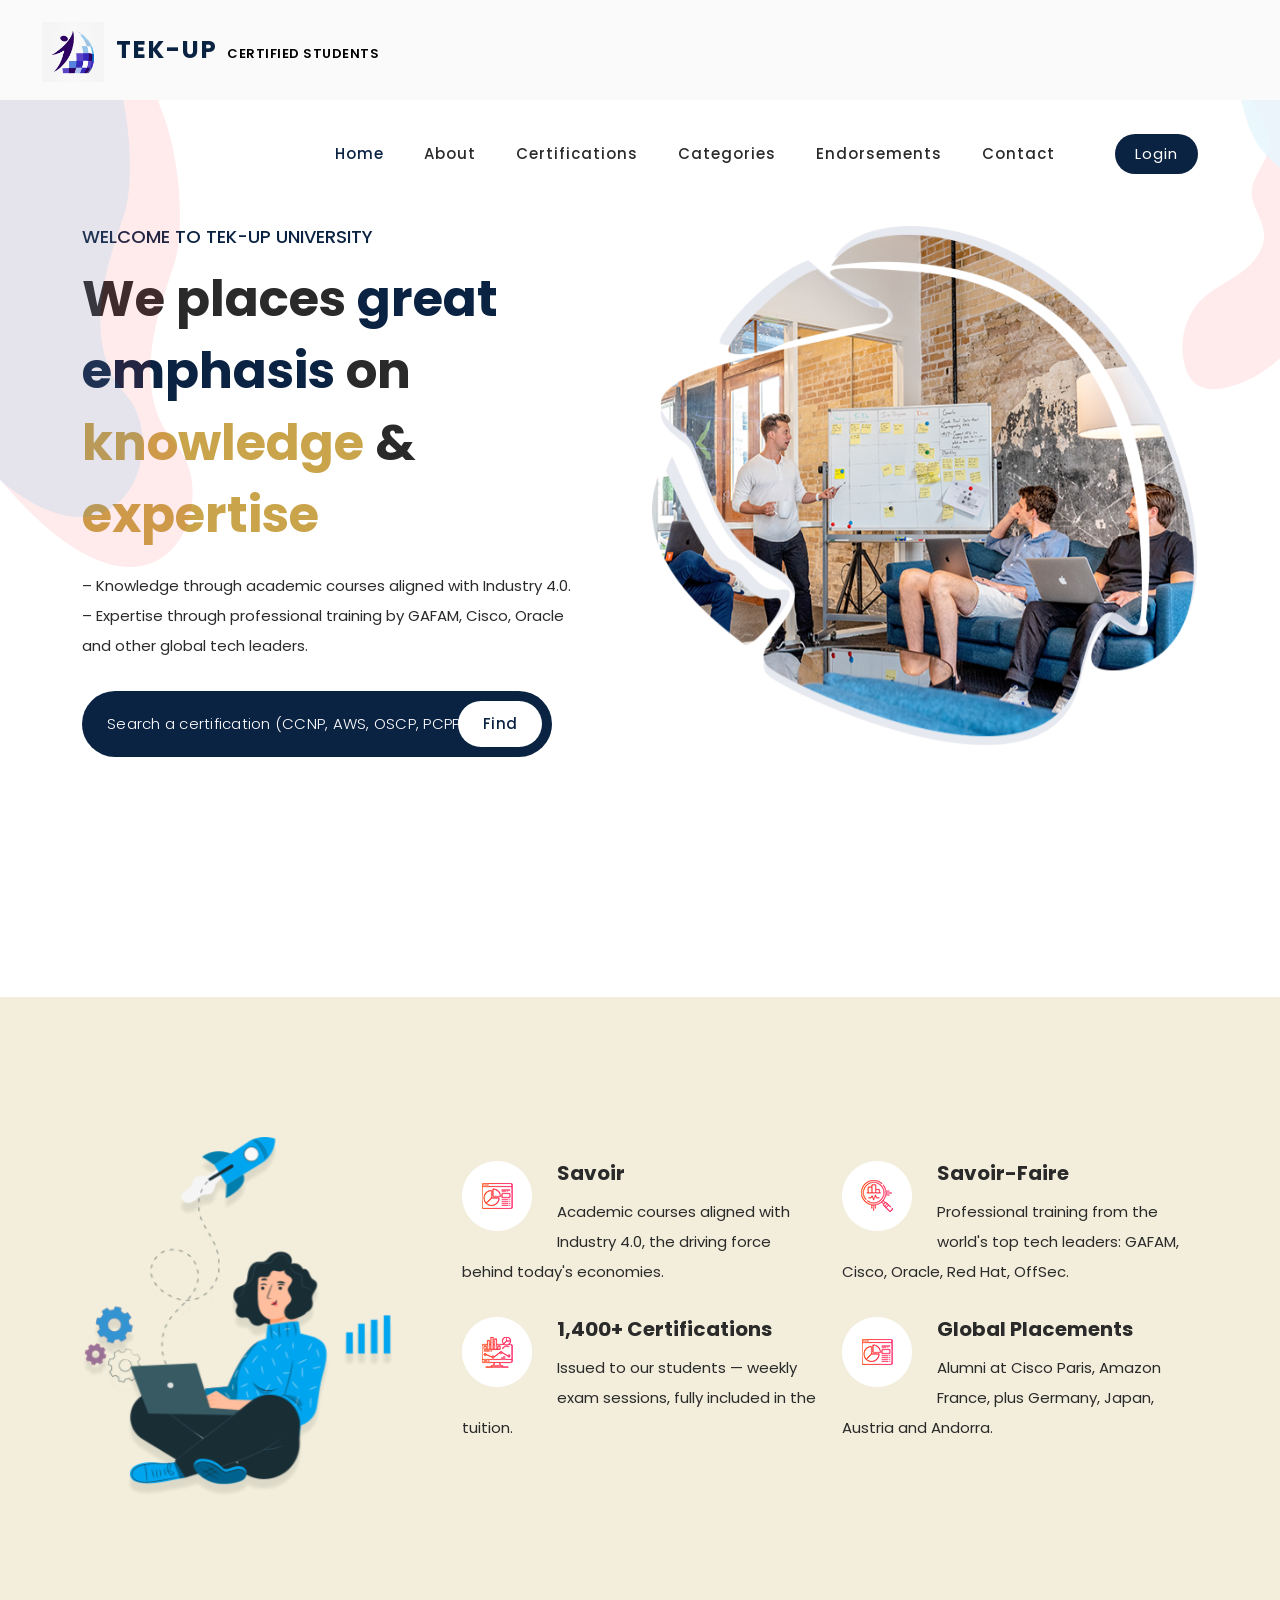
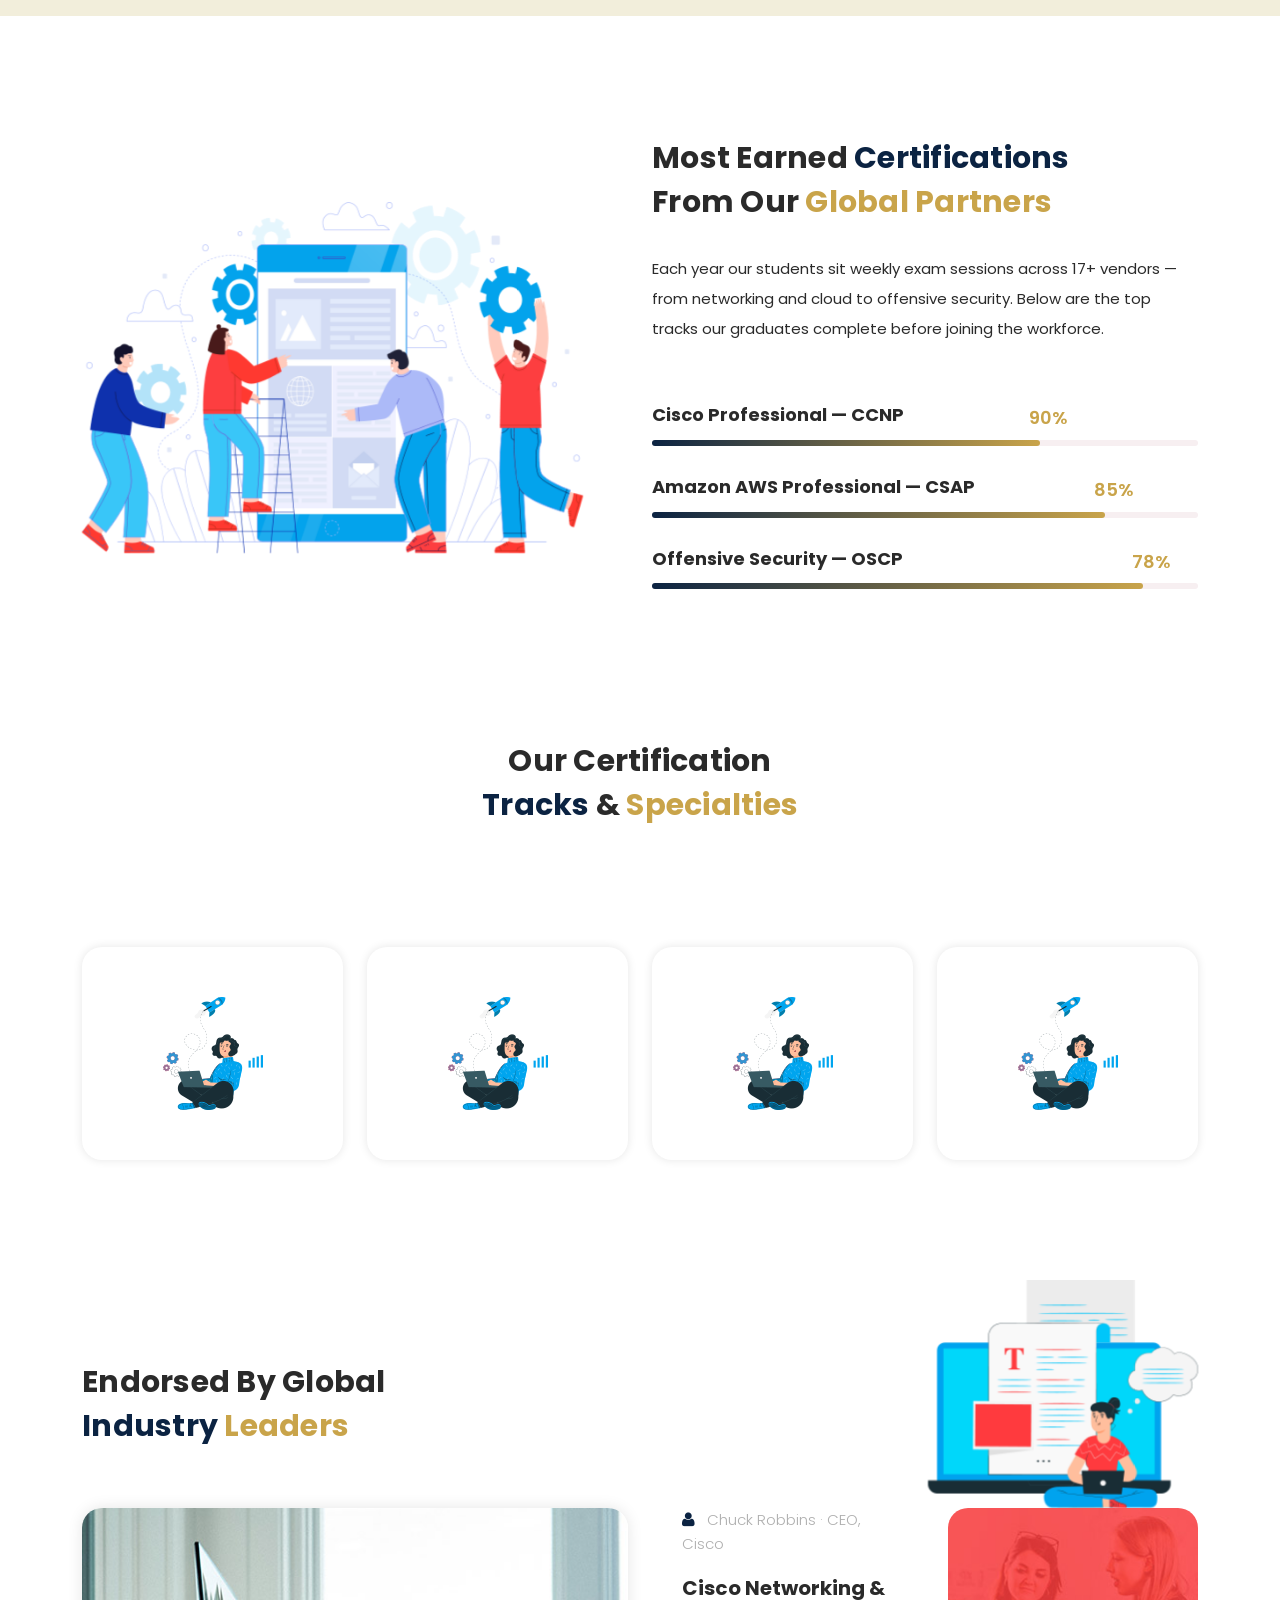
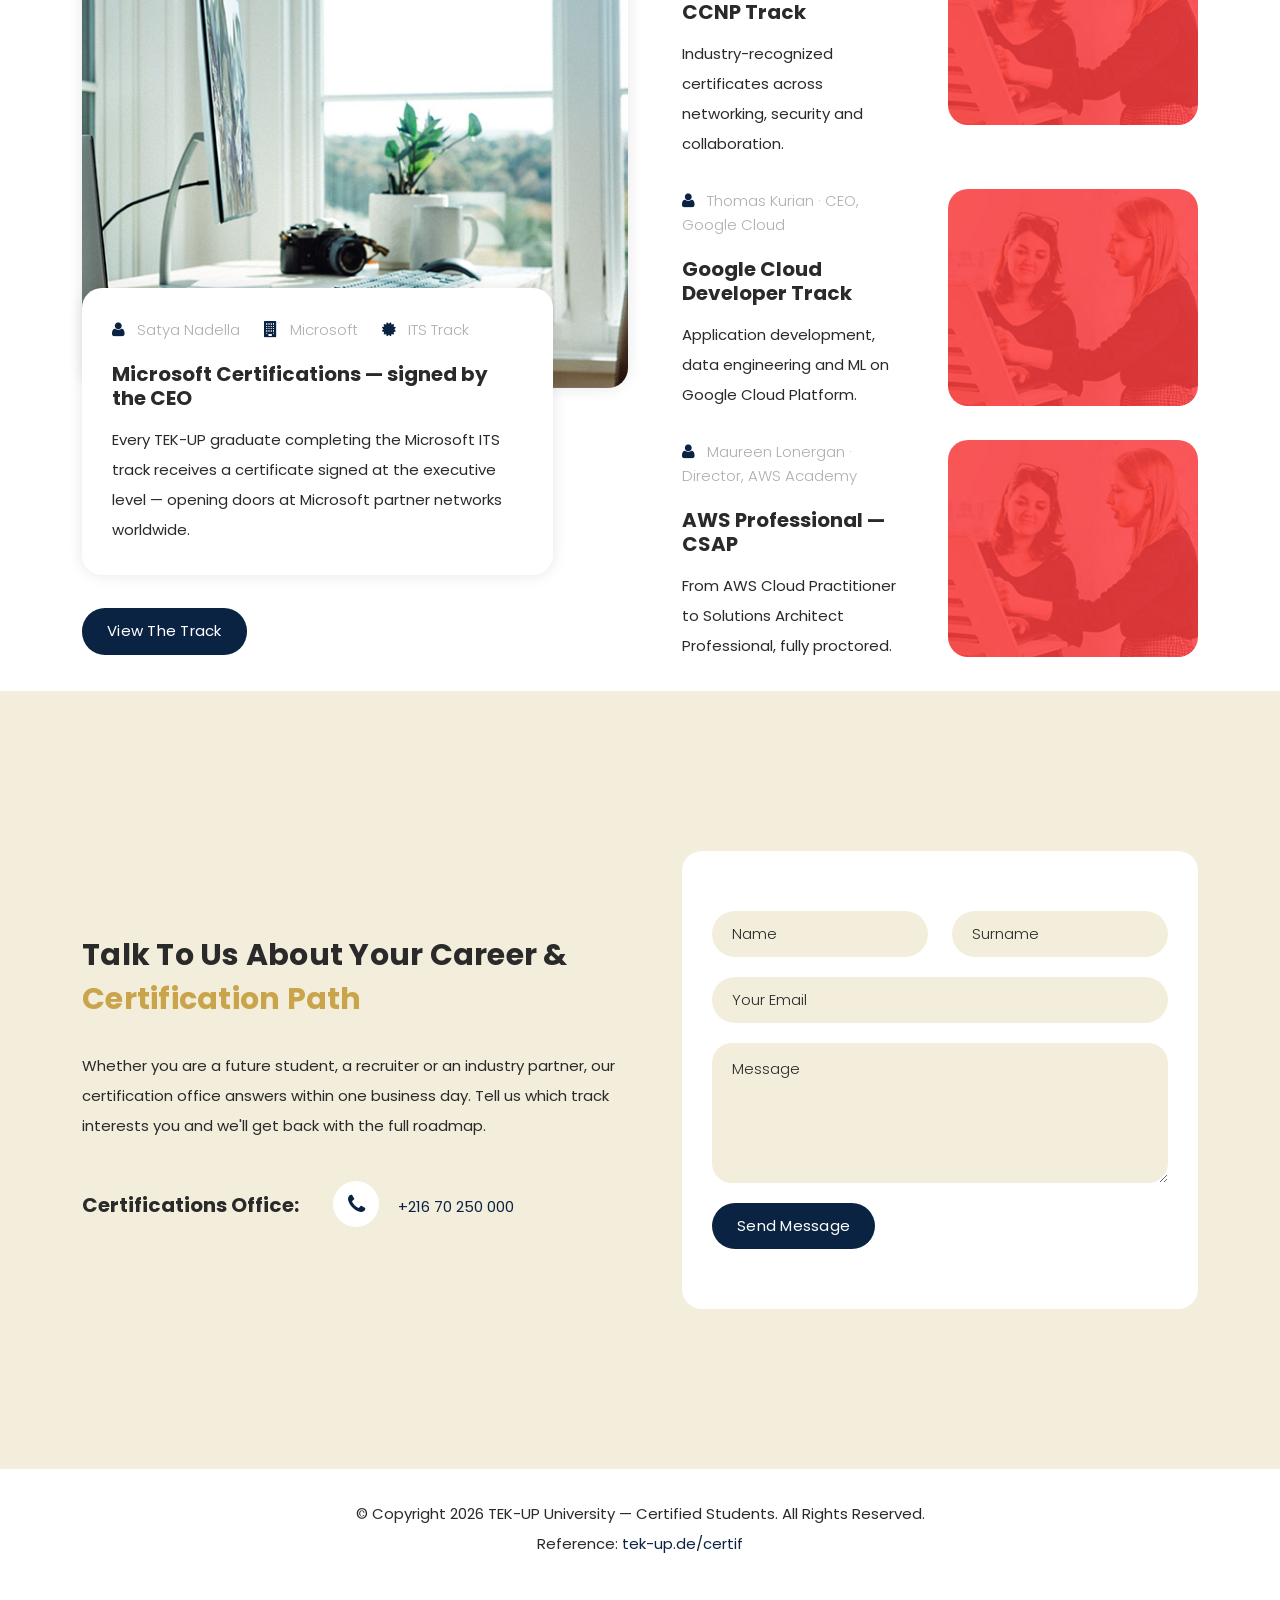
==== Project/index.html @ de091ebf "intro update" ====
<!DOCTYPE html>
<html lang="en">

  <head>

    <meta charset="UTF-8">
    <meta name="viewport" content="width=device-width, initial-scale=1, shrink-to-fit=no">
    <meta name="description" content="">
    <meta name="author" content="">
    <link rel="preconnect" href="https://fonts.gstatic.com">
    <link href="https://fonts.googleapis.com/css2?family=Poppins:wght@100;200;300;400;500;600;700;800;900&display=swap" rel="stylesheet">

    <title>Space Dynamic - SEO HTML5 Template</title>

    <!-- Bootstrap core CSS -->
    <link href="vendor/bootstrap/css/bootstrap.min.css" rel="stylesheet">

    <!-- Additional CSS Files -->
    <link rel="stylesheet" href="assets/css/fontawesome.css">
    <link rel="stylesheet" href="assets/css/templatemo-space-dynamic.css">
    <link rel="stylesheet" href="assets/css/animated.css">
    <link rel="stylesheet" href="assets/css/owl.css">
<!--
    
TemplateMo 562 Space Dynamic

https://templatemo.com/tm-562-space-dynamic

-->
  </head>

<body>

  <!-- ***** Preloader Start ***** -->
  <div id="js-preloader" class="js-preloader">
    <div class="preloader-inner">
      <span class="dot"></span>
      <div class="dots">
        <span></span>
        <span></span>
        <span></span>
      </div>
    </div>
  </div>
  <!-- ***** Preloader End ***** -->

  <!-- ***** Header Area Start ***** -->
  <header class="header-area header-sticky wow slideInDown" data-wow-duration="0.75s" data-wow-delay="0s">
    <div class="container">
      <div class="row">
        <div class="col-12">
          <nav class="main-nav">
            <!-- ***** Logo Start ***** -->
            <a href="index.html" class="logo">
              <img src="assets/images/logo1.png" alt="TEK-UP Certif">
              <h4>TEK-UP<span> Certified Students</span></h4>
            </a>
            <!-- ***** Logo End ***** -->
            <!-- ***** Menu Start ***** -->
            <ul class="nav">
              <li class="scroll-to-section"><a href="#top" class="active">Home</a></li>
              <li class="scroll-to-section"><a href="#about">About</a></li>
              <li class="scroll-to-section"><a href="#services">Certifications</a></li>
              <li class="scroll-to-section"><a href="#portfolio">Categories</a></li>
              <li class="scroll-to-section"><a href="#blog">Endorsements</a></li>
              <li class="scroll-to-section"><a href="#contact">Contact</a></li>
              <li class="scroll-to-section"><div class="main-red-button"><a href="#contact">Login</a></div></li>
            </ul>
            <a class='menu-trigger'>
                <span>Menu</span>
            </a>
            <!-- ***** Menu End ***** -->
          </nav>
        </div>
      </div>
    </div>
  </header>
  <!-- ***** Header Area End ***** -->

  <div class="main-banner wow fadeIn" id="top" data-wow-duration="1s" data-wow-delay="0.5s">
    <div class="container">
      <div class="row">
        <div class="col-lg-12">
          <div class="row">
            <div class="col-lg-6 align-self-center">
              <div class="left-content header-text wow fadeInLeft" data-wow-duration="1s" data-wow-delay="1s">
                <h6>Welcome to TEK-UP University</h6>
                <h2>We places  <em>great emphasis </em> on <span>knowledge</span> &amp; <span>expertise</span> </h2>
                <p>– Knowledge through academic courses aligned with Industry 4.0.<br>– Expertise through professional training by GAFAM, Cisco, Oracle and other global tech leaders.</p>
                <form id="search" action="#" method="GET">
                  <fieldset>
                    <input type="text" name="cert" class="email" placeholder="Search a certification (CCNP, AWS, OSCP, PCPP...)" autocomplete="on" required>
                  </fieldset>
                  <fieldset>
                    <button type="submit" class="main-button">Find</button>
                  </fieldset>
                </form>
              </div>
            </div>
            <div class="col-lg-6">
              <div class="right-image wow fadeInRight" data-wow-duration="1s" data-wow-delay="0.5s">
                <img src="assets/images/banner-right-image.png" alt="team meeting">
              </div>
            </div>
          </div>
        </div>
      </div>
    </div>
  </div>

  <div id="about" class="about-us section">
    <div class="container">
      <div class="row">
        <div class="col-lg-4">
          <div class="left-image wow fadeIn" data-wow-duration="1s" data-wow-delay="0.2s">
            <img src="assets/images/about-left-image.png" alt="person graphic">
          </div>
        </div>
        <div class="col-lg-8 align-self-center">
          <div class="services">
            <div class="row">
              <div class="col-lg-6">
                <div class="item wow fadeIn" data-wow-duration="1s" data-wow-delay="0.5s">
                  <div class="icon">
                    <img src="assets/images/service-icon-01.png" alt="academic knowledge">
                  </div>
                  <div class="right-text">
                    <h4>Savoir</h4>
                    <p>Academic courses aligned with Industry 4.0, the driving force behind today's economies.</p>
                  </div>
                </div>
              </div>
              <div class="col-lg-6">
                <div class="item wow fadeIn" data-wow-duration="1s" data-wow-delay="0.7s">
                  <div class="icon">
                    <img src="assets/images/service-icon-02.png" alt="professional certifications">
                  </div>
                  <div class="right-text">
                    <h4>Savoir-Faire</h4>
                    <p>Professional training from the world's top tech leaders: GAFAM, Cisco, Oracle, Red Hat, OffSec.</p>
                  </div>
                </div>
              </div>
              <div class="col-lg-6">
                <div class="item wow fadeIn" data-wow-duration="1s" data-wow-delay="0.9s">
                  <div class="icon">
                    <img src="assets/images/service-icon-03.png" alt="certifications issued">
                  </div>
                  <div class="right-text">
                    <h4>1,400+ Certifications</h4>
                    <p>Issued to our students &mdash; weekly exam sessions, fully included in the tuition.</p>
                  </div>
                </div>
              </div>
              <div class="col-lg-6">
                <div class="item wow fadeIn" data-wow-duration="1s" data-wow-delay="1.1s">
                  <div class="icon">
                    <img src="assets/images/service-icon-04.png" alt="international placements">
                  </div>
                  <div class="right-text">
                    <h4>Global Placements</h4>
                    <p>Alumni at Cisco Paris, Amazon France, plus Germany, Japan, Austria and Andorra.</p>
                  </div>
                </div>
              </div>
            </div>
          </div>
        </div>
      </div>
    </div>
  </div>

  <div id="services" class="our-services section">
    <div class="container">
      <div class="row">
        <div class="col-lg-6 align-self-center  wow fadeInLeft" data-wow-duration="1s" data-wow-delay="0.2s">
          <div class="left-image">
            <img src="assets/images/services-left-image.png" alt="">
          </div>
        </div>
        <div class="col-lg-6 wow fadeInRight" data-wow-duration="1s" data-wow-delay="0.2s">
          <div class="section-heading">
            <h2>Most Earned <em>Certifications</em> from our <span>Global Partners</span></h2>
            <p>Each year our students sit weekly exam sessions across 17+ vendors &mdash; from networking and cloud to offensive security. Below are the top tracks our graduates complete before joining the workforce.</p>
          </div>
          <div class="row">
            <div class="col-lg-12">
              <div class="first-bar progress-skill-bar">
                <h4>Cisco Professional &mdash; CCNP</h4>
                <span>90%</span>
                <div class="filled-bar"></div>
                <div class="full-bar"></div>
              </div>
            </div>
            <div class="col-lg-12">
              <div class="second-bar progress-skill-bar">
                <h4>Amazon AWS Professional &mdash; CSAP</h4>
                <span>85%</span>
                <div class="filled-bar"></div>
                <div class="full-bar"></div>
              </div>
            </div>
            <div class="col-lg-12">
              <div class="third-bar progress-skill-bar">
                <h4>Offensive Security &mdash; OSCP</h4>
                <span>78%</span>
                <div class="filled-bar"></div>
                <div class="full-bar"></div>
              </div>
            </div>
          </div>
        </div>
      </div>
    </div>
  </div>

  <div id="portfolio" class="our-portfolio section">
    <div class="container">
      <div class="row">
        <div class="col-lg-6 offset-lg-3">
          <div class="section-heading  wow bounceIn" data-wow-duration="1s" data-wow-delay="0.2s">
            <h2>Our Certification <em>Tracks</em> &amp; <span>Specialties</span></h2>
          </div>
        </div>
      </div>
      <div class="row">
        <div class="col-lg-3 col-sm-6">
          <a href="#">
            <div class="item wow bounceInUp" data-wow-duration="1s" data-wow-delay="0.3s">
              <div class="hidden-content">
                <h4>Cloud Technologies</h4>
                <p>AWS, Google Cloud, AI/ML, containers, DevOps, SysOps and data engineering.</p>
              </div>
              <div class="showed-content">
                <img src="assets/images/portfolio-image.png" alt="cloud track">
              </div>
            </div>
          </a>
        </div>
        <div class="col-lg-3 col-sm-6">
          <a href="#">
            <div class="item wow bounceInUp" data-wow-duration="1s" data-wow-delay="0.4s">
              <div class="hidden-content">
                <h4>Cybersecurity</h4>
                <p>Offensive (OSCP, Red Team), defensive (Blue Team), network and IT governance.</p>
              </div>
              <div class="showed-content">
                <img src="assets/images/portfolio-image.png" alt="cybersecurity track">
              </div>
            </div>
          </a>
        </div>
        <div class="col-lg-3 col-sm-6">
          <a href="#">
            <div class="item wow bounceInUp" data-wow-duration="1s" data-wow-delay="0.5s">
              <div class="hidden-content">
                <h4>DevOps &amp; Automation</h4>
                <p>Jenkins, Terraform, Kubernetes, CI/CD pipelines and infrastructure as code.</p>
              </div>
              <div class="showed-content">
                <img src="assets/images/portfolio-image.png" alt="devops track">
              </div>
            </div>
          </a>
        </div>
        <div class="col-lg-3 col-sm-6">
          <a href="#">
            <div class="item wow bounceInUp" data-wow-duration="1s" data-wow-delay="0.6s">
              <div class="hidden-content">
                <h4>Networking &amp; Telecom</h4>
                <p>Cisco, Juniper, Huawei, Fortinet, Palo Alto &mdash; from CCNA to expert level.</p>
              </div>
              <div class="showed-content">
                <img src="assets/images/portfolio-image.png" alt="networking track">
              </div>
            </div>
          </a>
        </div>
      </div>
    </div>
  </div>

  <div id="blog" class="our-blog section">
    <div class="container">
      <div class="row">
        <div class="col-lg-6 wow fadeInDown" data-wow-duration="1s" data-wow-delay="0.25s">
          <div class="section-heading">
            <h2>Endorsed by Global <em>Industry</em> <span>Leaders</span></h2>
          </div>
        </div>
        <div class="col-lg-6 wow fadeInDown" data-wow-duration="1s" data-wow-delay="0.25s">
          <div class="top-dec">
            <img src="assets/images/blog-dec.png" alt="">
          </div>
        </div>
      </div>
      <div class="row">
        <div class="col-lg-6 wow fadeInUp" data-wow-duration="1s" data-wow-delay="0.25s">
          <div class="left-image">
            <a href="#"><img src="assets/images/big-blog-thumb.jpg" alt="Microsoft track"></a>
            <div class="info">
              <div class="inner-content">
                <ul>
                  <li><i class="fa fa-user"></i> Satya Nadella</li>
                  <li><i class="fa fa-building"></i> Microsoft</li>
                  <li><i class="fa fa-certificate"></i> ITS Track</li>
                </ul>
                <a href="#"><h4>Microsoft Certifications &mdash; signed by the CEO</h4></a>
                <p>Every TEK-UP graduate completing the Microsoft ITS track receives a certificate signed at the executive level &mdash; opening doors at Microsoft partner networks worldwide.</p>
                <div class="main-blue-button">
                  <a href="#">View the track</a>
                </div>
              </div>
            </div>
          </div>
        </div>
        <div class="col-lg-6 wow fadeInUp" data-wow-duration="1s" data-wow-delay="0.25s">
          <div class="right-list">
            <ul>
              <li>
                <div class="left-content align-self-center">
                  <span><i class="fa fa-user"></i> Chuck Robbins &middot; CEO, Cisco</span>
                  <a href="#"><h4>Cisco Networking &amp; CCNP Track</h4></a>
                  <p>Industry-recognized certificates across networking, security and collaboration.</p>
                </div>
                <div class="right-image">
                  <a href="#"><img src="assets/images/blog-thumb-01.jpg" alt="Cisco"></a>
                </div>
              </li>
              <li>
                <div class="left-content align-self-center">
                  <span><i class="fa fa-user"></i> Thomas Kurian &middot; CEO, Google Cloud</span>
                  <a href="#"><h4>Google Cloud Developer Track</h4></a>
                  <p>Application development, data engineering and ML on Google Cloud Platform.</p>
                </div>
                <div class="right-image">
                  <a href="#"><img src="assets/images/blog-thumb-01.jpg" alt="Google Cloud"></a>
                </div>
              </li>
              <li>
                <div class="left-content align-self-center">
                  <span><i class="fa fa-user"></i> Maureen Lonergan &middot; Director, AWS Academy</span>
                  <a href="#"><h4>AWS Professional &mdash; CSAP</h4></a>
                  <p>From AWS Cloud Practitioner to Solutions Architect Professional, fully proctored.</p>
                </div>
                <div class="right-image">
                  <a href="#"><img src="assets/images/blog-thumb-01.jpg" alt="AWS"></a>
                </div>
              </li>
            </ul>
          </div>
        </div>
      </div>
    </div>
  </div>

  <div id="contact" class="contact-us section">
    <div class="container">
      <div class="row">
        <div class="col-lg-6 align-self-center wow fadeInLeft" data-wow-duration="0.5s" data-wow-delay="0.25s">
          <div class="section-heading">
            <h2>Talk to us about your <em>Career</em> &amp; <span>Certification Path</span></h2>
            <p>Whether you are a future student, a recruiter or an industry partner, our certification office answers within one business day. Tell us which track interests you and we'll get back with the full roadmap.</p>
            <div class="phone-info">
              <h4>Certifications Office: <span><i class="fa fa-phone"></i> <a href="#">+216 70 250 000</a></span></h4>
            </div>
          </div>
        </div>
        <div class="col-lg-6 wow fadeInRight" data-wow-duration="0.5s" data-wow-delay="0.25s">
          <form id="contact" action="" method="post">
            <div class="row">
              <div class="col-lg-6">
                <fieldset>
                  <input type="name" name="name" id="name" placeholder="Name" autocomplete="on" required>
                </fieldset>
              </div>
              <div class="col-lg-6">
                <fieldset>
                  <input type="surname" name="surname" id="surname" placeholder="Surname" autocomplete="on" required>
                </fieldset>
              </div>
              <div class="col-lg-12">
                <fieldset>
                  <input type="text" name="email" id="email" pattern="[^ @]*@[^ @]*" placeholder="Your Email" required="">
                </fieldset>
              </div>
              <div class="col-lg-12">
                <fieldset>
                  <textarea name="message" type="text" class="form-control" id="message" placeholder="Message" required=""></textarea>  
                </fieldset>
              </div>
              <div class="col-lg-12">
                <fieldset>
                  <button type="submit" id="form-submit" class="main-button ">Send Message</button>
                </fieldset>
              </div>
            </div>
            <div class="contact-dec">
              <img src="assets/images/contact-decoration.png" alt="">
            </div>
          </form>
        </div>
      </div>
    </div>
  </div>

  <footer>
    <div class="container">
      <div class="row">
        <div class="col-lg-12 wow fadeIn" data-wow-duration="1s" data-wow-delay="0.25s">
          <p>© Copyright 2026 TEK-UP University &mdash; Certified Students. All Rights Reserved.
          <br>Reference: <a rel="nofollow" href="https://tek-up.de/certif/">tek-up.de/certif</a></p>
        </div>
      </div>
    </div>
  </footer>
  <!-- Scripts -->
  <script src="vendor/jquery/jquery.min.js"></script>
  <script src="vendor/bootstrap/js/bootstrap.bundle.min.js"></script>
  <script src="assets/js/owl-carousel.js"></script>
  <script src="assets/js/animation.js"></script>
  <script src="assets/js/imagesloaded.js"></script>
  <script src="assets/js/templatemo-custom.js"></script>

</body>
</html>
---- Project/assets/css/templatemo-space-dynamic.css ----
/* 

TemplateMo 562 Space Dynamic

https://templatemo.com/tm-562-space-dynamic

*/

/* ---------------------------------------------
Table of contents
------------------------------------------------
01. font & reset css
02. reset
03. global styles
04. header
05. banner
06. features
07. testimonials
08. contact
09. footer
10. preloader
11. search
12. portfolio

--------------------------------------------- */
/* 
---------------------------------------------
font & reset css
--------------------------------------------- 
*/
@import url('https://fonts.googleapis.com/css2?family=Poppins:wght@100;200;300;400;500;600;700;800;900&display=swap');
/* 
---------------------------------------------
reset
--------------------------------------------- 
*/
html, body, div, span, applet, object, iframe, h1, h2, h3, h4, h5, h6, p, blockquote, div
pre, a, abbr, acronym, address, big, cite, code, del, dfn, em, font, img, ins, kbd, q,
s, samp, small, strike, strong, sub, sup, tt, var, b, u, i, center, dl, dt, dd, ol, ul, li,
figure, header, nav, section, article, aside, footer, figcaption {
  margin: 0;
  padding: 0;
  border: 0;
  outline: 0;
}

/* clear fix */
.grid:after {
  content: '';
  display: block;
  clear: both;
}

/* ---- .grid-item ---- */

.grid-sizer,
.grid-item {
  width: 50%;
}

.grid-item {
  float: left;
}

.grid-item img {
  display: block;
  max-width: 100%;
}

.clearfix:after {
  content: ".";
  display: block;
  clear: both;
  visibility: hidden;
  line-height: 0;
  height: 0;
}

.clearfix {
  display: inline-block;
}

html[xmlns] .clearfix {
  display: block;
}

* html .clearfix {
  height: 1%;
}

ul, li {
  padding: 0;
  margin: 0;
  list-style: none;
}

header, nav, section, article, aside, footer, hgroup {
  display: block;
}

* {
  box-sizing: border-box;
}

html, body {
  font-family: 'Poppins', sans-serif;
  font-weight: 400;
  background-color: #fff;
  -ms-text-size-adjust: 100%;
  -webkit-font-smoothing: antialiased;
  -moz-osx-font-smoothing: grayscale;
}

a {
  text-decoration: none !important;
}

h1, h2, h3, h4, h5, h6 {
  margin-top: 0px;
  margin-bottom: 0px;
}

ul {
  margin-bottom: 0px;
}

p {
  font-size: 15px;
  line-height: 30px;
  color: #2a2a2a;
}

img {
  width: 100%;
  overflow: hidden;
}

/* 
---------------------------------------------
global styles
--------------------------------------------- 
*/
html,
body {
  background: #fff;
  font-family: 'Poppins', sans-serif;
}

::selection {
  background: #0b2342;
  color: #fff;
}

::-moz-selection {
  background: #0b2342;
  color: #fff;
}

@media (max-width: 991px) {
  html, body {
    overflow-x: hidden;
  }
  .mobile-top-fix {
    margin-top: 30px;
    margin-bottom: 0px;
  }
  .mobile-bottom-fix {
    margin-bottom: 30px;
  }
  .mobile-bottom-fix-big {
    margin-bottom: 60px;
  }
}

.page-section {
  margin-top: 120px;
}

.section-heading h2 {
  font-size: 30px;
  text-transform: capitalize;
  color: #2a2a2a;
  font-weight: 700;
  letter-spacing: 0.25px;
  position: relative;
  z-index: 2;
  line-height: 44px;
}

.section-heading h2 em {
  font-style: normal;
  color: #0b2342;
}

.section-heading h2 span {
  color: #c9a44a;
}

.main-blue-button a {
  display: inline-block;
  background-color: #0b2342;
  font-size: 15px;
  font-weight: 400;
  color: #fff;
  text-transform: capitalize;
  padding: 12px 25px;
  border-radius: 23px;
  letter-spacing: 0.25px;
}

.main-red-button a {
  display: inline-block;
  background-color: #0b2342;
  font-size: 15px;
  font-weight: 400;
  color: #fff;
  text-transform: capitalize;
  padding: 12px 25px;
  border-radius: 23px;
  letter-spacing: 0.25px;
}

.main-white-button a {
  display: inline-block;
  background-color: #fff;
  font-size: 15px;
  font-weight: 400;
  color: #0b2342;
  text-transform: capitalize;
  padding: 12px 25px;
  border-radius: 23px;
  letter-spacing: 0.25px;
}

/* 
---------------------------------------------
header
--------------------------------------------- 
*/

.background-header {
  background-color: #fff!important;
  height: 80px!important;
  position: fixed!important;
  top: 0px;
  left: 0px;
  right: 0px;
  box-shadow: 0px 0px 10px rgba(0,0,0,0.15)!important;
}

.background-header .logo,
.background-header .main-nav .nav li a {
  color: #1e1e1e!important;
}

.background-header .main-nav .nav li:hover a {
  color: #0b2342!important;
}

.background-header .nav li a.active {
  color: #0b2342!important;
}

.header-area {
  background-color: #fafafa;
  position: absolute;
  top: 0px;
  left: 0px;
  right: 0px;
  z-index: 100;
  height: 100px;
  -webkit-transition: all .5s ease 0s;
  -moz-transition: all .5s ease 0s;
  -o-transition: all .5s ease 0s;
  transition: all .5s ease 0s;
}

.header-area .main-nav {
  min-height: 80px;
  background: transparent;
}

.header-area .main-nav .logo {
  line-height: 100px;
  color: #fff;
  font-size: 24px;
  font-weight: 700;
  text-transform: uppercase;
  letter-spacing: 2px;
  float: left;
  display: flex;
  align-items: center;
  gap: 12px;
  margin-left: -40px;
  -webkit-transition: all 0.3s ease 0s;
  -moz-transition: all 0.3s ease 0s;
  -o-transition: all 0.3s ease 0s;
  transition: all 0.3s ease 0s;
}

.header-area .main-nav .logo h4 {
    font-size: 24px;
    font-weight: 700;
    text-transform: uppercase;
    color: #0b2342;
    line-height: 100px;
    float: left;
    -webkit-transition: all 0.3s ease 0s;
    -moz-transition: all 0.3s ease 0s;
    -o-transition: all 0.3s ease 0s;
    transition: all 0.3s ease 0s;
}

.header-area .main-nav .logo img {
    display: block;
    max-height: 60px;
    width: auto;
    margin: 0;
    transition: all 0.3s ease 0s;
}

.background-header .main-nav .logo img {
    max-height: 50px;
}

.logo h4 span {
  color: #000;
  font-size: 13px;
  font-weight: 600;
  letter-spacing: 0.5px;
  margin-left: 6px;
}

.background-header .main-nav .logo h4 {
  line-height: 80px;
}

.background-header .main-nav .nav {
  margin-top: 20px !important;
}

.header-area .main-nav .nav {
  float: right;
  margin-top: 30px;
  margin-right: 0px;
  background-color: transparent;
  -webkit-transition: all 0.3s ease 0s;
  -moz-transition: all 0.3s ease 0s;
  -o-transition: all 0.3s ease 0s;
  transition: all 0.3s ease 0s;
  position: relative;
  z-index: 999;
}

.header-area .main-nav .nav li {
  padding-left: 20px;
  padding-right: 20px;
}

.header-area .main-nav .nav li:last-child {
  padding-right: 0px;
  padding-left: 40px;
}

.header-area .main-nav .nav li:last-child a ,
.background-header .main-nav .nav li:last-child a {
  color: #fff !important;
  padding: 0px 20px;
  font-weight: 400;
}

.header-area .main-nav .nav li:last-child a:hover,
.header-area .main-nav .nav li:last-child a.active {
  color: #fff !important;
}

.header-area .main-nav .nav li a {
  display: block;
  font-weight: 500;
  font-size: 15px;
  color: #2a2a2a;
  text-transform: capitalize;
  -webkit-transition: all 0.3s ease 0s;
  -moz-transition: all 0.3s ease 0s;
  -o-transition: all 0.3s ease 0s;
  transition: all 0.3s ease 0s;
  height: 40px;
  line-height: 40px;
  border: transparent;
  letter-spacing: 1px;
}

.header-area .main-nav .nav li a {
  color: #2a2a2a;
}

.header-area .main-nav .nav li:hover a,
.header-area .main-nav .nav li a.active {
  color: #0b2342!important;
}

.background-header .main-nav .nav li:hover a,
.background-header .main-nav .nav li a.active {
  color: #0b2342!important;
  opacity: 1;
}

.header-area .main-nav .nav li:last-child a:hover ,
.background-header .main-nav .nav li:last-child a:hover {
  background-color: #c9a44a;
}

.header-area .main-nav .nav li.submenu {
  position: relative;
  padding-right: 30px;
}

.header-area .main-nav .nav li.submenu:after {
  font-family: FontAwesome;
  content: "\f107";
  font-size: 12px;
  color: #2a2a2a;
  position: absolute;
  right: 18px;
  top: 12px;
}

.background-header .main-nav .nav li.submenu:after {
  color: #2a2a2a;
}

.header-area .main-nav .nav li.submenu ul {
  position: absolute;
  width: 200px;
  box-shadow: 0 2px 28px 0 rgba(0, 0, 0, 0.06);
  overflow: hidden;
  top: 50px;
  opacity: 0;
  transform: translateY(+2em);
  visibility: hidden;
  z-index: -1;
  transition: all 0.3s ease-in-out 0s, visibility 0s linear 0.3s, z-index 0s linear 0.01s;
}

.header-area .main-nav .nav li.submenu ul li {
  margin-left: 0px;
  padding-left: 0px;
  padding-right: 0px;
}

.header-area .main-nav .nav li.submenu ul li a {
  opacity: 1;
  display: block;
  background: #f7f7f7;
  color: #2a2a2a!important;
  padding-left: 20px;
  height: 40px;
  line-height: 40px;
  -webkit-transition: all 0.3s ease 0s;
  -moz-transition: all 0.3s ease 0s;
  -o-transition: all 0.3s ease 0s;
  transition: all 0.3s ease 0s;
  position: relative;
  font-size: 13px;
  font-weight: 400;
  border-bottom: 1px solid #eee;
}

.header-area .main-nav .nav li.submenu ul li a:hover {
  background: #fff;
  color: #0b2342!important;
  padding-left: 25px;
}

.header-area .main-nav .nav li.submenu ul li a:hover:before {
  width: 3px;
}

.header-area .main-nav .nav li.submenu:hover ul {
  visibility: visible;
  opacity: 1;
  z-index: 1;
  transform: translateY(0%);
  transition-delay: 0s, 0s, 0.3s;
}

.header-area .main-nav .menu-trigger {
  cursor: pointer;
  display: block;
  position: absolute;
  top: 33px;
  width: 32px;
  height: 40px;
  text-indent: -9999em;
  z-index: 99;
  right: 40px;
  display: none;
}

.background-header .main-nav .menu-trigger {
  top: 23px;
}

.header-area .main-nav .menu-trigger span,
.header-area .main-nav .menu-trigger span:before,
.header-area .main-nav .menu-trigger span:after {
  -moz-transition: all 0.4s;
  -o-transition: all 0.4s;
  -webkit-transition: all 0.4s;
  transition: all 0.4s;
  background-color: #1e1e1e;
  display: block;
  position: absolute;
  width: 30px;
  height: 2px;
  left: 0;
}

.background-header .main-nav .menu-trigger span,
.background-header .main-nav .menu-trigger span:before,
.background-header .main-nav .menu-trigger span:after {
  background-color: #1e1e1e;
}

.header-area .main-nav .menu-trigger span:before,
.header-area .main-nav .menu-trigger span:after {
  -moz-transition: all 0.4s;
  -o-transition: all 0.4s;
  -webkit-transition: all 0.4s;
  transition: all 0.4s;
  background-color: #1e1e1e;
  display: block;
  position: absolute;
  width: 30px;
  height: 2px;
  left: 0;
  width: 75%;
}

.background-header .main-nav .menu-trigger span:before,
.background-header .main-nav .menu-trigger span:after {
  background-color: #1e1e1e;
}

.header-area .main-nav .menu-trigger span:before,
.header-area .main-nav .menu-trigger span:after {
  content: "";
}

.header-area .main-nav .menu-trigger span {
  top: 16px;
}

.header-area .main-nav .menu-trigger span:before {
  -moz-transform-origin: 33% 100%;
  -ms-transform-origin: 33% 100%;
  -webkit-transform-origin: 33% 100%;
  transform-origin: 33% 100%;
  top: -10px;
  z-index: 10;
}

.header-area .main-nav .menu-trigger span:after {
  -moz-transform-origin: 33% 0;
  -ms-transform-origin: 33% 0;
  -webkit-transform-origin: 33% 0;
  transform-origin: 33% 0;
  top: 10px;
}

.header-area .main-nav .menu-trigger.active span,
.header-area .main-nav .menu-trigger.active span:before,
.header-area .main-nav .menu-trigger.active span:after {
  background-color: transparent;
  width: 100%;
}

.header-area .main-nav .menu-trigger.active span:before {
  -moz-transform: translateY(6px) translateX(1px) rotate(45deg);
  -ms-transform: translateY(6px) translateX(1px) rotate(45deg);
  -webkit-transform: translateY(6px) translateX(1px) rotate(45deg);
  transform: translateY(6px) translateX(1px) rotate(45deg);
  background-color: #1e1e1e;
}

.background-header .main-nav .menu-trigger.active span:before {
  background-color: #1e1e1e;
}

.header-area .main-nav .menu-trigger.active span:after {
  -moz-transform: translateY(-6px) translateX(1px) rotate(-45deg);
  -ms-transform: translateY(-6px) translateX(1px) rotate(-45deg);
  -webkit-transform: translateY(-6px) translateX(1px) rotate(-45deg);
  transform: translateY(-6px) translateX(1px) rotate(-45deg);
  background-color: #1e1e1e;
}

.background-header .main-nav .menu-trigger.active span:after {
  background-color: #1e1e1e;
}

.header-area.header-sticky {
  min-height: 80px;
}

.header-area .nav {
  margin-top: 30px;
}

.header-area.header-sticky .nav li a.active {
  color: #0b2342;
}

@media (max-width: 1200px) {
  .header-area .main-nav .nav li {
    padding-left: 12px;
    padding-right: 12px;
  }
  .header-area .main-nav:before {
    display: none;
  }
}

@media (max-width: 992px) {
  .header-area .main-nav .nav li:last-child  ,
  .background-header .main-nav .nav li:last-child {
    display: none;
  }
  .header-area .main-nav .nav li:nth-child(6),
  .background-header .main-nav .nav li:nth-child(6) {
    padding-right: 0px;
  }
}

@media (max-width: 767px) {
  .background-header .main-nav .nav {
    margin-top: 80px !important;
  }
  .header-area .main-nav .logo {
    color: #1e1e1e;
  }
  .header-area.header-sticky .nav li a:hover,
  .header-area.header-sticky .nav li a.active {
    color: #0b2342!important;
    opacity: 1;
  }
  .header-area.header-sticky .nav li.search-icon a {
    width: 100%;
  }
  .header-area {
    background-color: #f7f7f7;
    padding: 0px 15px;
    height: 100px;
    box-shadow: none;
    text-align: center;
  }
  .header-area .container {
    padding: 0px;
  }
  .header-area .logo {
    margin-left: 30px;
  }
  .header-area .menu-trigger {
    display: block !important;
  }
  .header-area .main-nav {
    overflow: hidden;
  }
  .header-area .main-nav .nav {
    float: none;
    width: 100%;
    display: none;
    -webkit-transition: all 0s ease 0s;
    -moz-transition: all 0s ease 0s;
    -o-transition: all 0s ease 0s;
    transition: all 0s ease 0s;
    margin-left: 0px;
  }
  .background-header .nav {
    margin-top: 80px;
  }
  .header-area .main-nav .nav li:first-child {
    border-top: 1px solid #eee;
  }
  .header-area.header-sticky .nav {
    margin-top: 100px;
  }
  .header-area .main-nav .nav li {
    width: 100%;
    background: #fff;
    border-bottom: 1px solid #e7e7e7;
    padding-left: 0px !important;
    padding-right: 0px !important;
  }
  .header-area .main-nav .nav li a {
    height: 50px !important;
    line-height: 50px !important;
    padding: 0px !important;
    border: none !important;
    background: #f7f7f7 !important;
    color: #191a20 !important;
  }
  .header-area .main-nav .nav li a:hover {
    background: #eee !important;
    color: #0b2342!important;
  }
  .header-area .main-nav .nav li.submenu ul {
    position: relative;
    visibility: inherit;
    opacity: 1;
    z-index: 1;
    transform: translateY(0%);
    transition-delay: 0s, 0s, 0.3s;
    top: 0px;
    width: 100%;
    box-shadow: none;
    height: 0px;
  }
  .header-area .main-nav .nav li.submenu ul li a {
    font-size: 12px;
    font-weight: 400;
  }
  .header-area .main-nav .nav li.submenu ul li a:hover:before {
    width: 0px;
  }
  .header-area .main-nav .nav li.submenu ul.active {
    height: auto !important;
  }
  .header-area .main-nav .nav li.submenu:after {
    color: #3B566E;
    right: 25px;
    font-size: 14px;
    top: 15px;
  }
  .header-area .main-nav .nav li.submenu:hover ul, .header-area .main-nav .nav li.submenu:focus ul {
    height: 0px;
  }
}

@media (min-width: 767px) {
  .header-area .main-nav .nav {
    display: flex !important;
  }
}

/* 
---------------------------------------------
preloader
--------------------------------------------- 
*/

.js-preloader {
    position: fixed;
    top: 0;
    left: 0;
    right: 0;
    bottom: 0;
    background-color: #fff;
    display: -webkit-box;
    display: flex;
    -webkit-box-align: center;
    align-items: center;
    -webkit-box-pack: center;
    justify-content: center;
    opacity: 1;
    visibility: visible;
    z-index: 9999;
    -webkit-transition: opacity 0.25s ease;
    transition: opacity 0.25s ease;
}

.js-preloader.loaded {
    opacity: 0;
    visibility: hidden;
    pointer-events: none;
}

@-webkit-keyframes dot {
    50% {
        -webkit-transform: translateX(96px);
        transform: translateX(96px);
    }
}

@keyframes dot {
    50% {
        -webkit-transform: translateX(96px);
        transform: translateX(96px);
    }
}

@-webkit-keyframes dots {
    50% {
        -webkit-transform: translateX(-31px);
        transform: translateX(-31px);
    }
}

@keyframes dots {
    50% {
        -webkit-transform: translateX(-31px);
        transform: translateX(-31px);
    }
}

.preloader-inner {
    position: relative;
    width: 142px;
    height: 40px;
    background: #fff;
}

.preloader-inner .dot {
    position: absolute;
    width: 16px;
    height: 16px;
    top: 12px;
    left: 15px;
    background: #0b2342;
    border-radius: 50%;
    -webkit-transform: translateX(0);
    transform: translateX(0);
    -webkit-animation: dot 2.8s infinite;
    animation: dot 2.8s infinite;
}

.preloader-inner .dots {
    -webkit-transform: translateX(0);
    transform: translateX(0);
    margin-top: 12px;
    margin-left: 31px;
    -webkit-animation: dots 2.8s infinite;
    animation: dots 2.8s infinite;
}

.preloader-inner .dots span {
    display: block;
    float: left;
    width: 16px;
    height: 16px;
    margin-left: 16px;
    background: #0b2342;
    border-radius: 50%;
}



/* 
---------------------------------------------
Banner Style
--------------------------------------------- 
*/

.main-banner {
  background-repeat: no-repeat;
  background-position: center center;
  background-size: cover;
  padding: 226px 0px 120px 0px;
  position: relative;
  overflow: hidden;
}

.main-banner:after {
  content: '';
  background-image: url(../images/baner-dec-left.png);
  background-repeat: no-repeat;
  position: absolute;
  left: 0;
  top: 100px;
  width: 193px;
  height: 467px;
}

.main-banner:before {
  content: '';
  background-image: url(../images/baner-dec-right.png);
  background-repeat: no-repeat;
  position: absolute;
  right: 0;
  top: 100px;
  width: 98px;
  height: 290px;
}

.main-banner .left-content {
  margin-right: 45px;
}

.main-banner .left-content h6 {
  text-transform: uppercase;
  font-size: 18px;
  color: #0b2342;
  margin-bottom: 15px;
}

.main-banner .left-content h2 {
  font-size: 50px;
  font-weight: 700;
  color: #2a2a2a;
  line-height: 72px;
}

.main-banner .left-content h2 em {
  color: #0b2342;
  font-style: normal;
}

.main-banner .left-content h2 span {
  color: #c9a44a;
}

.main-banner .left-content p {
  margin: 20px 0px;
}

.main-banner .left-content form {
  margin-top: 30px;
  width: 470px;
  height: 66px;
  position: relative;
}

.main-banner .left-content form button {
  position: absolute;
  right: 10px;
  top: 10px;
  display: inline-block;
  background-color: #fff;
  font-size: 15px;
  font-weight: 500;
  color: #0b2342;
  text-transform: capitalize;
  padding: 12px 25px;
  border-radius: 23px;
  letter-spacing: 0.25px;
  outline: none;
  border: none;
}

.main-banner .left-content form input {
  width: 470px;
  height: 66px;
  background-color: #0b2342;
  border-radius: 33px;
  border: none;
  outline: none;
  padding: 0px 25px;
  color: #fff;
  letter-spacing: 0.25px;
  font-size: 15px;
  font-weight: 300;
}

.main-banner .left-content form input::placeholder {
  color: #fff;
}



/* 
---------------------------------------------
About Us Style
--------------------------------------------- 
*/

#about {
  margin-top: 120px;
}

.about-us {
  background-color: #f2eedb;
  background-image: none;
  padding: 140px 0px 120px 0px;
}

.about-us .left-image {
  margin-right: 45px;
}

.about-us .services .item {
  margin-bottom: 30px;
}

.about-us .services .item .icon {
  float: left;
  margin-right: 25px;
}

.about-us .services .item .icon img {
  max-width: 70px;
}

.about-us .services .item h4 {
  color: #2a2a2a;
  font-size: 20px;
  font-weight: 700;
  margin-bottom: 12px;
}

.about-us .services .item p {
  color: #2a2a2a;
}


/* 
---------------------------------------------
Services Style
--------------------------------------------- 
*/

.our-services {
  margin-top: 0px;
  padding-top: 120px;
}

.our-services .left-image {
  margin-right: 45px;
}

.our-services .section-heading h2 {
  margin-right: 100px;
}

.our-services .section-heading p {
  margin-top: 30px;
  margin-bottom: 60px;
}

.our-services .progress-skill-bar {
  margin-bottom: 30px;
  position: relative;
  width: 100%;
}

.our-services .progress-skill-bar span {
  position: absolute;
  top: 0;
  font-size: 18px;
  font-weight: 600;
  color: #c9a44a;
}

.our-services .first-bar span {
  left: 69%;
}

.our-services .second-bar span {
  left: 81%;
}

.our-services .third-bar span {
  left: 88%;
}

.our-services .progress-skill-bar h4 {
  font-size: 18px;
  font-weight: 700;
  color: #2a2a2a;
  margin-bottom: 14px;
}

.our-services .progress-skill-bar .full-bar {
  width: 100%;
  height: 6px;
  border-radius: 3px;
  background-color: #f7eff1;
  position: relative;
  z-index: 1;
}

.our-services .progress-skill-bar .filled-bar {
  background: rgb(11,35,66);
  background: linear-gradient(105deg, rgba(11,35,66,1) 0%, rgba(201,164,74,1) 100%);
  height: 6px;
  border-radius: 3px;
  margin-bottom: -6px;
  position: relative;
  z-index: 2;
}

.our-services .first-bar .filled-bar {
  width: 71%;
}

.our-services .second-bar .filled-bar {
  width: 83%;
}

.our-services .third-bar .filled-bar {
  width: 90%;
}


/* 
---------------------------------------------
Portfolio
--------------------------------------------- 
*/

.our-portfolio {
  padding-top: 120px;
  margin-top: 0px;
}

.our-portfolio .section-heading h2 {
  text-align: center;
  margin: 0px 90px 0px 90px;
  margin-bottom: 120px;
  position: relative;
  z-index: 1;
}

.our-portfolio .item {
  position: relative;
}

.our-portfolio .item:hover .hidden-content {
  top: -100px;
  opacity: 1;
  visibility: visible;
}

.our-portfolio .item:hover .showed-content {
  top: 90px;
}

.our-portfolio .hidden-content {
  background: rgb(11,35,66);
  background: linear-gradient(105deg, rgba(11,35,66,1) 0%, rgba(201,164,74,1) 100%);
  padding: 30px;
  border-radius: 20px;
  text-align: center;
  opacity: 0;
  top: 0;
  visibility: hidden;
  position: absolute;
  z-index: 2;
  transition: all 0.5s;
}

.our-portfolio .hidden-content:after {
  width: 20px;
  height: 20px;
  position: absolute;
  background: rgb(11,35,66);
  content: '';
  left: 50%;
  bottom: -8px;
  margin-left: -5px;
  transform: rotate(45deg);
  background: linear-gradient(105deg, rgba(11,35,66,1) 0%, rgba(201,164,74,1) 100%);
  z-index: -1;
}

.our-portfolio .hidden-content h4 {
  font-size: 20px;
  font-weight: 700;
  color: #fff;
  margin-bottom: 20px;
}

.our-portfolio .hidden-content p {
  color: #fff;
}

.our-portfolio .showed-content {
  top: 0px;
  position: relative;
  z-index: 3;
  background-color: #fff;
  text-align: center;
  padding: 50px;
  border-radius: 20px;
  box-shadow: 0px 0px 10px rgba(0,0,0,0.1);
  transition: all 0.5s;
}

.our-portfolio .showed-content img {
  max-width: 100px;
}


/* 
---------------------------------------------
Blog
--------------------------------------------- 
*/

.our-blog {
  position: relative;
  margin-top: 80px;
  padding-top: 120px;
}

.our-blog .section-heading h2 {
  margin-right: 180px;
}

.our-blog .top-dec {
  text-align: right;
  margin-top: -80px;
}

.our-blog .top-dec img {
  max-width: 270px;
}

.our-blog .left-image {
  position: relative;
}

.our-blog .left-image img {
  border-radius: 20px;
  box-shadow: 0px 0px 15px rgba(0,0,0,0.1);
}

.our-blog .left-image .info {
  position: relative;
}

.our-blog .left-image .info .inner-content {
  background-color: #fff;
  box-shadow: 0px 0px 15px rgba(0,0,0,0.1);
  border-radius: 20px;
  margin-right: 75px;
  position: absolute;
  margin-top: -100px;
  padding: 30px;
}

.our-blog .left-image ul li {
  display: inline-block;
  font-size: 15px;
  color: #afafaf;
  font-weight: 300;
  margin-right: 20px;
}

.our-blog .left-image ul li:last-child {
  margin-right: 0px;
}

.our-blog .left-image ul li i {
  color: #0b2342;
  font-size: 16px;
  margin-right: 8px;
}

.our-blog .left-image h4 {
  font-size: 20px;
  font-weight: 700;
  color: #2a2a2a;
  margin: 20px 0px 15px 0px;
}

.our-blog .left-image .info .main-blue-button {
  position: absolute;
  bottom: -80px;
  left: 0;
}

.our-blog .right-list {
  margin-left: 30px;
}

.our-blog .right-list ul li {
  display: inline-flex;
  width: 100%;
  margin-bottom: 30px;
}

.our-blog .right-list .left-content {
  margin-right: 45px;
}

.our-blog .right-list .left-content span {
  font-size: 15px;
  color: #afafaf;
  font-weight: 300;
}

.our-blog .right-list .left-content span i {
  color: #0b2342;
  font-size: 16px;
  margin-right: 8px;
}

.our-blog .right-list .left-content h4 {
  font-size: 20px;
  font-weight: 700;
  color: #2a2a2a;
  margin: 20px 0px 15px 0px;
}


.our-blog .right-list .right-image img {
  width: 250px;
  border-radius: 20px;
}


/* 
---------------------------------------------
contact
--------------------------------------------- 
*/

.contact-us {
  padding: 160px 0px;
  background-color: #f2eedb;
  background-image: none;
}

.contact-us .section-heading h2,
.contact-us .section-heading h2 em {
  color: #2a2a2a;
}

.contact-us .section-heading h2 span {
  color: #c9a44a;
}

.contact-us .section-heading p {
  color: #2a2a2a;
  margin-top: 30px;
}

.phone-info {
  margin-top: 40px;
}

.phone-info h4 {
  font-size: 20px;
  font-weight: 700;
  color: #2a2a2a;
}

.phone-info h4 span i {
  width: 46px;
  height: 46px;
  display: inline-block;
  text-align: center;
  line-height: 46px;
  background-color: #fff;
  border-radius: 50%;
  color: #0b2342;
  font-size: 22px;
  margin-left: 30px;
  margin-right: 15px;
}

.phone-info h4 span a {
  color: #0b2342;
  font-size: 15px;
  font-weight: 400;
}

form#contact .contact-dec {
  position: absolute;
  right: -166px;
  bottom: 0;
}

form#contact .contact-dec img {
  max-width: 178px;
}

form#contact {
  margin-left: 30px;
  position: relative;
  background-color: #fff;
  padding: 60px 30px;
  border-radius: 20px;
}

form#contact input {
  width: 100%;
  height: 46px;
  border-radius: 33px;
  background-color: #f2eedb;
  border: none;
  outline: none;
  font-size: 15px;
  font-weight: 300;
  color: #2a2a2a;
  padding: 0px 20px;
  margin-bottom: 20px;
}

form#contact input::placeholder {
  color: #2a2a2a;
}

form#contact textarea {
  width: 100%;
  min-width: 100%;
  max-width: 100%;
  max-height: 180px;
  min-height: 140px;
  height: 140px;
  border-radius: 20px;
  background-color: #f2eedb;
  border: none;
  outline: none;
  font-size: 15px;
  font-weight: 300;
  color: #2a2a2a;
  padding: 15px 20px;
  margin-bottom: 20px;
}

form#contact textarea::placeholder {
  color: #2a2a2a;
}

form#contact button {
  display: inline-block;
  background-color: #0b2342;
  font-size: 15px;
  font-weight: 400;
  color: #fff;
  text-transform: capitalize;
  padding: 12px 25px;
  border-radius: 23px;
  letter-spacing: 0.25px;
  border: none;
  outline: none;
  transition: all .3s;
}

form#contact button:hover {
  background-color: #c9a44a;
}


/* 
---------------------------------------------
Footer Style
--------------------------------------------- 
*/

footer p {
  text-align: center;
  margin: 30px 0px 45px 0px;
}

footer p a {
  color: #0b2342;
}

/* 
---------------------------------------------
responsive
--------------------------------------------- 
*/

@media (max-width: 1645px) {
  form#contact .contact-dec {
    display: none;
  }
}

@media (max-width: 992px) {
  .main-banner {
    padding-top: 196px;
  }
  .main-banner .left-content {
    margin-right: 0px;
    text-align: center;
    margin-bottom: 45px;
  }
  .main-banner:after {
    top: 76px;
    z-index: -1;
  }
  .main-banner .left-content form,
  .main-banner .left-content form input {
    width: 100%!important;
  }
  #about {
    margin-top: 0px;
  }
  .about-us {
    position: relative;
    background-image: none;
    padding: 0px;
  }
  .about-us .left-image {
    margin-right: 0px;
    position: absolute;
    bottom: -220px;
    right: 0;
  }
  .about-us .services {
    text-align: center;
  }
  .about-us .services .item  {
    background: rgb(11,35,66);
    background: linear-gradient(105deg, rgba(11,35,66,1) 0%, rgba(201,164,74,1) 100%);
    padding: 30px;
    border-radius: 20px;
    display: inline-block;
  }
  .about-us .services .item .right-text {
    text-align: left;
  }
  .our-services {
    margin-top: 200px;
  }
  .our-services .left-image {
    margin-right: 0px;
    margin-bottom: 45px;
  }
  .our-services .section-heading h2,
  .our-services .section-heading p {
    margin-right: 0px;
    text-align: center;
  }
  .our-portfolio .section-heading h2 {
    margin: 0px 0px 80px 0px;
  }
  .our-portfolio .item {
    margin-bottom: 15px;
  }
  .our-blog {
    margin-top: 0px;
  }
  .our-blog .top-dec {
    display: none;
  }
  .our-blog .section-heading h2 {
    margin-right: 0px;
    text-align: center;
    margin-bottom: 45px;
  }
  .our-blog .left-image .info .inner-content {
    position: relative;
    margin-right: 0px;
  }
  .our-blog .left-image .info .main-blue-button {
    position: relative;
    bottom: 0px;
    margin-top: 30px;
  }
  .our-blog .left-image {
    margin-bottom: 45px;
  }
  .contact-us {
    margin-top: 60px;
    padding: 120px 0px;
  }
  .contact-us .section-heading {
    text-align: center;
  }
  form#contact {
    margin-left: 0px;
    margin-top: 30px;
  }
  form#contact .contact-dec {
    display: none;
  }
  footer p {
    margin: 15px 0px 30px 0px;
  }
}

@media (max-width: 767px) {
  .about-us .left-image {
    bottom: -280px;
  }
  .our-blog .right-list {
    margin-left: 0px;
  }
  .our-blog .right-list ul li {
    display: inline-block;
    margin-top: 0px;
    padding-top: 30px;
    border-top: 1px solid #eee;
  }
  .our-blog .right-list .left-content {
    margin-right: 0px;
    width: 100%;
    margin-bottom: 15px;
  }
  .our-blog .right-list .right-image,
  .our-blog .right-list .right-image img {
    width: 100%;
  }
  .phone-info h4 span {
    display: block;
    margin-top: 15px;
  }
  .phone-info h4 span i {
    margin-left: 0px;
  }
}
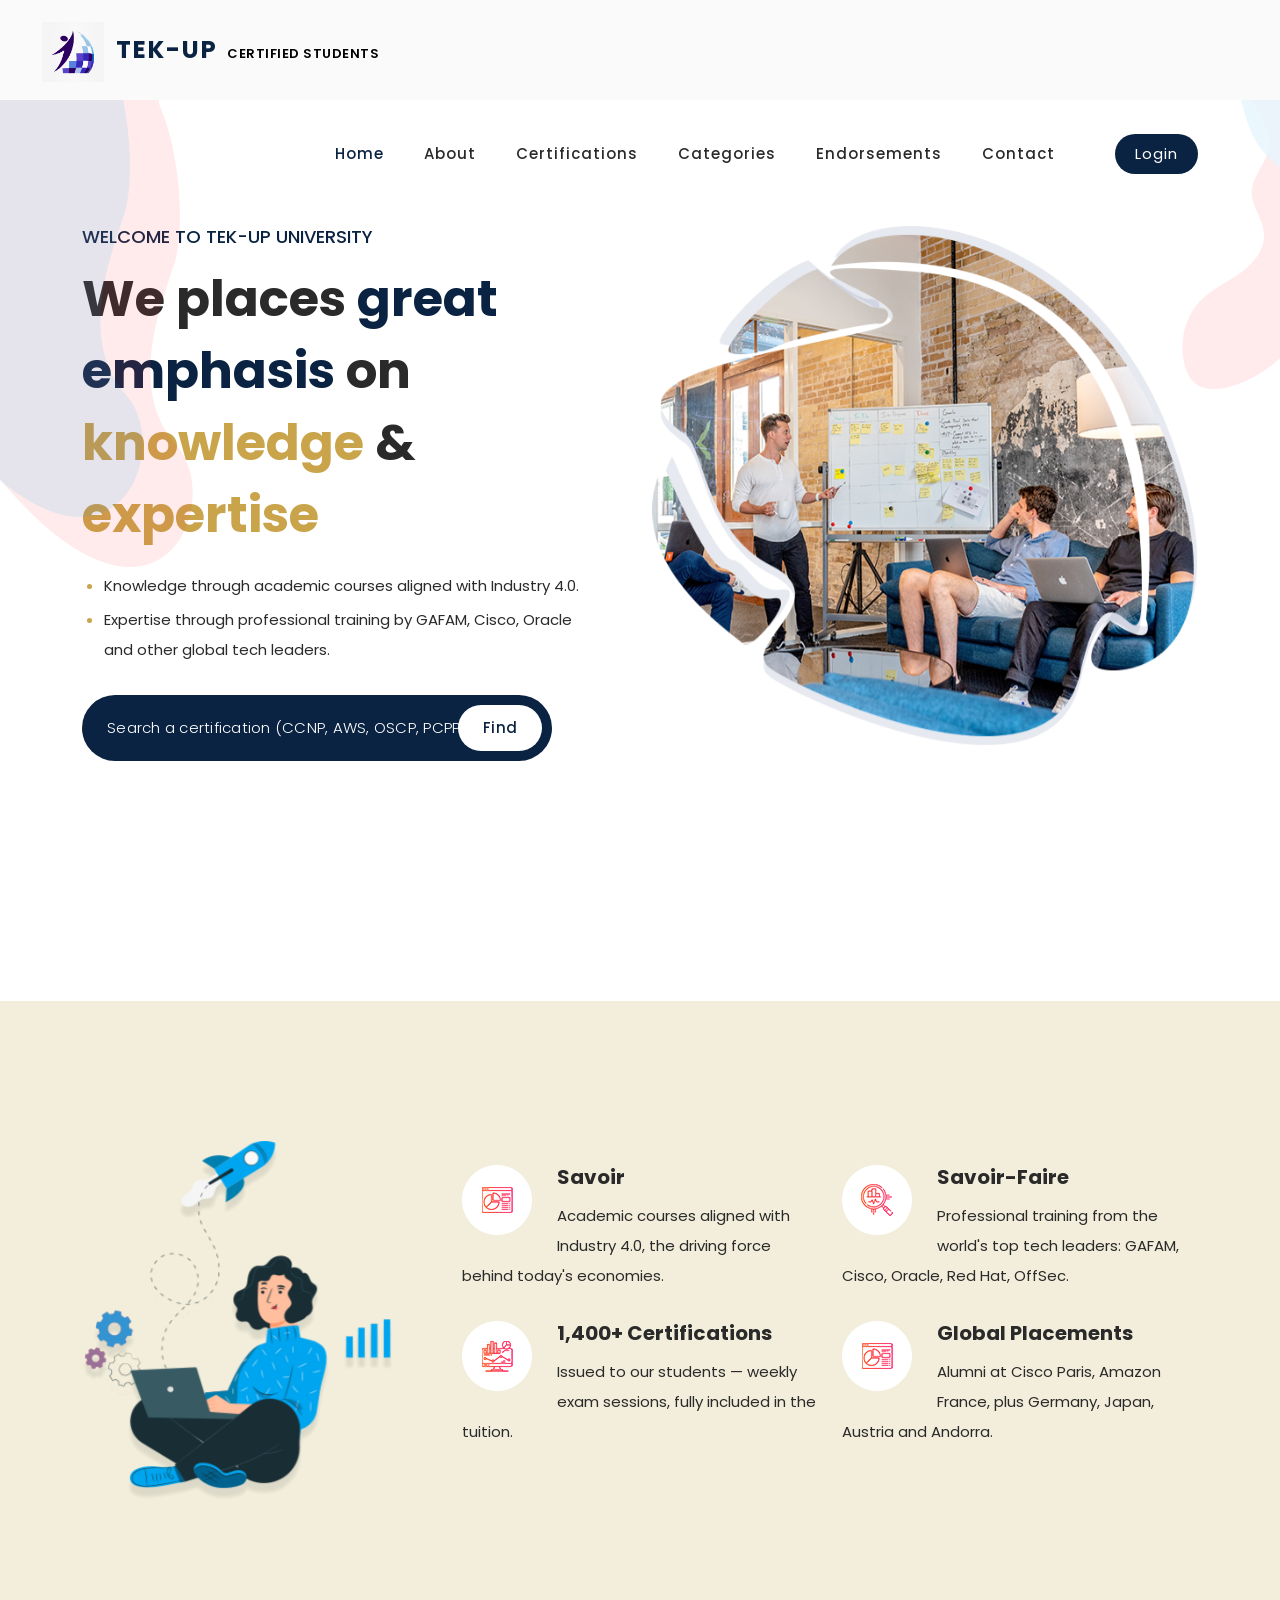
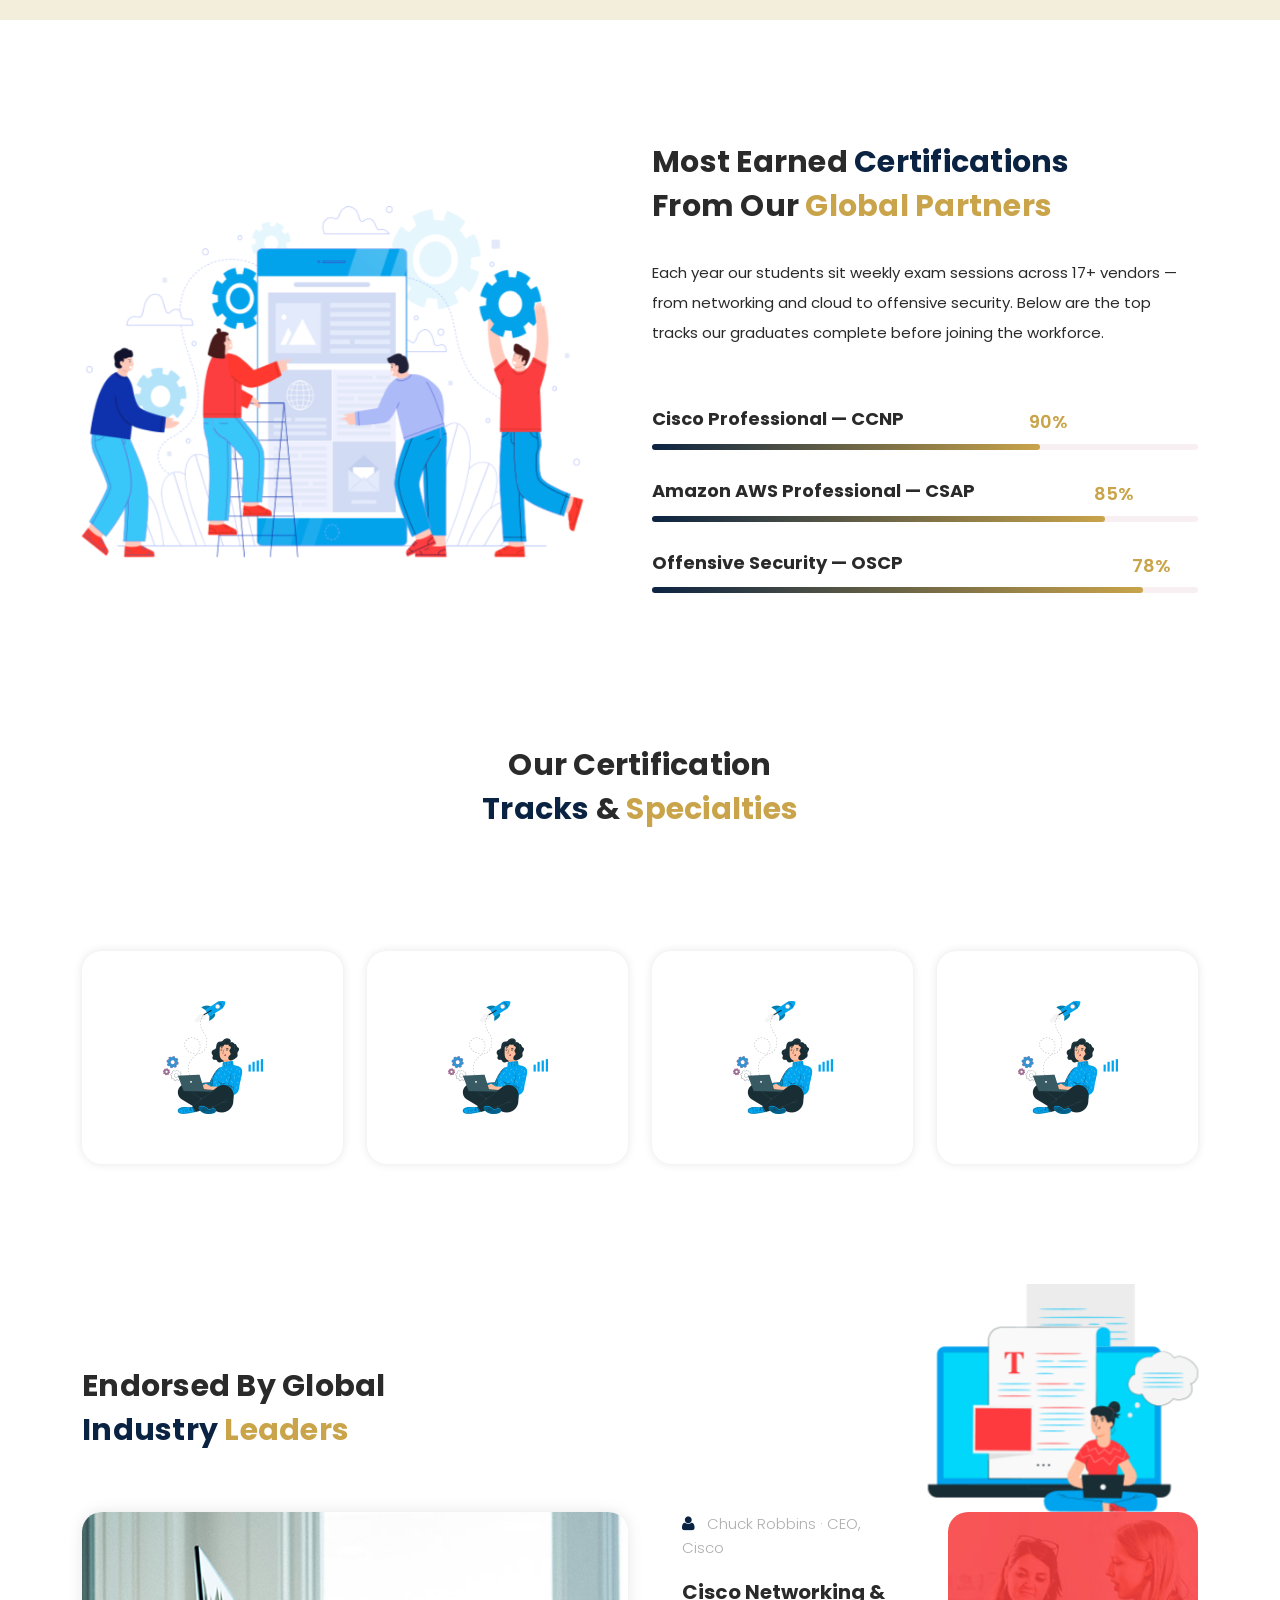
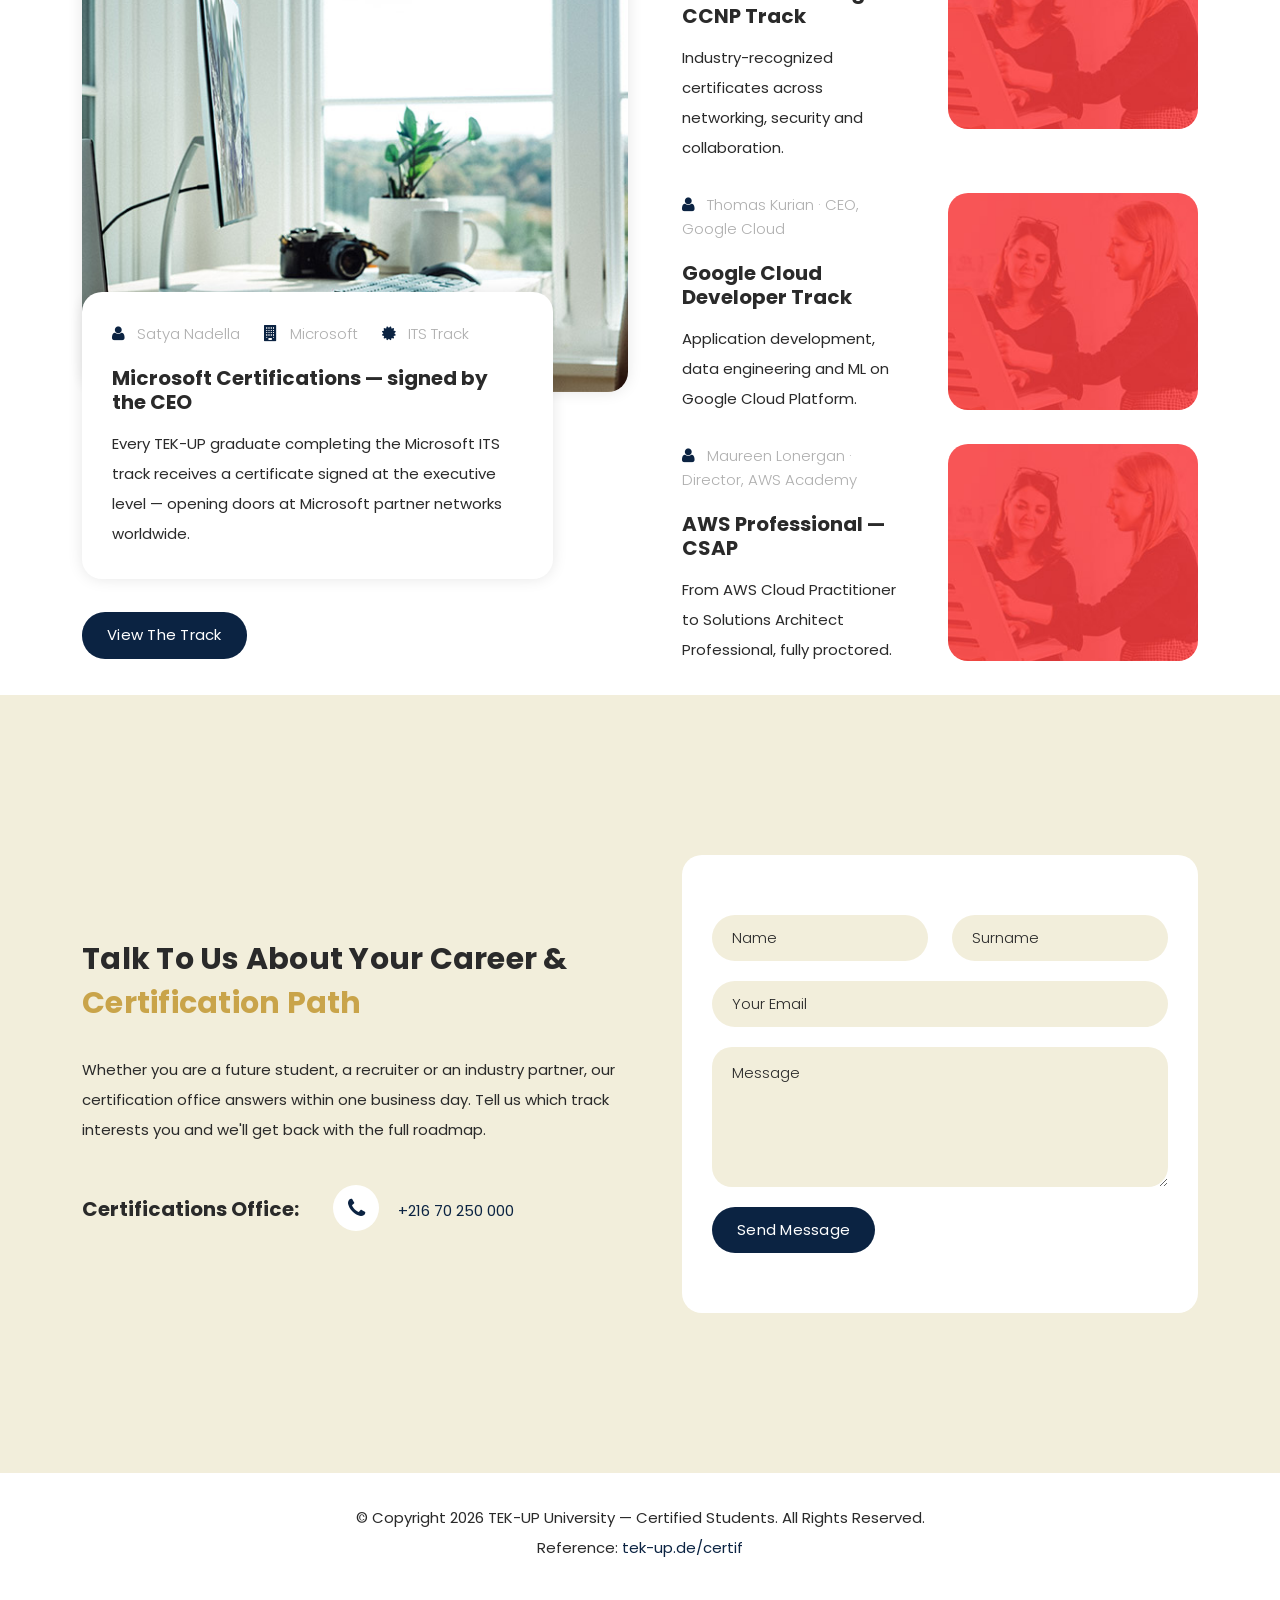
==== commit c98d1fcb: "intro+li" ====
--- a/Project/index.html
+++ b/Project/index.html
@@ -86,7 +86,10 @@
               <div class="left-content header-text wow fadeInLeft" data-wow-duration="1s" data-wow-delay="1s">
                 <h6>Welcome to TEK-UP University</h6>
                 <h2>We places  <em>great emphasis </em> on <span>knowledge</span> &amp; <span>expertise</span> </h2>
-                <p>– Knowledge through academic courses aligned with Industry 4.0.<br>– Expertise through professional training by GAFAM, Cisco, Oracle and other global tech leaders.</p>
+                <ul class="pillars">
+                  <li>Knowledge through academic courses aligned with Industry 4.0.</li>
+                  <li>Expertise through professional training by GAFAM, Cisco, Oracle and other global tech leaders.</li>
+                </ul>
                 <form id="search" action="#" method="GET">
                   <fieldset>
                     <input type="text" name="cert" class="email" placeholder="Search a certification (CCNP, AWS, OSCP, PCPP...)" autocomplete="on" required>
--- a/Project/assets/css/templatemo-space-dynamic.css
+++ b/Project/assets/css/templatemo-space-dynamic.css
@@ -913,6 +913,24 @@
   margin: 20px 0px;
 }
 
+.main-banner .left-content .pillars {
+  margin: 20px 0px;
+  padding-left: 22px;
+  list-style: disc;
+}
+
+.main-banner .left-content .pillars li {
+  list-style: disc;
+  font-size: 15px;
+  line-height: 30px;
+  color: #2a2a2a;
+  margin-bottom: 4px;
+}
+
+.main-banner .left-content .pillars li::marker {
+  color: #c9a44a;
+}
+
 .main-banner .left-content form {
   margin-top: 30px;
   width: 470px;
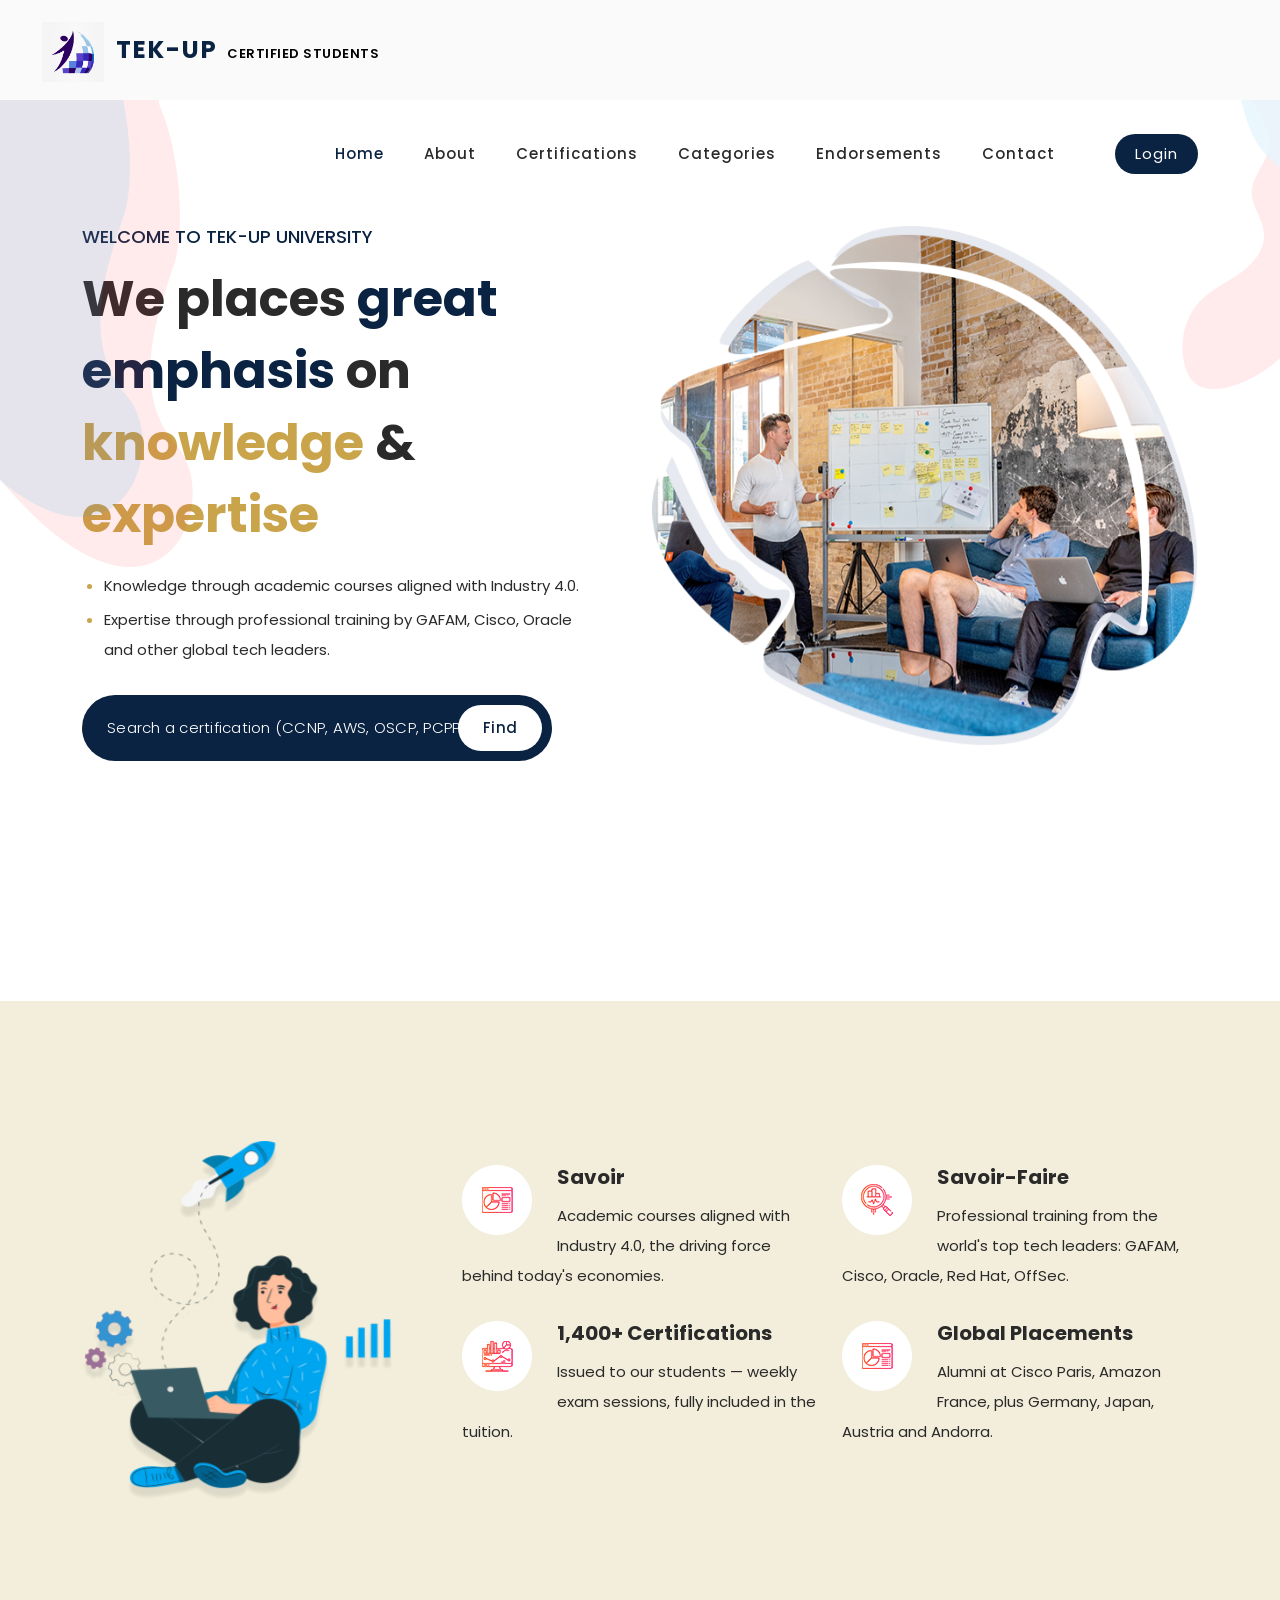
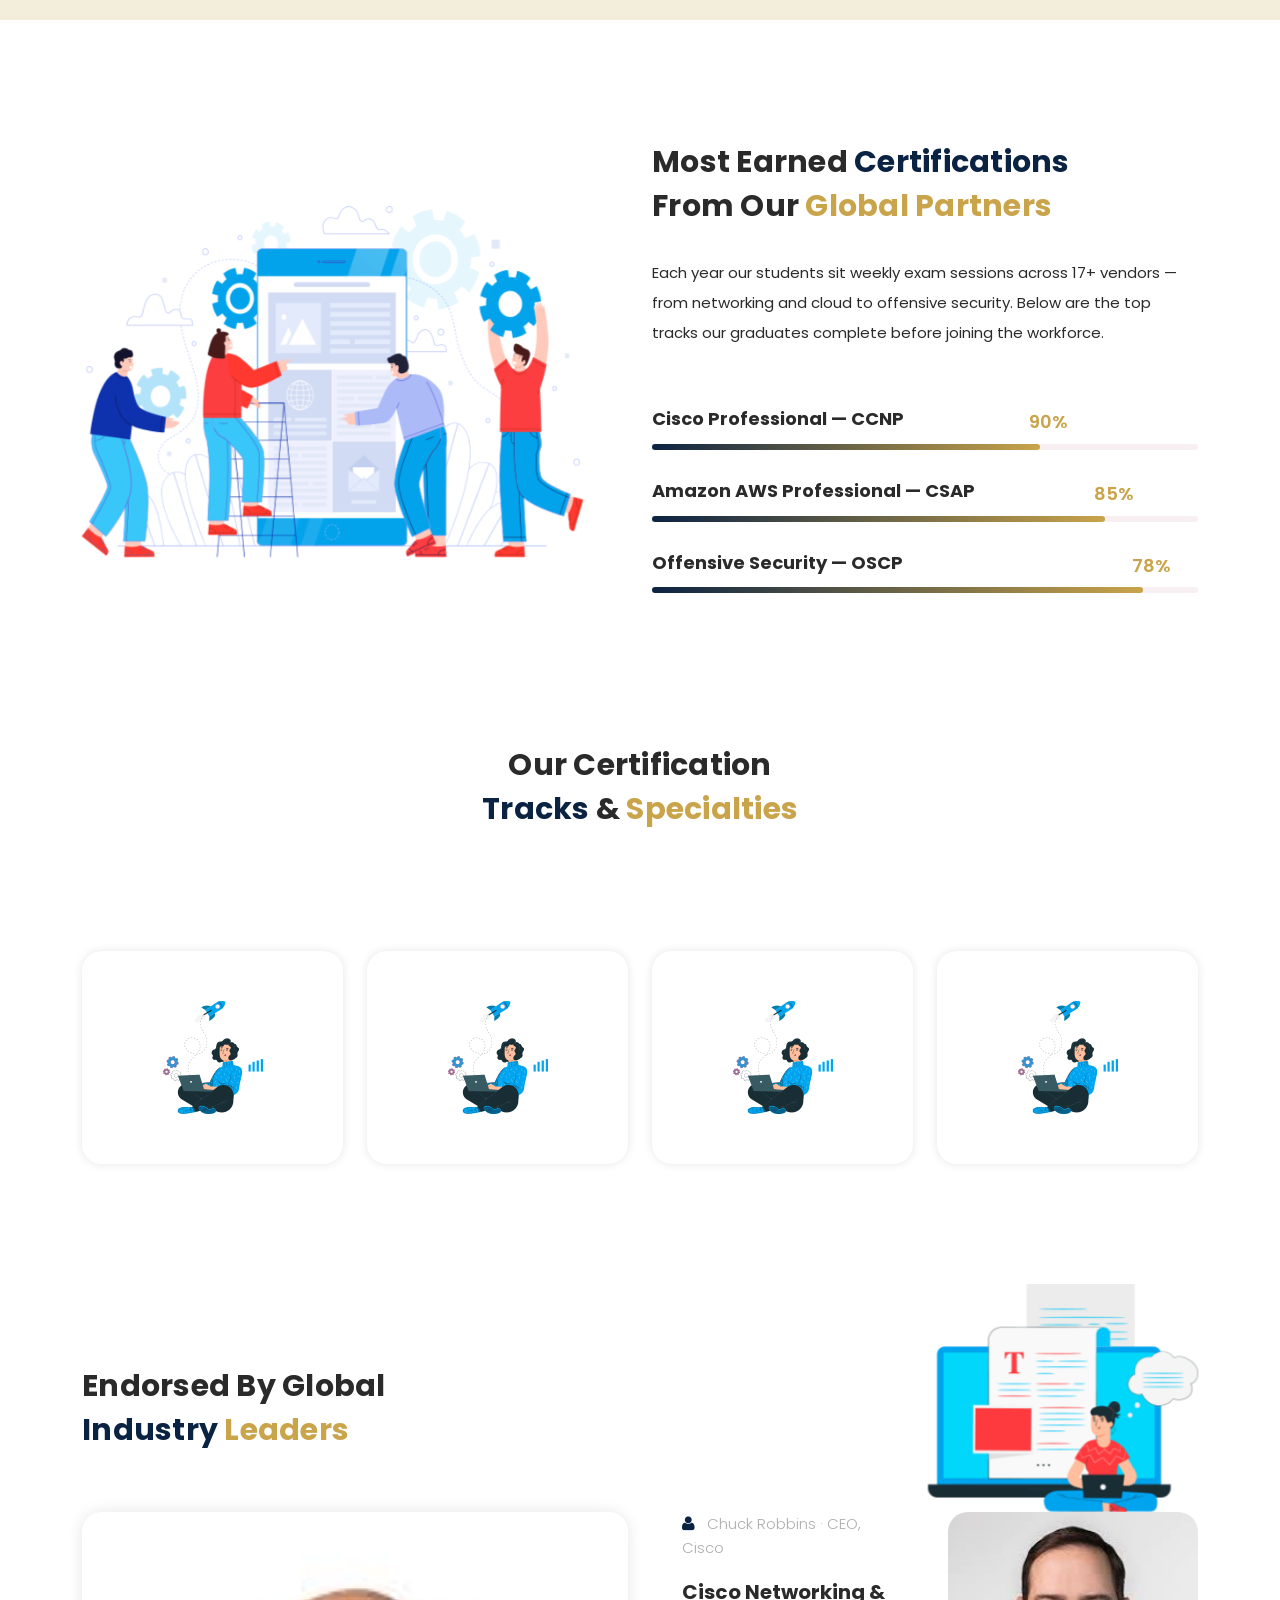
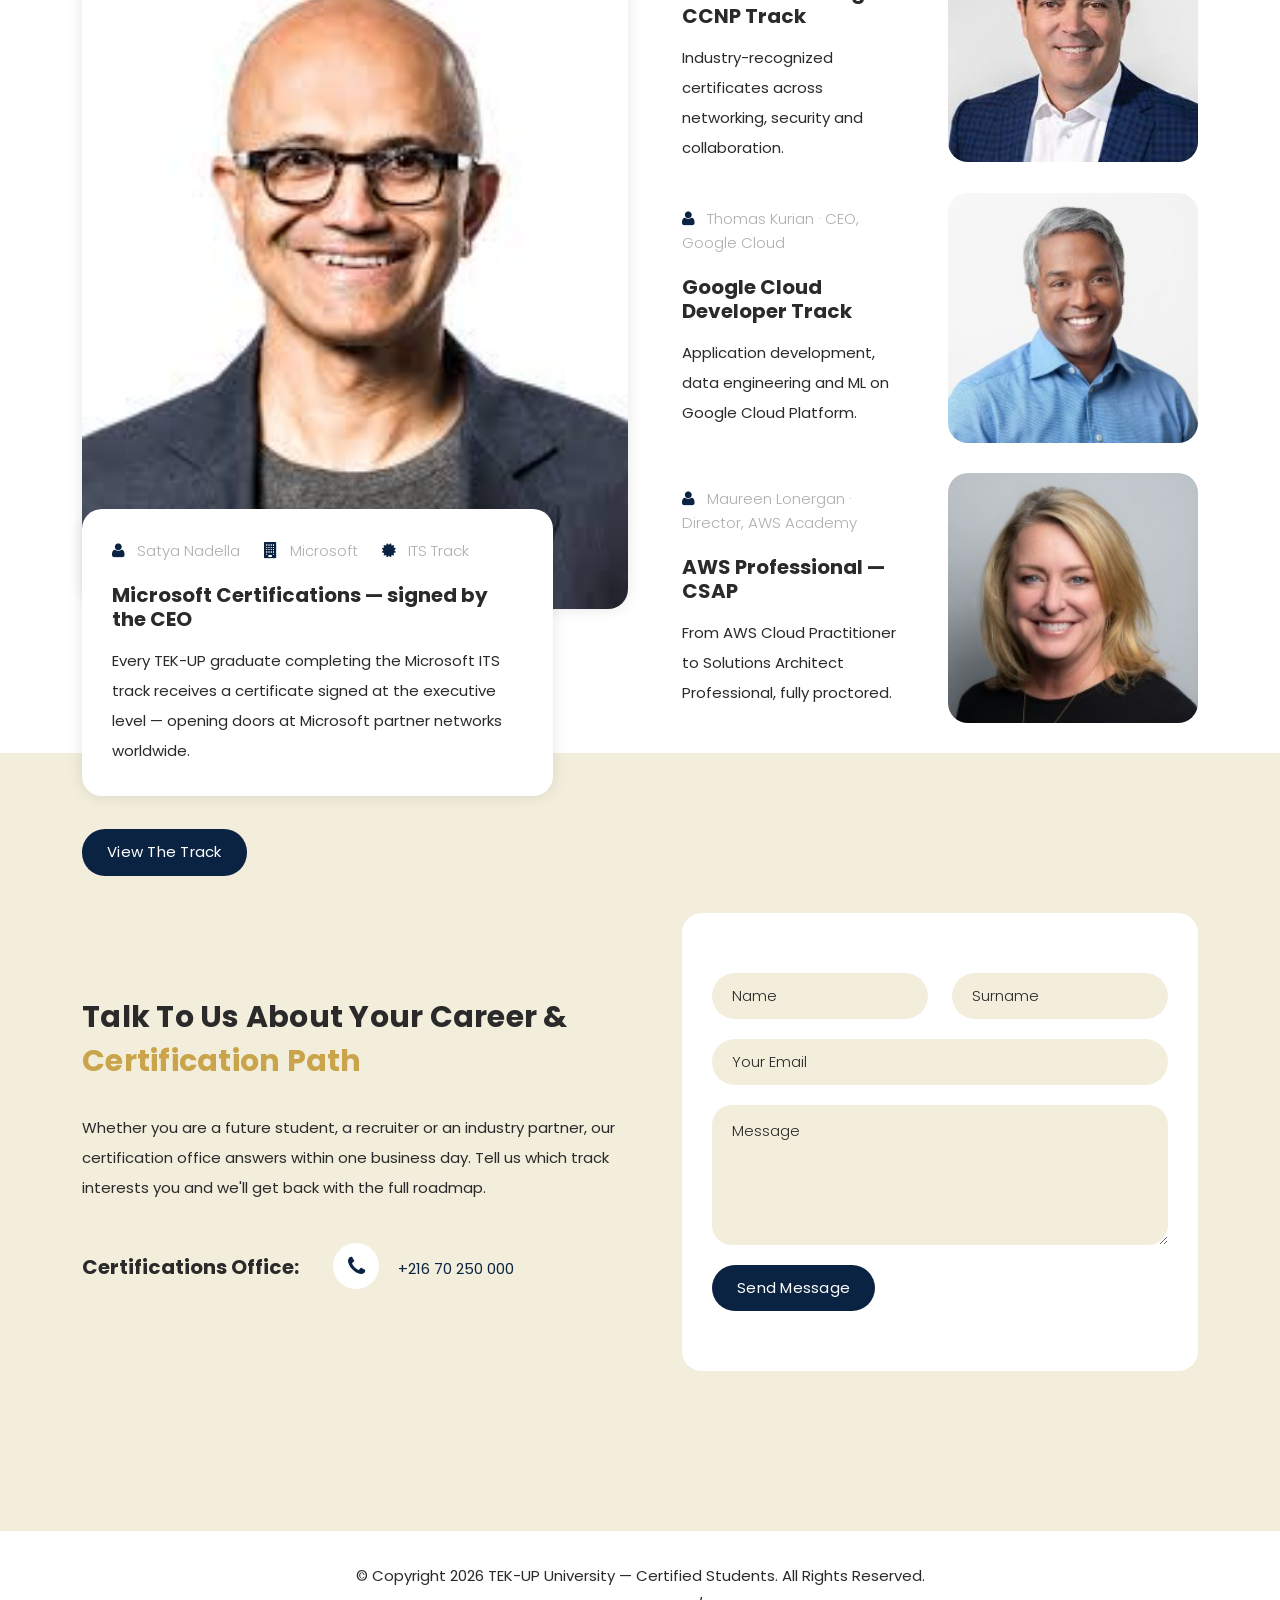
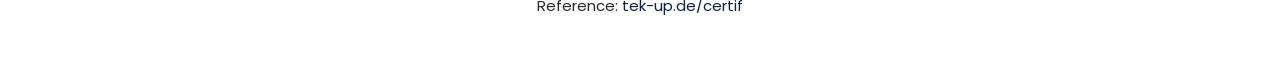
==== commit 8b2d6c2f: "partners imgs added" ====
--- a/Project/index.html
+++ b/Project/index.html
@@ -300,7 +300,7 @@
       <div class="row">
         <div class="col-lg-6 wow fadeInUp" data-wow-duration="1s" data-wow-delay="0.25s">
           <div class="left-image">
-            <a href="#"><img src="assets/images/big-blog-thumb.jpg" alt="Microsoft track"></a>
+            <a href="#"><img src="assets/images/partners/Satya%20NADELLA.jpg" alt="Satya Nadella, CEO Microsoft"></a>
             <div class="info">
               <div class="inner-content">
                 <ul>
@@ -327,7 +327,7 @@
                   <p>Industry-recognized certificates across networking, security and collaboration.</p>
                 </div>
                 <div class="right-image">
-                  <a href="#"><img src="assets/images/blog-thumb-01.jpg" alt="Cisco"></a>
+                  <a href="#"><img src="assets/images/partners/Chuck%20Robbins.jpg" alt="Chuck Robbins, CEO Cisco"></a>
                 </div>
               </li>
               <li>
@@ -337,7 +337,7 @@
                   <p>Application development, data engineering and ML on Google Cloud Platform.</p>
                 </div>
                 <div class="right-image">
-                  <a href="#"><img src="assets/images/blog-thumb-01.jpg" alt="Google Cloud"></a>
+                  <a href="#"><img src="assets/images/partners/Thomas%20Kurian.jpg" alt="Thomas Kurian, CEO Google Cloud"></a>
                 </div>
               </li>
               <li>
@@ -347,7 +347,7 @@
                   <p>From AWS Cloud Practitioner to Solutions Architect Professional, fully proctored.</p>
                 </div>
                 <div class="right-image">
-                  <a href="#"><img src="assets/images/blog-thumb-01.jpg" alt="AWS"></a>
+                  <a href="#"><img src="assets/images/partners/Maureen%20Lonergan.jpg" alt="Maureen Lonergan, Director AWS Academy"></a>
                 </div>
               </li>
             </ul>
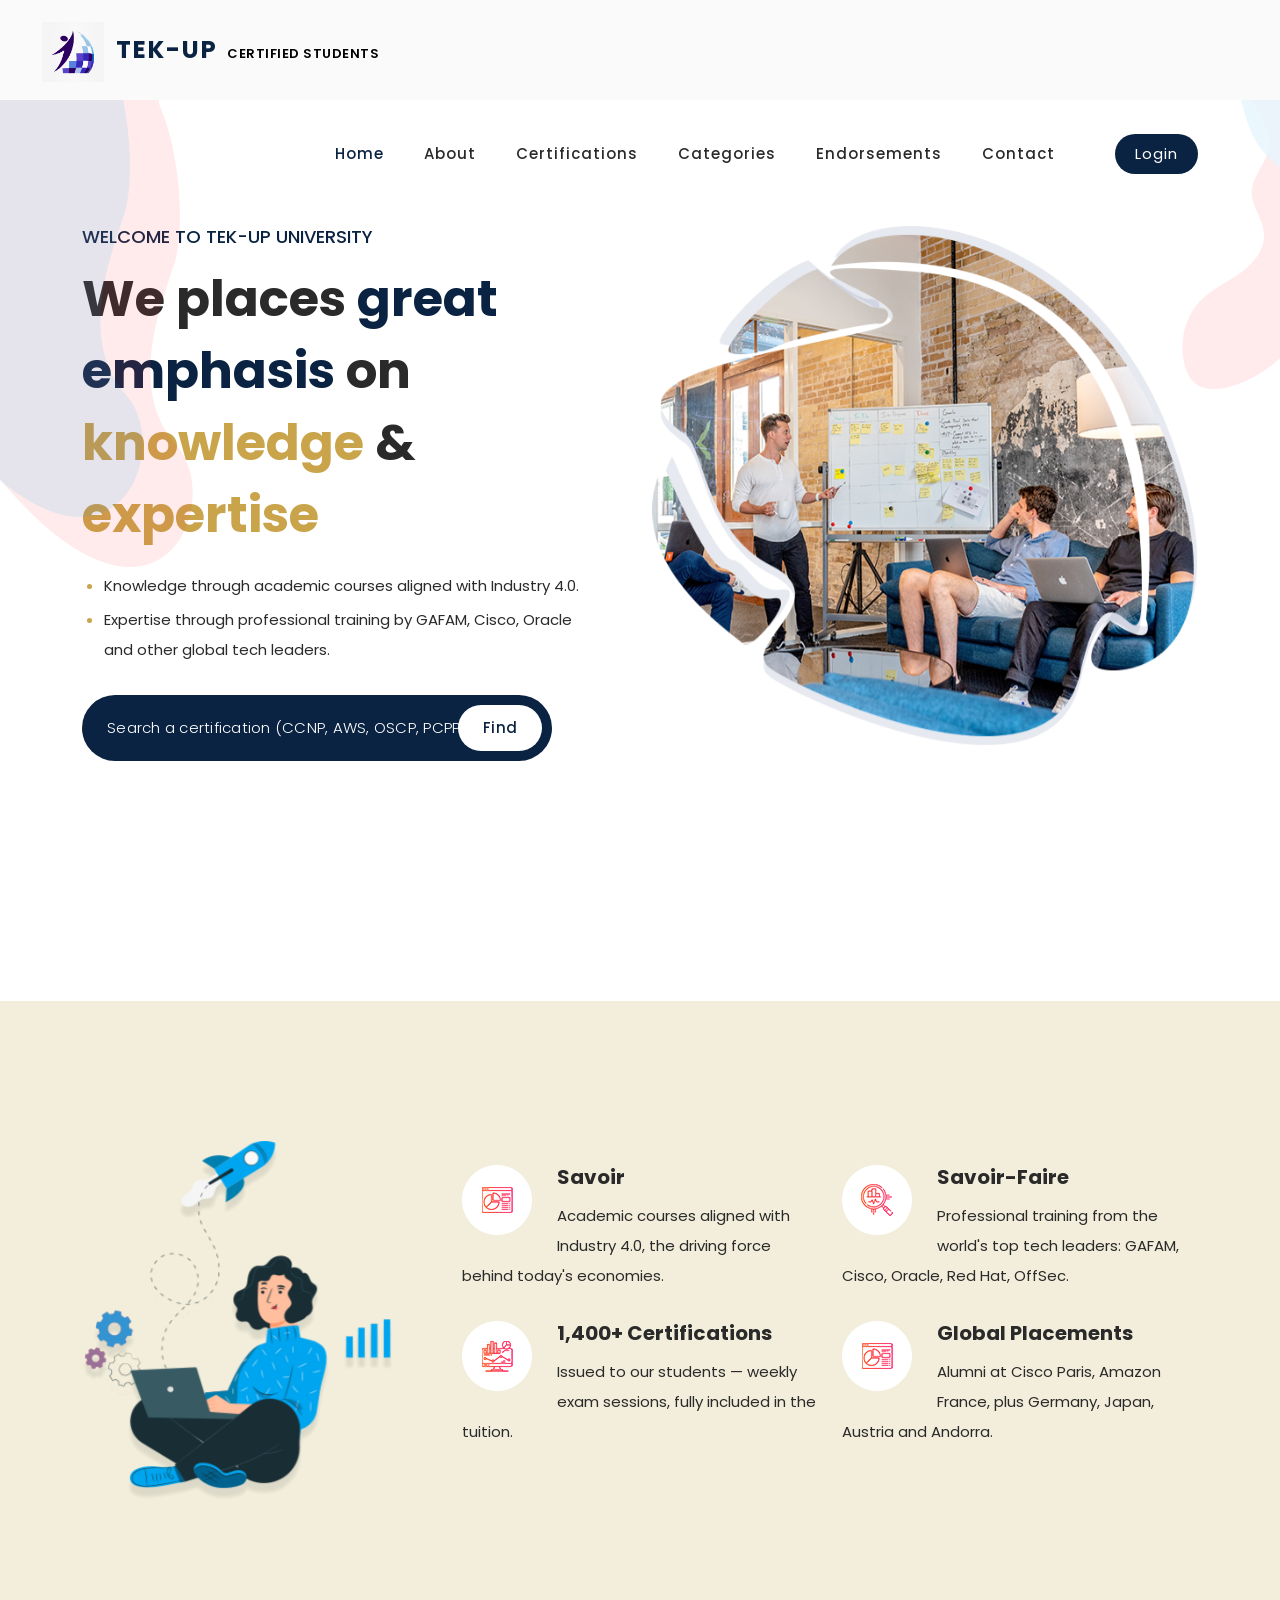
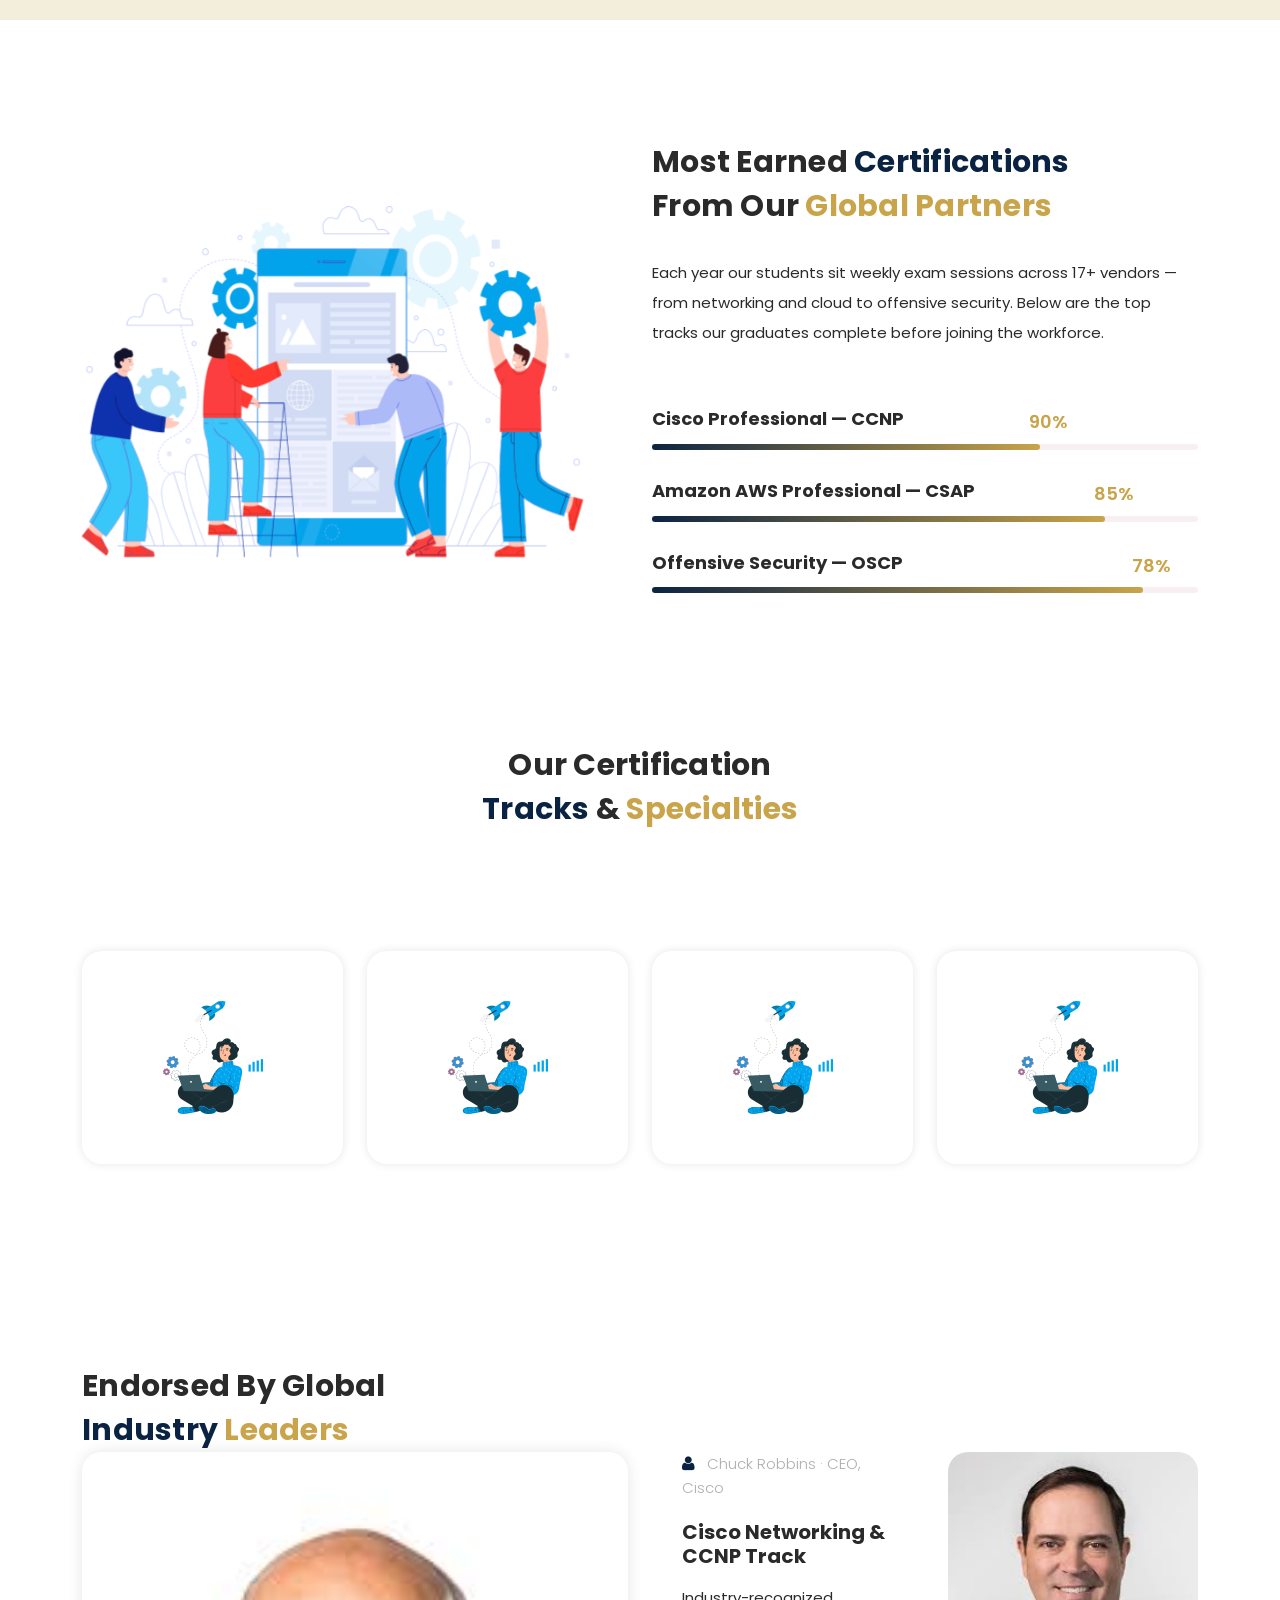
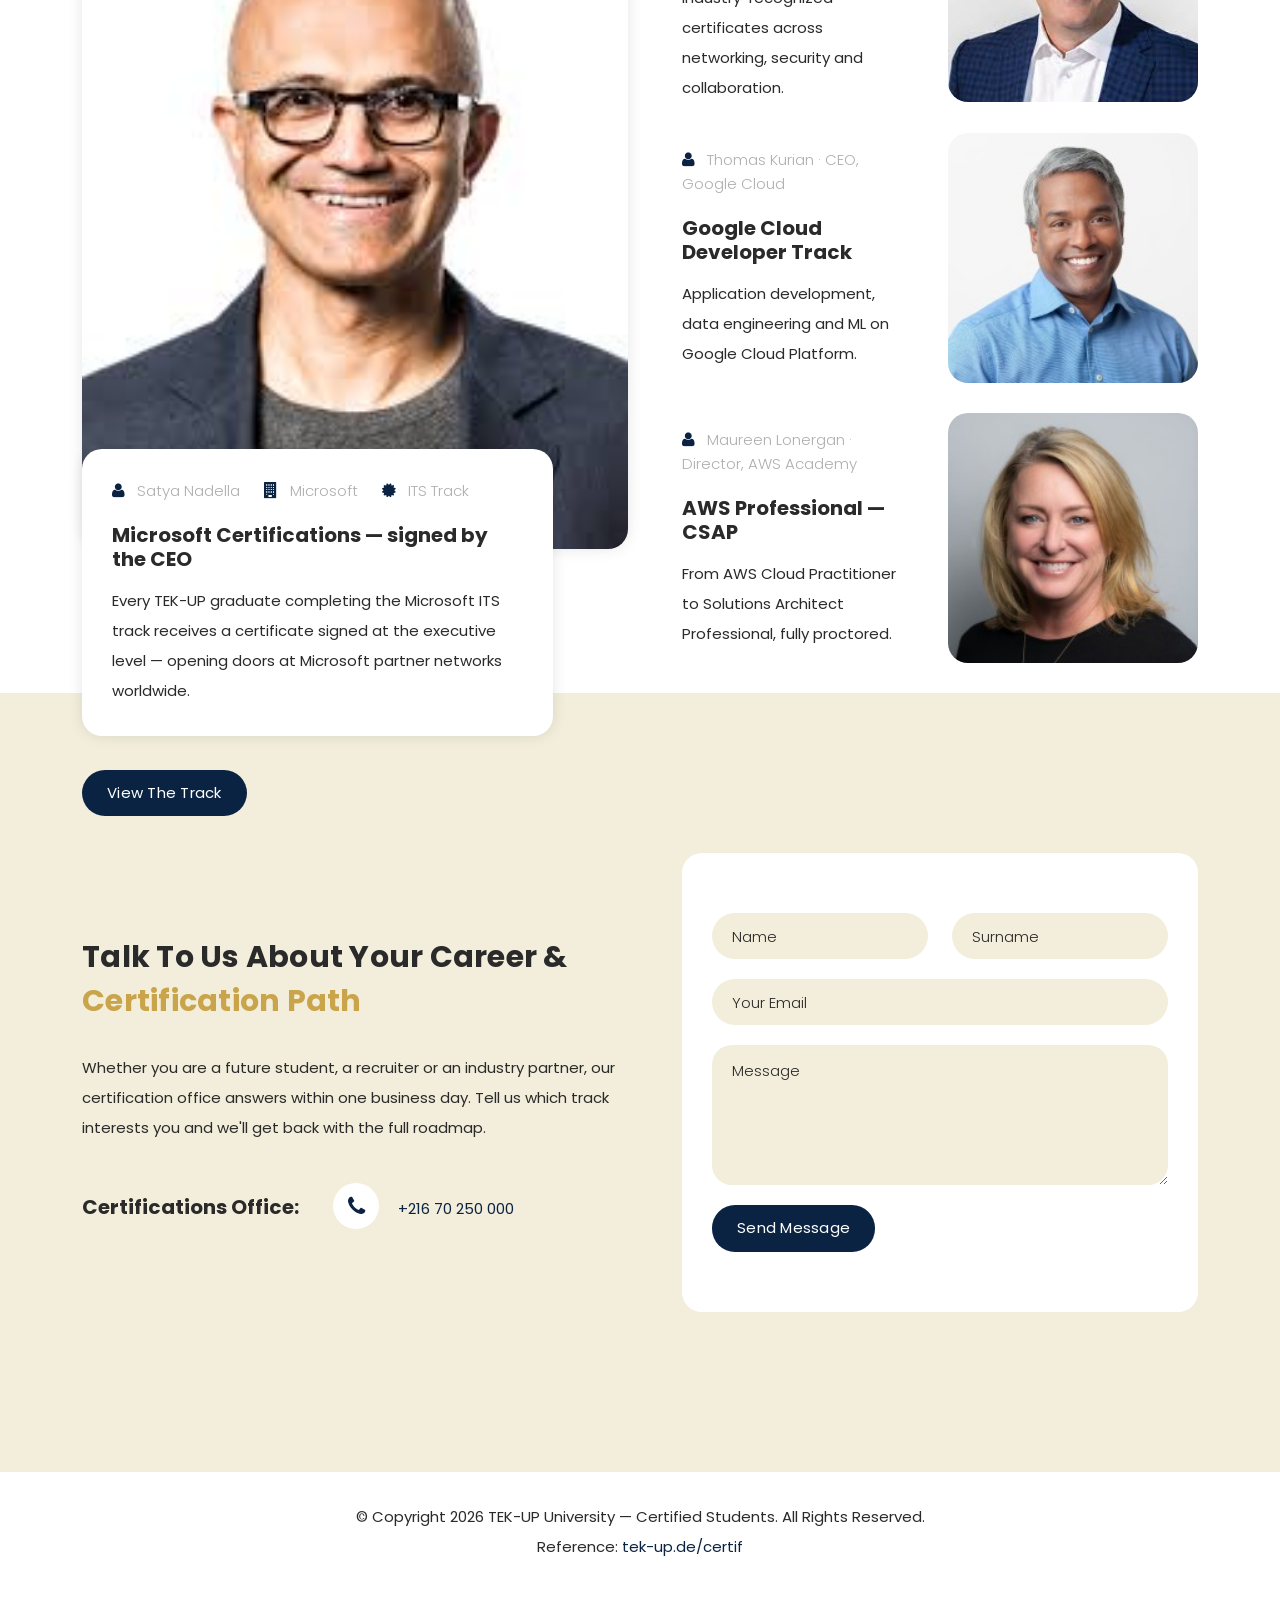
==== commit 8b8c1049: "remove blog logo" ====
--- a/Project/index.html
+++ b/Project/index.html
@@ -292,9 +292,7 @@
           </div>
         </div>
         <div class="col-lg-6 wow fadeInDown" data-wow-duration="1s" data-wow-delay="0.25s">
-          <div class="top-dec">
-            <img src="assets/images/blog-dec.png" alt="">
-          </div>
+          <div class="top-dec"></div>
         </div>
       </div>
       <div class="row">
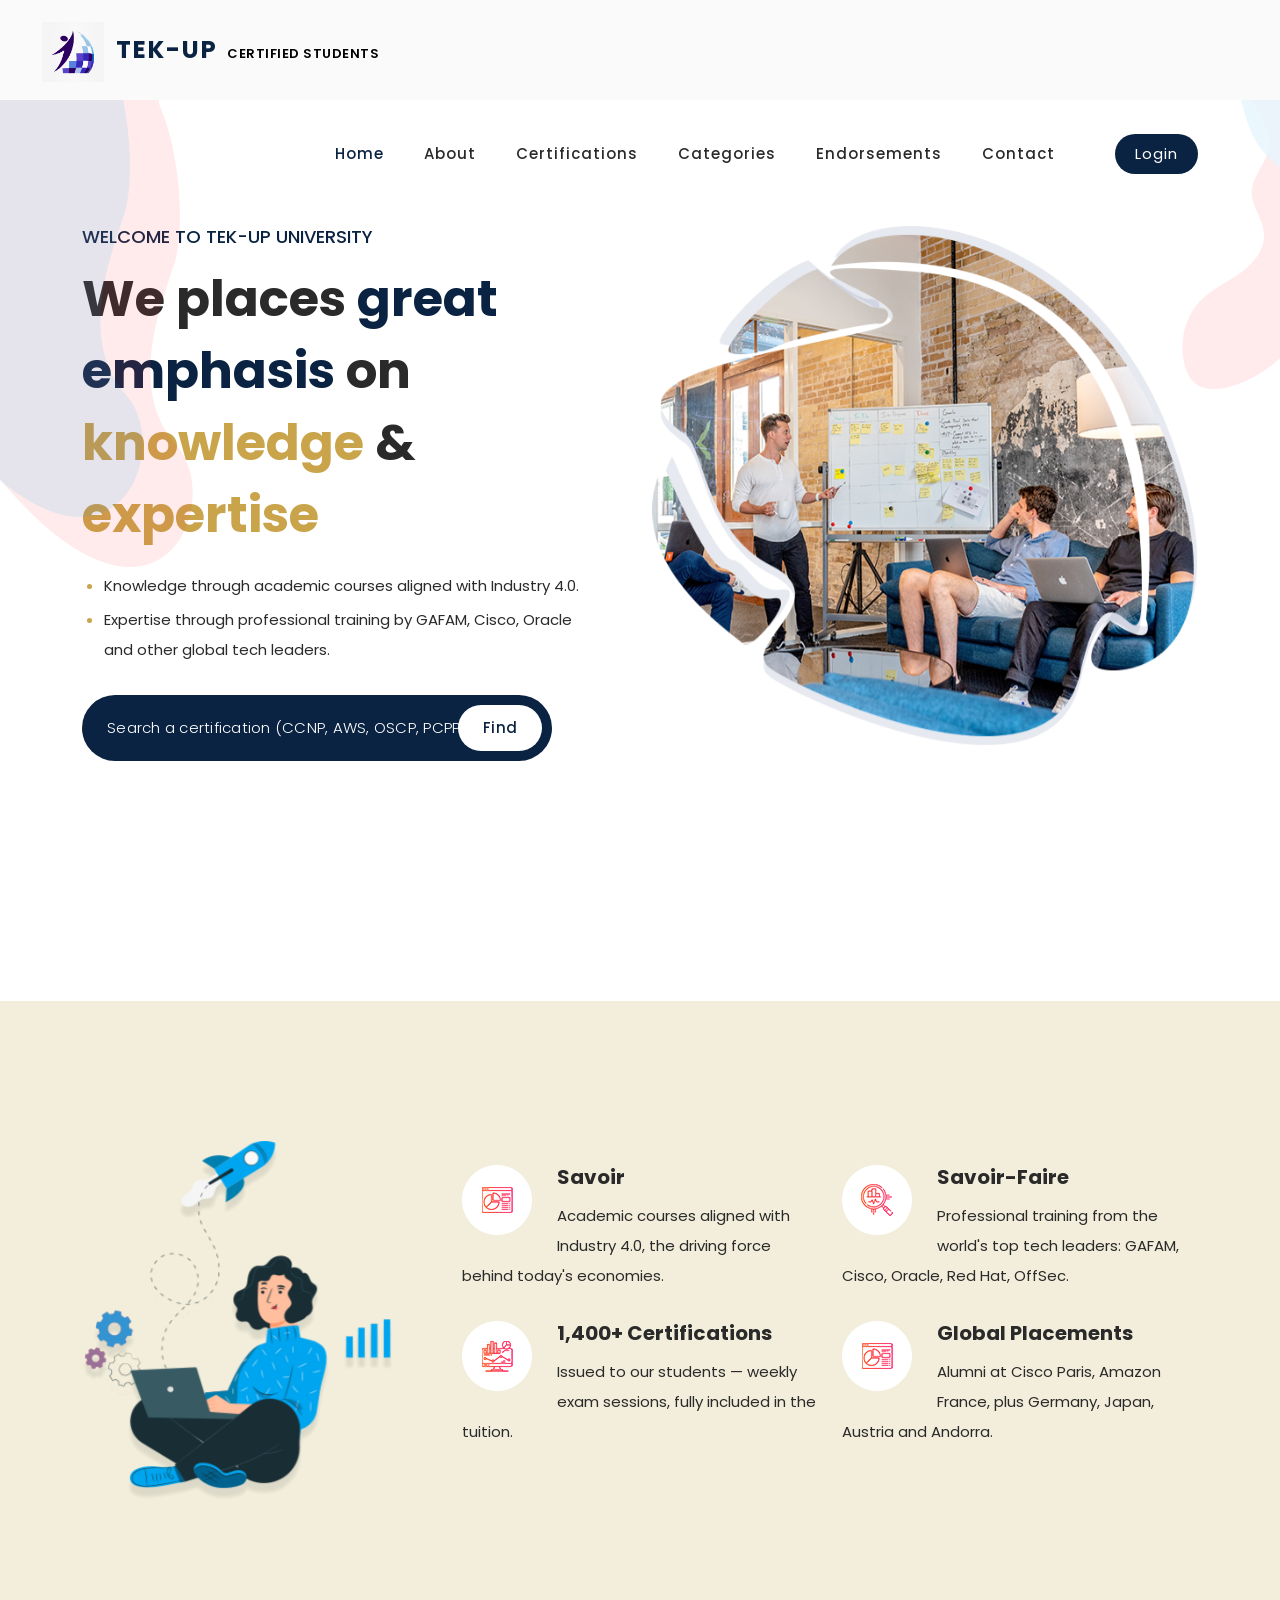
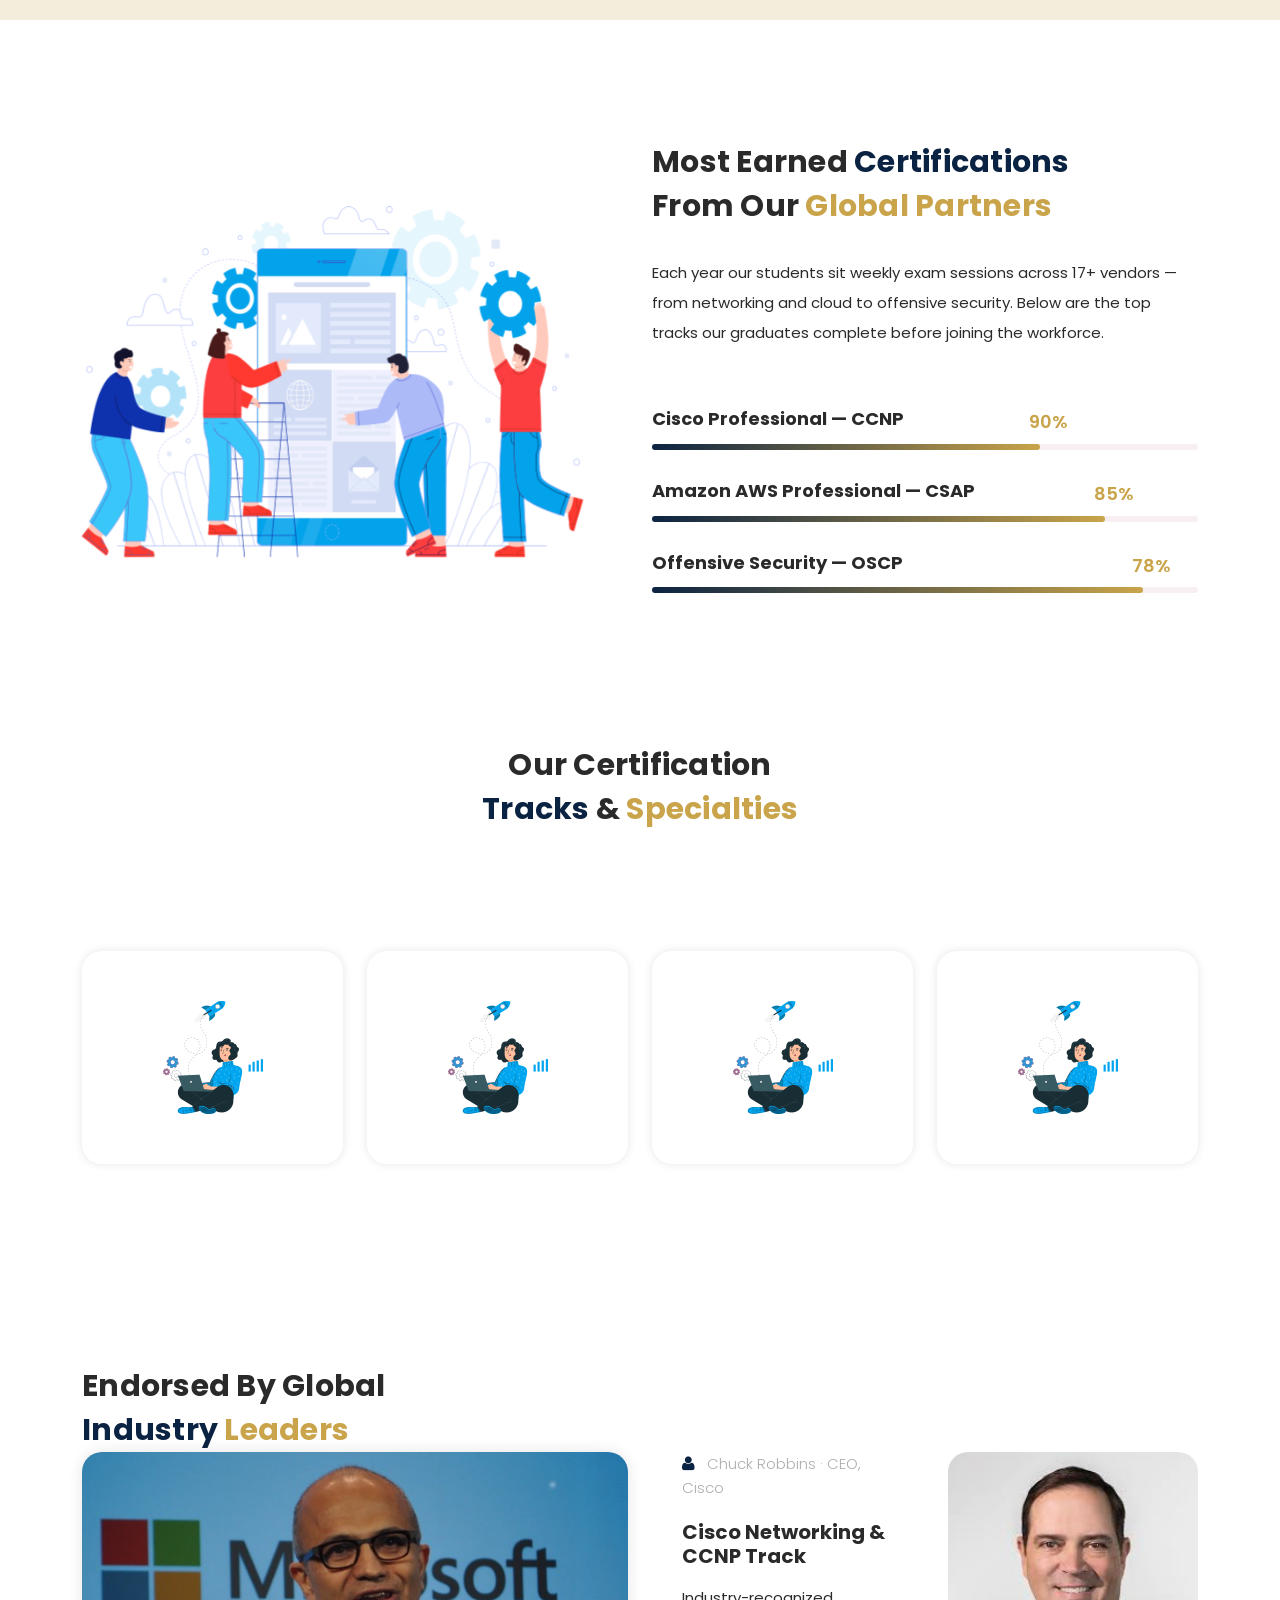
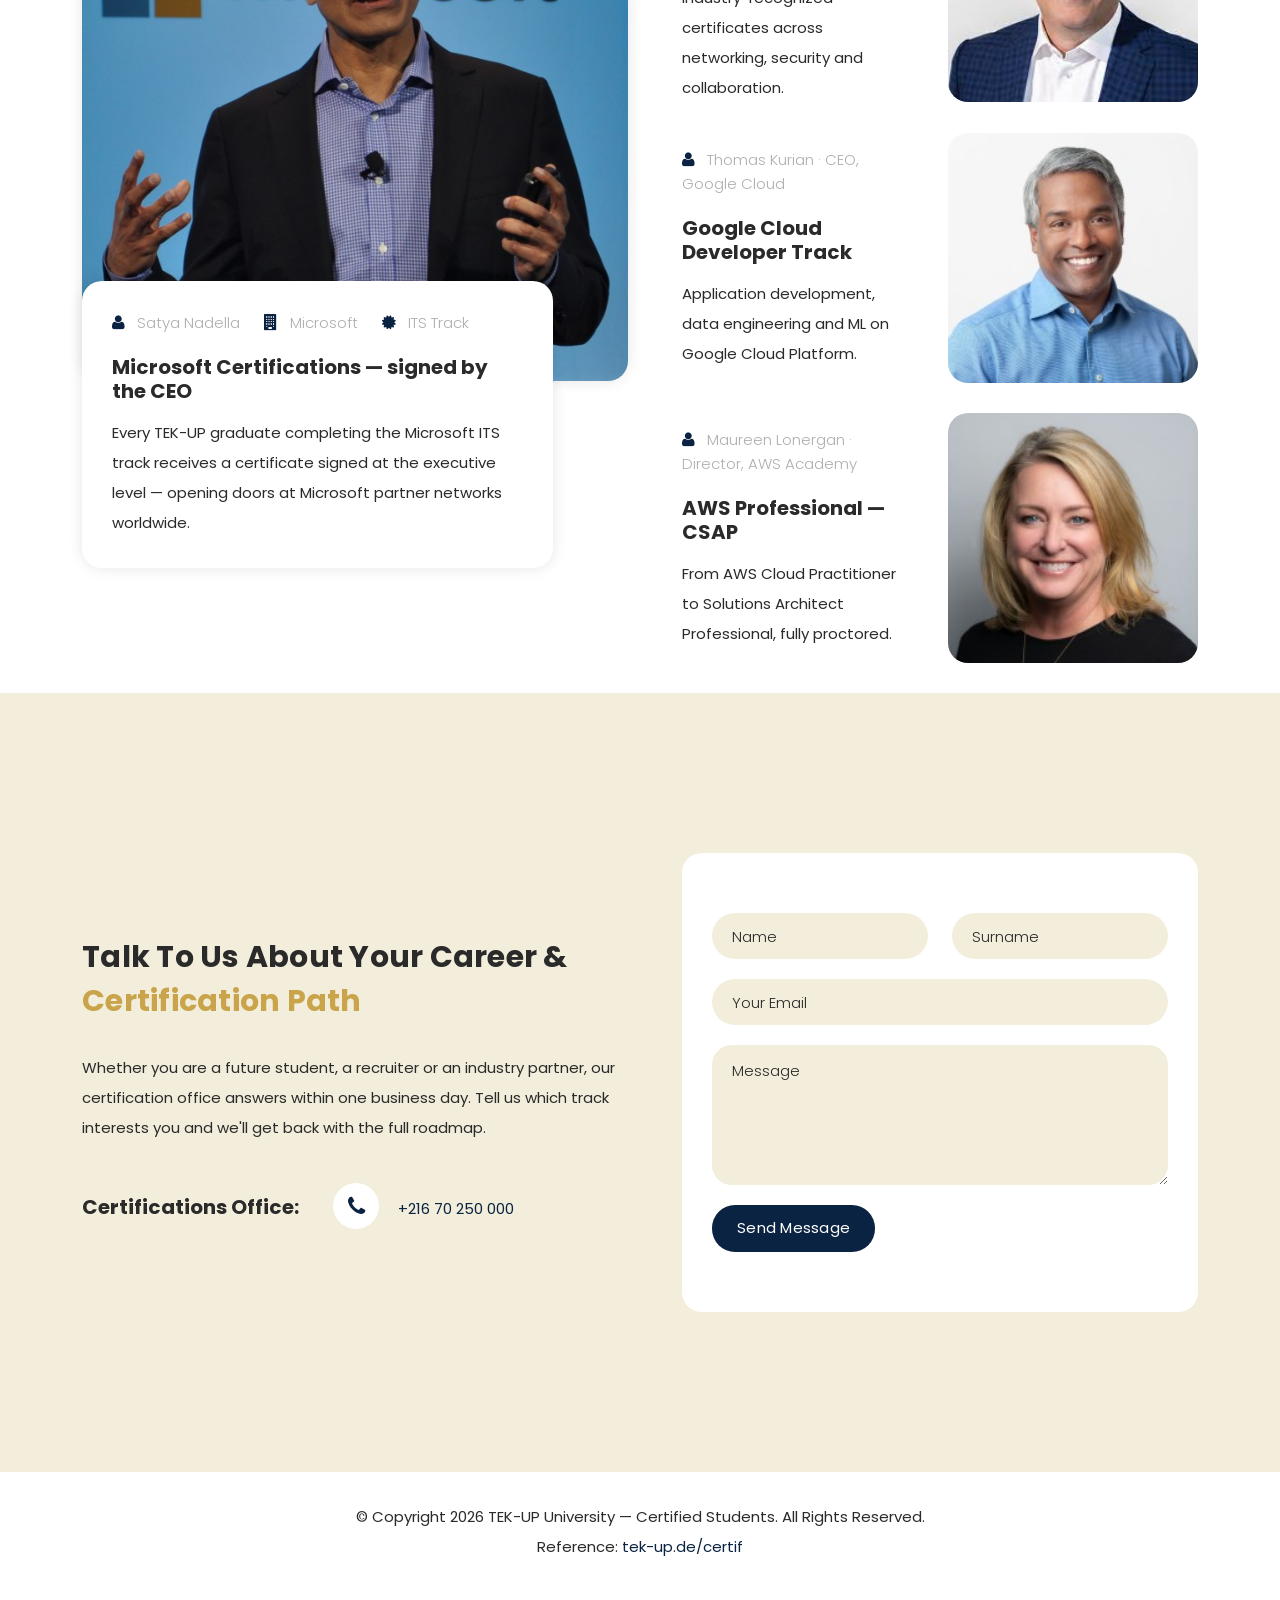
==== commit 5a0336c5: "remove view button" ====
--- a/Project/index.html
+++ b/Project/index.html
@@ -308,9 +308,6 @@
                 </ul>
                 <a href="#"><h4>Microsoft Certifications &mdash; signed by the CEO</h4></a>
                 <p>Every TEK-UP graduate completing the Microsoft ITS track receives a certificate signed at the executive level &mdash; opening doors at Microsoft partner networks worldwide.</p>
-                <div class="main-blue-button">
-                  <a href="#">View the track</a>
-                </div>
               </div>
             </div>
           </div>
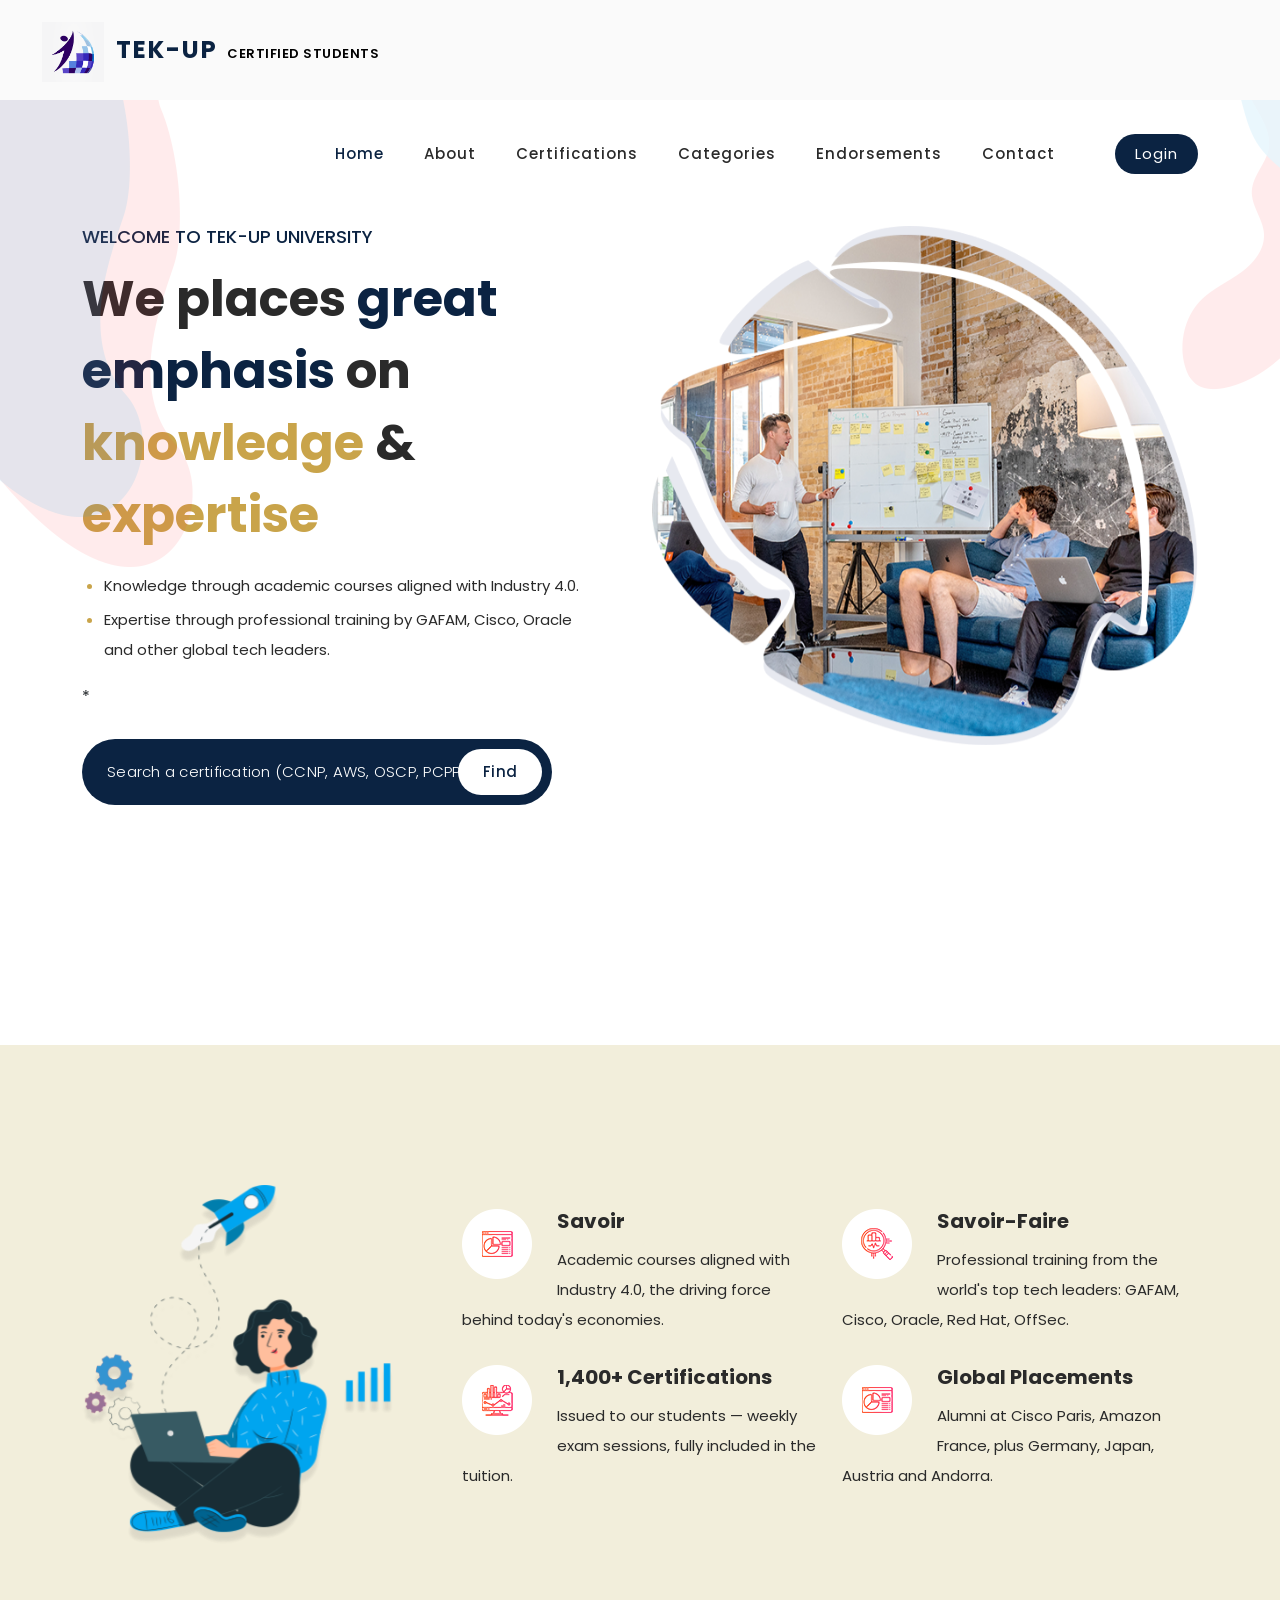
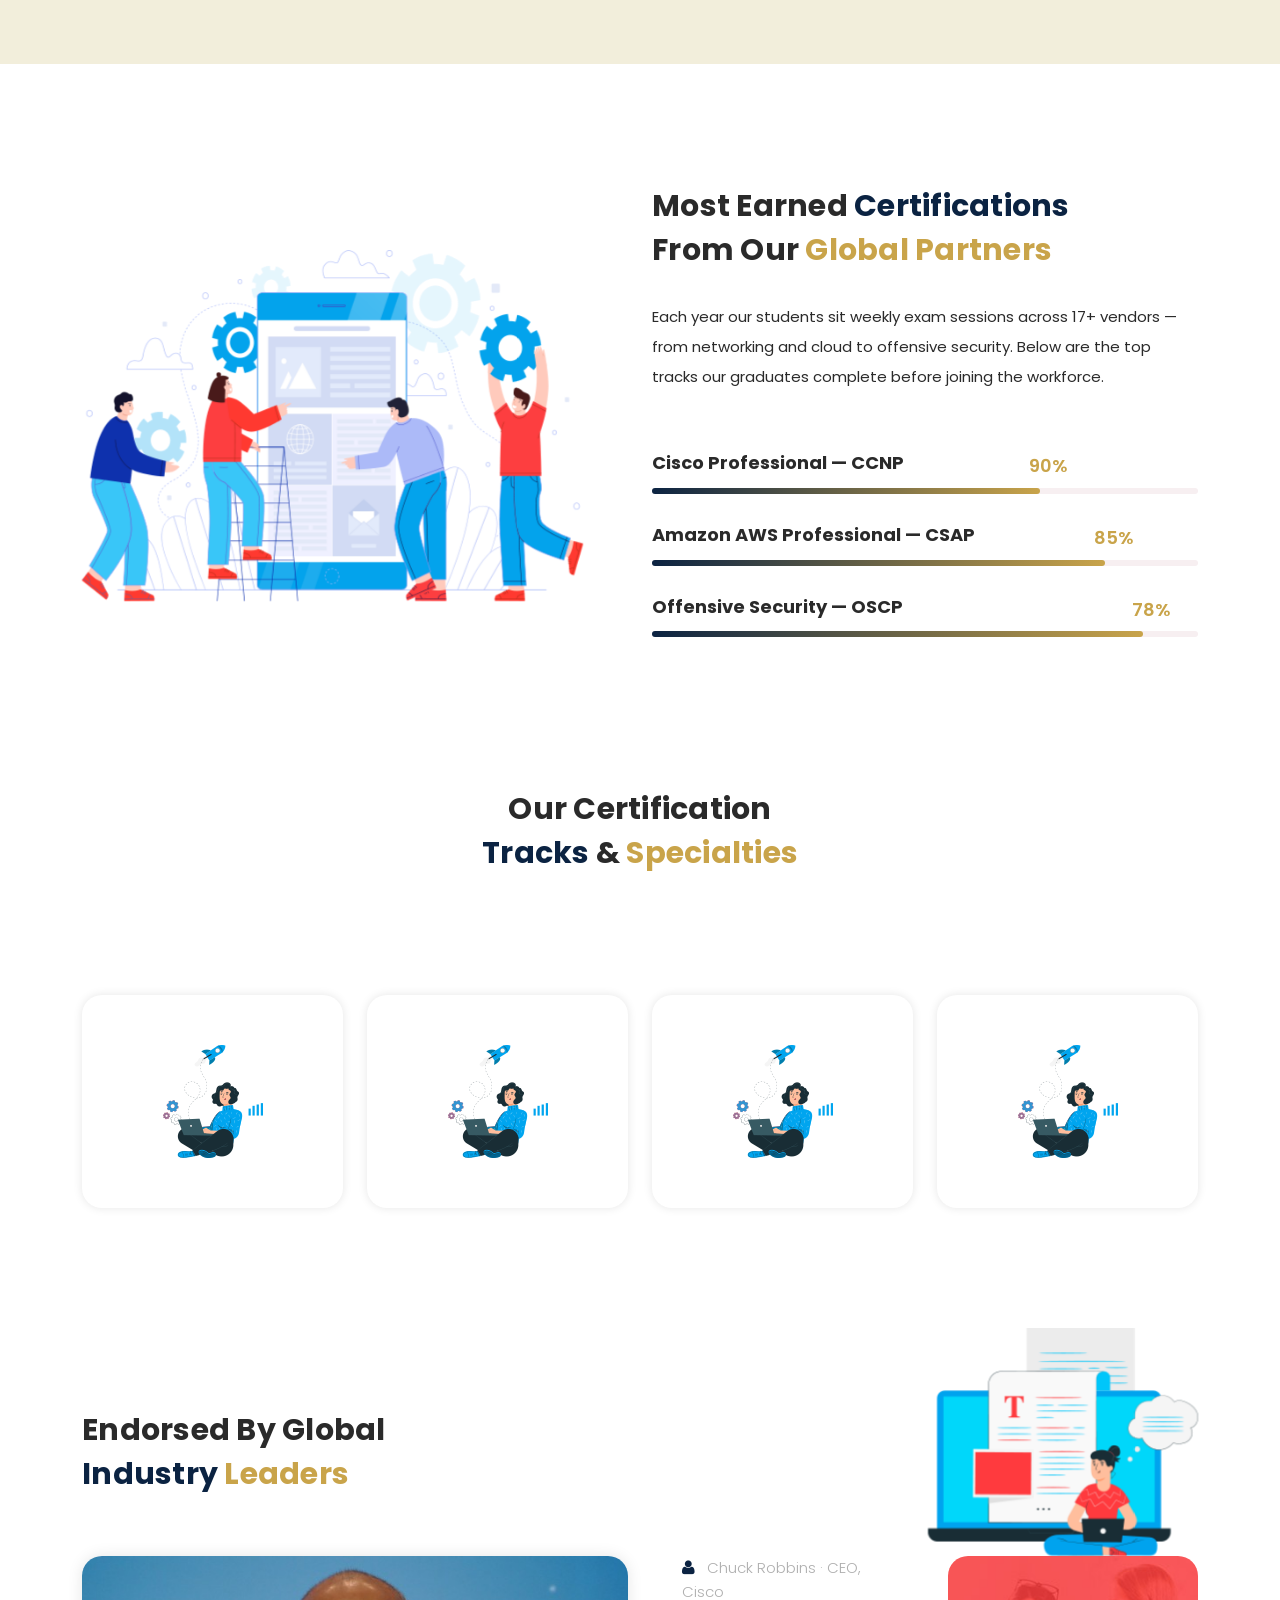
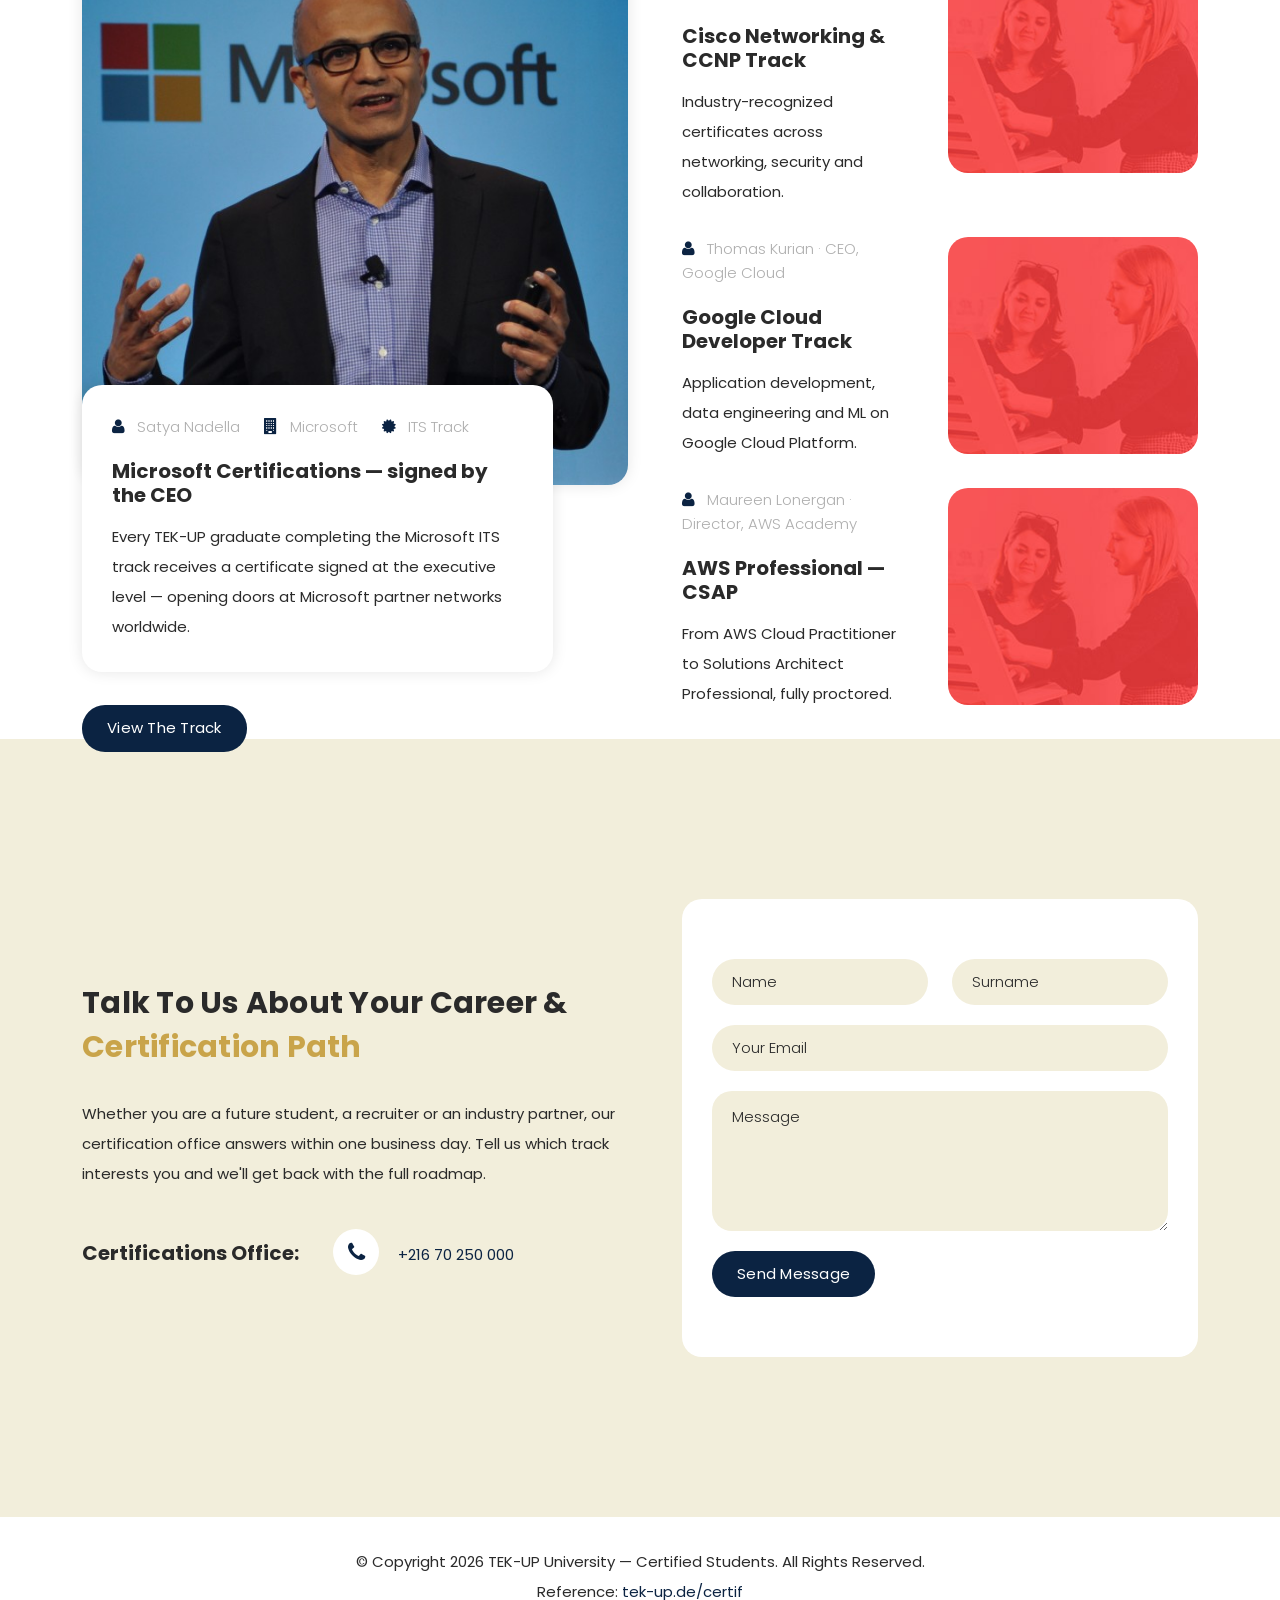
==== commit 5a221d43: "profile pic" ====
--- a/Project/index.html
+++ b/Project/index.html
@@ -90,7 +90,7 @@
                   <li>Knowledge through academic courses aligned with Industry 4.0.</li>
                   <li>Expertise through professional training by GAFAM, Cisco, Oracle and other global tech leaders.</li>
                 </ul>
-                <form id="search" action="#" method="GET">
+*                <form id="search" action="#" method="GET">
                   <fieldset>
                     <input type="text" name="cert" class="email" placeholder="Search a certification (CCNP, AWS, OSCP, PCPP...)" autocomplete="on" required>
                   </fieldset>
@@ -292,7 +292,9 @@
           </div>
         </div>
         <div class="col-lg-6 wow fadeInDown" data-wow-duration="1s" data-wow-delay="0.25s">
-          <div class="top-dec"></div>
+          <div class="top-dec">
+            <img src="assets/images/blog-dec.png" alt="">
+          </div>
         </div>
       </div>
       <div class="row">
@@ -308,6 +310,9 @@
                 </ul>
                 <a href="#"><h4>Microsoft Certifications &mdash; signed by the CEO</h4></a>
                 <p>Every TEK-UP graduate completing the Microsoft ITS track receives a certificate signed at the executive level &mdash; opening doors at Microsoft partner networks worldwide.</p>
+                <div class="main-blue-button">
+                  <a href="#">View the track</a>
+                </div>
               </div>
             </div>
           </div>
@@ -322,7 +327,7 @@
                   <p>Industry-recognized certificates across networking, security and collaboration.</p>
                 </div>
                 <div class="right-image">
-                  <a href="#"><img src="assets/images/partners/Chuck%20Robbins.jpg" alt="Chuck Robbins, CEO Cisco"></a>
+                  <a href="#"><img src="assets/images/blog-thumb-01.jpg" alt="Cisco"></a>
                 </div>
               </li>
               <li>
@@ -332,7 +337,7 @@
                   <p>Application development, data engineering and ML on Google Cloud Platform.</p>
                 </div>
                 <div class="right-image">
-                  <a href="#"><img src="assets/images/partners/Thomas%20Kurian.jpg" alt="Thomas Kurian, CEO Google Cloud"></a>
+                  <a href="#"><img src="assets/images/blog-thumb-01.jpg" alt="Google Cloud"></a>
                 </div>
               </li>
               <li>
@@ -342,7 +347,7 @@
                   <p>From AWS Cloud Practitioner to Solutions Architect Professional, fully proctored.</p>
                 </div>
                 <div class="right-image">
-                  <a href="#"><img src="assets/images/partners/Maureen%20Lonergan.jpg" alt="Maureen Lonergan, Director AWS Academy"></a>
+                  <a href="#"><img src="assets/images/blog-thumb-01.jpg" alt="AWS"></a>
                 </div>
               </li>
             </ul>
--- a/Project/assets/css/templatemo-space-dynamic.css
+++ b/Project/assets/css/templatemo-space-dynamic.css
@@ -913,13 +913,13 @@
   margin: 20px 0px;
 }
 
-.main-banner .left-content .pillars {
+.pillars {
   margin: 20px 0px;
   padding-left: 22px;
   list-style: disc;
 }
 
-.main-banner .left-content .pillars li {
+.pillars li {
   list-style: disc;
   font-size: 15px;
   line-height: 30px;
@@ -927,7 +927,7 @@
   margin-bottom: 4px;
 }
 
-.main-banner .left-content .pillars li::marker {
+.pillars li::marker {
   color: #c9a44a;
 }
 
@@ -1466,6 +1466,1501 @@
   color: #0b2342;
 }
 
+/*
+---------------------------------------------
+Login page
+---------------------------------------------
+*/
+
+.login-page {
+  background-color: #f2eedb;
+  padding: 200px 0px 120px 0px;
+  min-height: 100vh;
+}
+
+.login-page .login-intro h6 {
+  text-transform: uppercase;
+  letter-spacing: 3px;
+  font-size: 13px;
+  font-weight: 600;
+  color: #c9a44a;
+  margin-bottom: 18px;
+}
+
+.login-page .login-intro h2 {
+  font-size: 42px;
+  font-weight: 700;
+  color: #0b2342;
+  line-height: 56px;
+  margin-bottom: 18px;
+}
+
+.login-page .login-intro h2 em {
+  color: #0b2342;
+  font-style: normal;
+}
+
+.login-page .login-intro h2 span {
+  color: #c9a44a;
+}
+
+.login-page .login-intro p {
+  color: #2a2a2a;
+  margin-bottom: 14px;
+}
+
+.login-card {
+  background-color: #fff;
+  border-radius: 20px;
+  padding: 50px 40px;
+  box-shadow: 0 24px 60px rgba(11, 35, 66, 0.12);
+  border-top: 4px solid #c9a44a;
+  margin-left: 30px;
+}
+
+.login-card-heading {
+  margin-bottom: 30px;
+}
+
+.login-card-heading h3 {
+  font-size: 26px;
+  font-weight: 700;
+  color: #0b2342;
+  margin-bottom: 6px;
+  letter-spacing: 0.25px;
+}
+
+.login-card-heading p {
+  color: #6b7280;
+  font-size: 14px;
+  line-height: 22px;
+  margin: 0;
+}
+
+.login-card fieldset {
+  margin-bottom: 18px;
+}
+
+.login-card label[for] {
+  display: block;
+  font-size: 12px;
+  font-weight: 600;
+  color: #0b2342;
+  text-transform: uppercase;
+  letter-spacing: 1px;
+  margin-bottom: 8px;
+}
+
+.login-card input[type="email"],
+.login-card input[type="password"] {
+  width: 100%;
+  height: 50px;
+  border-radius: 12px;
+  background-color: #f2eedb;
+  border: 1px solid transparent;
+  outline: none;
+  font-size: 15px;
+  font-weight: 400;
+  color: #0b2342;
+  padding: 0px 18px;
+  transition: all 0.25s ease;
+}
+
+.login-card input[type="email"]::placeholder,
+.login-card input[type="password"]::placeholder {
+  color: #8a8170;
+}
+
+.login-card input[type="email"]:focus,
+.login-card input[type="password"]:focus {
+  background-color: #fff;
+  border-color: #c9a44a;
+  box-shadow: 0 0 0 4px rgba(201, 164, 74, 0.18);
+}
+
+.login-row {
+  display: flex;
+  align-items: center;
+  justify-content: space-between;
+  margin: 4px 0 22px 0;
+  font-size: 14px;
+}
+
+.login-row .remember {
+  display: inline-flex;
+  align-items: center;
+  gap: 8px;
+  color: #2a2a2a;
+  margin: 0;
+  cursor: pointer;
+}
+
+.login-row .remember input[type="checkbox"] {
+  width: 16px;
+  height: 16px;
+  accent-color: #0b2342;
+  cursor: pointer;
+}
+
+.login-row .forgot {
+  color: #c9a44a;
+  font-weight: 600;
+  letter-spacing: 0.25px;
+  transition: color 0.2s ease;
+}
+
+.login-row .forgot:hover {
+  color: #0b2342;
+}
+
+.login-card button[type="submit"] {
+  display: block;
+  width: 100%;
+  background-color: #0b2342;
+  font-size: 15px;
+  font-weight: 600;
+  color: #fff;
+  text-transform: uppercase;
+  letter-spacing: 1.5px;
+  padding: 15px 25px;
+  border-radius: 12px;
+  border: none;
+  outline: none;
+  cursor: pointer;
+  transition: all 0.25s ease;
+}
+
+.login-card button[type="submit"]:hover {
+  background-color: #c9a44a;
+  color: #0b2342;
+}
+
+.signup-line {
+  text-align: center;
+  font-size: 14px;
+  color: #2a2a2a;
+  margin: 22px 0 0 0;
+}
+
+.signup-line a {
+  color: #0b2342;
+  font-weight: 600;
+}
+
+.signup-line a:hover {
+  color: #c9a44a;
+}
+
+@media (max-width: 992px) {
+  .login-page {
+    padding: 160px 0px 80px 0px;
+  }
+  .login-page .login-intro {
+    text-align: center;
+    margin-bottom: 40px;
+  }
+  .login-page .login-intro h2 {
+    font-size: 32px;
+    line-height: 44px;
+  }
+  .login-page .login-intro .pillars {
+    display: inline-block;
+    text-align: left;
+  }
+  .login-card {
+    margin-left: 0;
+  }
+}
+
+/*
+---------------------------------------------
+Dashboard page
+---------------------------------------------
+*/
+
+.dashboard-page {
+  background-color: #f2eedb;
+  padding: 180px 0px 120px 0px;
+  min-height: 100vh;
+}
+
+.dashboard-hello {
+  margin-bottom: 60px;
+}
+
+.dashboard-hello h6 {
+  text-transform: uppercase;
+  letter-spacing: 3px;
+  font-size: 13px;
+  font-weight: 600;
+  color: #c9a44a;
+  margin-bottom: 14px;
+}
+
+.dashboard-hello h2 {
+  font-size: 38px;
+  font-weight: 700;
+  color: #0b2342;
+  line-height: 52px;
+  margin-bottom: 14px;
+}
+
+.dashboard-hello h2 em {
+  color: #0b2342;
+  font-style: normal;
+}
+
+.dashboard-hello h2 span {
+  color: #c9a44a;
+}
+
+.dashboard-hello p {
+  color: #2a2a2a;
+  max-width: 640px;
+  margin: 0;
+}
+
+.dashboard-cards .dash-card {
+  background-color: #fff;
+  border-radius: 18px;
+  padding: 32px 28px;
+  box-shadow: 0 18px 40px rgba(11, 35, 66, 0.08);
+  border-top: 3px solid #c9a44a;
+  height: 100%;
+  transition: transform 0.25s ease, box-shadow 0.25s ease;
+}
+
+.dashboard-cards .dash-card:hover {
+  transform: translateY(-4px);
+  box-shadow: 0 28px 60px rgba(11, 35, 66, 0.14);
+}
+
+.dashboard-cards .dash-icon {
+  width: 52px;
+  height: 52px;
+  border-radius: 50%;
+  background-color: #0b2342;
+  color: #c9a44a;
+  font-size: 22px;
+  display: flex;
+  align-items: center;
+  justify-content: center;
+  margin-bottom: 20px;
+}
+
+.dashboard-cards .dash-card h4 {
+  font-size: 18px;
+  font-weight: 700;
+  color: #0b2342;
+  margin-bottom: 8px;
+}
+
+.dashboard-cards .dash-card p {
+  font-size: 14px;
+  color: #6b7280;
+  line-height: 22px;
+  margin-bottom: 18px;
+}
+
+.dashboard-cards .dash-link {
+  font-size: 13px;
+  font-weight: 600;
+  letter-spacing: 0.5px;
+  color: #c9a44a;
+  text-transform: uppercase;
+  transition: color 0.2s ease;
+}
+
+.dashboard-cards .dash-link:hover {
+  color: #0b2342;
+}
+
+.dashboard-cards [class*="col-"] {
+  margin-bottom: 24px;
+}
+
+@media (max-width: 992px) {
+  .dashboard-page {
+    padding: 140px 0px 80px 0px;
+  }
+  .dashboard-hello h2 {
+    font-size: 28px;
+    line-height: 40px;
+  }
+}
+
+/* Cancel-enrolment button on My Certifications cards (sits next to Continue) */
+
+.cert-card-actions {
+  display: inline-flex;
+  align-items: center;
+  gap: 12px;
+}
+
+.cert-cancel-btn {
+  background-color: transparent;
+  border: 1px solid rgba(11, 35, 66, 0.2);
+  color: #6b7280;
+  font-size: 11px;
+  font-weight: 700;
+  letter-spacing: 1px;
+  text-transform: uppercase;
+  padding: 6px 12px;
+  border-radius: 8px;
+  cursor: pointer;
+  transition: all 0.2s ease;
+  white-space: nowrap;
+}
+
+.cert-cancel-btn:hover {
+  background-color: #c0392b;
+  border-color: #c0392b;
+  color: #fff;
+}
+
+/* Cancel confirmation modal — reuses .enroll-modal layout, adds danger accents */
+
+.cancel-modal .cancel-icon {
+  background-color: #c0392b;
+  color: #fff;
+}
+
+.cancel-modal .main-button.danger {
+  background-color: #c0392b;
+}
+
+.cancel-modal .main-button.danger:hover {
+  background-color: #0b2342;
+  color: #fff;
+}
+
+/*
+---------------------------------------------
+Profile page
+---------------------------------------------
+*/
+
+.profile-page {
+  background-color: #f2eedb;
+  padding: 180px 0px 120px 0px;
+  min-height: 100vh;
+}
+
+.profile-hello {
+  margin-bottom: 50px;
+}
+
+.profile-hello h6 {
+  text-transform: uppercase;
+  letter-spacing: 3px;
+  font-size: 13px;
+  font-weight: 600;
+  color: #c9a44a;
+  margin-bottom: 14px;
+}
+
+.profile-hello h2 {
+  font-size: 38px;
+  font-weight: 700;
+  color: #0b2342;
+  line-height: 52px;
+  margin-bottom: 14px;
+}
+
+.profile-hello h2 em {
+  color: #0b2342;
+  font-style: normal;
+}
+
+.profile-hello h2 span {
+  color: #c9a44a;
+}
+
+.profile-hello p {
+  color: #2a2a2a;
+  max-width: 640px;
+  margin: 0;
+}
+
+/* Summary card (left column) */
+
+.profile-summary {
+  background-color: #fff;
+  border-radius: 18px;
+  padding: 36px 28px;
+  text-align: center;
+  box-shadow: 0 18px 40px rgba(11, 35, 66, 0.08);
+  border-top: 3px solid #c9a44a;
+}
+
+.profile-avatar {
+  width: 96px;
+  height: 96px;
+  border-radius: 50%;
+  background-color: #0b2342;
+  color: #c9a44a;
+  font-size: 38px;
+  margin: 0 auto 18px auto;
+  display: flex;
+  align-items: center;
+  justify-content: center;
+  overflow: hidden;
+}
+
+.profile-avatar img {
+  width: 100%;
+  height: 100%;
+  object-fit: cover;
+  display: block;
+}
+
+.profile-photo-form {
+  margin: 0 auto 22px auto;
+  text-align: center;
+}
+
+.profile-photo-form .profile-photo-label {
+  display: block;
+  font-size: 12px;
+  font-weight: 600;
+  color: #6b7280;
+  margin-bottom: 6px;
+  text-transform: uppercase;
+  letter-spacing: 0.5px;
+}
+
+.profile-photo-form input[type="file"] {
+  display: block;
+  width: 100%;
+  font-size: 12px;
+  margin: 0 auto 10px auto;
+}
+
+.profile-photo-form .profile-photo-button {
+  padding: 8px 18px;
+  font-size: 13px;
+}
+
+.profile-photo-form .profile-photo-hint {
+  font-size: 11px;
+  color: #9ca3af;
+  margin-top: 8px;
+  margin-bottom: 0;
+}
+
+.profile-photo-form .form-notice {
+  margin-bottom: 10px;
+  font-size: 12px;
+}
+
+.profile-summary h3 {
+  font-size: 20px;
+  font-weight: 700;
+  color: #0b2342;
+  margin-bottom: 4px;
+}
+
+.profile-summary .role {
+  font-size: 13px;
+  color: #6b7280;
+  margin-bottom: 14px;
+}
+
+.profile-summary .status-badge {
+  display: inline-block;
+  font-size: 11px;
+  font-weight: 600;
+  letter-spacing: 1px;
+  text-transform: uppercase;
+  background-color: #f2eedb;
+  color: #0b2342;
+  border: 1px solid #c9a44a;
+  padding: 6px 12px;
+  border-radius: 999px;
+  margin-bottom: 26px;
+}
+
+.profile-stats {
+  list-style: none;
+  padding: 0;
+  margin: 0 0 22px 0;
+  border-top: 1px solid #eee;
+}
+
+.profile-stats li {
+  display: flex;
+  align-items: center;
+  justify-content: space-between;
+  padding: 14px 4px;
+  border-bottom: 1px solid #eee;
+  font-size: 14px;
+}
+
+.profile-stats .stat-label {
+  color: #6b7280;
+}
+
+.profile-stats .stat-value {
+  font-weight: 700;
+  color: #0b2342;
+}
+
+.profile-secondary-link {
+  display: inline-block;
+  font-size: 13px;
+  font-weight: 600;
+  letter-spacing: 0.5px;
+  color: #c9a44a;
+  text-transform: uppercase;
+  transition: color 0.2s ease;
+}
+
+.profile-secondary-link:hover {
+  color: #0b2342;
+}
+
+/* Form card (right column) */
+
+.profile-form {
+  background-color: #fff;
+  border-radius: 18px;
+  padding: 40px 36px;
+  box-shadow: 0 18px 40px rgba(11, 35, 66, 0.08);
+  border-top: 3px solid #c9a44a;
+  margin-left: 30px;
+}
+
+.profile-form-heading {
+  margin-bottom: 26px;
+}
+
+.profile-form-heading h3 {
+  font-size: 22px;
+  font-weight: 700;
+  color: #0b2342;
+  margin-bottom: 6px;
+}
+
+.profile-form-heading p {
+  font-size: 14px;
+  color: #6b7280;
+  margin: 0;
+}
+
+.profile-form fieldset {
+  margin-bottom: 18px;
+}
+
+.profile-form label[for] {
+  display: block;
+  font-size: 12px;
+  font-weight: 600;
+  color: #0b2342;
+  text-transform: uppercase;
+  letter-spacing: 1px;
+  margin-bottom: 8px;
+}
+
+.profile-form input[type="text"],
+.profile-form input[type="email"],
+.profile-form input[type="tel"] {
+  width: 100%;
+  height: 48px;
+  border-radius: 12px;
+  background-color: #f2eedb;
+  border: 1px solid transparent;
+  outline: none;
+  font-size: 15px;
+  font-weight: 400;
+  color: #0b2342;
+  padding: 0px 18px;
+  transition: all 0.25s ease;
+}
+
+.profile-form textarea {
+  width: 100%;
+  min-height: 130px;
+  border-radius: 12px;
+  background-color: #f2eedb;
+  border: 1px solid transparent;
+  outline: none;
+  font-size: 15px;
+  font-weight: 400;
+  color: #0b2342;
+  padding: 14px 18px;
+  resize: vertical;
+  font-family: 'Poppins', sans-serif;
+  transition: all 0.25s ease;
+}
+
+.profile-form input::placeholder,
+.profile-form textarea::placeholder {
+  color: #8a8170;
+}
+
+.profile-form input:focus,
+.profile-form textarea:focus {
+  background-color: #fff;
+  border-color: #c9a44a;
+  box-shadow: 0 0 0 4px rgba(201, 164, 74, 0.18);
+}
+
+.profile-form input:disabled {
+  background-color: #eae3cc;
+  color: #6b6253;
+  cursor: not-allowed;
+  opacity: 1;
+}
+
+.profile-form input:disabled:focus {
+  box-shadow: none;
+  border-color: transparent;
+}
+
+.profile-form-actions {
+  display: flex;
+  align-items: center;
+  gap: 18px;
+  margin-top: 6px;
+}
+
+.profile-form-actions .main-button {
+  display: inline-block;
+  background-color: #0b2342;
+  font-size: 14px;
+  font-weight: 600;
+  color: #fff;
+  text-transform: uppercase;
+  letter-spacing: 1.5px;
+  padding: 14px 28px;
+  border-radius: 12px;
+  border: none;
+  outline: none;
+  cursor: pointer;
+  transition: all 0.25s ease;
+}
+
+.profile-form-actions .main-button:hover {
+  background-color: #c9a44a;
+  color: #0b2342;
+}
+
+.profile-form-actions .cancel-link {
+  font-size: 14px;
+  font-weight: 600;
+  color: #6b7280;
+  transition: color 0.2s ease;
+}
+
+.profile-form-actions .cancel-link:hover {
+  color: #0b2342;
+}
+
+@media (max-width: 992px) {
+  .profile-page {
+    padding: 140px 0px 80px 0px;
+  }
+  .profile-hello h2 {
+    font-size: 28px;
+    line-height: 40px;
+  }
+  .profile-form {
+    margin-left: 0;
+    margin-top: 30px;
+  }
+}
+
+/*
+---------------------------------------------
+My Certifications page
+---------------------------------------------
+*/
+
+.certs-page {
+  background-color: #f2eedb;
+  padding: 180px 0px 120px 0px;
+  min-height: 100vh;
+}
+
+.certs-hello {
+  margin-bottom: 40px;
+}
+
+.certs-hello h6 {
+  text-transform: uppercase;
+  letter-spacing: 3px;
+  font-size: 13px;
+  font-weight: 600;
+  color: #c9a44a;
+  margin-bottom: 14px;
+}
+
+.certs-hello h2 {
+  font-size: 38px;
+  font-weight: 700;
+  color: #0b2342;
+  line-height: 52px;
+  margin-bottom: 14px;
+}
+
+.certs-hello h2 em {
+  color: #0b2342;
+  font-style: normal;
+}
+
+.certs-hello h2 span {
+  color: #c9a44a;
+}
+
+.certs-hello p {
+  color: #2a2a2a;
+  max-width: 640px;
+  margin: 0;
+}
+
+/* Stat strip */
+
+.certs-stats {
+  margin-bottom: 36px;
+}
+
+.certs-stats [class*="col-"] {
+  margin-bottom: 18px;
+}
+
+.certs-stats .stat-card {
+  background-color: #fff;
+  border-radius: 14px;
+  padding: 22px 26px;
+  box-shadow: 0 12px 30px rgba(11, 35, 66, 0.06);
+  border-left: 3px solid #c9a44a;
+  display: flex;
+  align-items: baseline;
+  justify-content: space-between;
+}
+
+.certs-stats .stat-number {
+  font-size: 30px;
+  font-weight: 800;
+  color: #0b2342;
+  letter-spacing: 0.5px;
+}
+
+.certs-stats .stat-caption {
+  font-size: 12px;
+  font-weight: 600;
+  text-transform: uppercase;
+  letter-spacing: 1.5px;
+  color: #6b7280;
+}
+
+/* Filter chips */
+
+.certs-filters {
+  display: flex;
+  flex-wrap: wrap;
+  gap: 10px;
+  margin-bottom: 30px;
+}
+
+.filter-chip {
+  background-color: transparent;
+  border: 1px solid rgba(11, 35, 66, 0.18);
+  color: #0b2342;
+  font-size: 13px;
+  font-weight: 600;
+  letter-spacing: 0.5px;
+  padding: 8px 18px;
+  border-radius: 999px;
+  cursor: pointer;
+  transition: all 0.2s ease;
+}
+
+.filter-chip:hover {
+  border-color: #c9a44a;
+  color: #c9a44a;
+}
+
+.filter-chip.is-active {
+  background-color: #0b2342;
+  color: #c9a44a;
+  border-color: #0b2342;
+}
+
+/* Card grid */
+
+.certs-grid [class*="col-"] {
+  margin-bottom: 24px;
+  display: flex;
+}
+
+.cert-card {
+  background-color: #fff;
+  border-radius: 18px;
+  padding: 26px 26px 22px 26px;
+  box-shadow: 0 18px 40px rgba(11, 35, 66, 0.08);
+  border-top: 3px solid #c9a44a;
+  width: 100%;
+  display: flex;
+  flex-direction: column;
+  transition: transform 0.25s ease, box-shadow 0.25s ease;
+}
+
+.cert-card:hover {
+  transform: translateY(-4px);
+  box-shadow: 0 28px 60px rgba(11, 35, 66, 0.14);
+}
+
+.cert-top {
+  display: flex;
+  align-items: center;
+  justify-content: space-between;
+  margin-bottom: 14px;
+}
+
+.cert-provider {
+  font-size: 11px;
+  font-weight: 700;
+  letter-spacing: 1.5px;
+  text-transform: uppercase;
+  color: #6b7280;
+}
+
+.cert-status {
+  font-size: 11px;
+  font-weight: 700;
+  letter-spacing: 1px;
+  text-transform: uppercase;
+  padding: 5px 10px;
+  border-radius: 999px;
+  border: 1px solid transparent;
+}
+
+.cert-status.is-earned {
+  background-color: #c9a44a;
+  color: #0b2342;
+}
+
+.cert-status.is-progress {
+  background-color: transparent;
+  color: #0b2342;
+  border-color: #0b2342;
+}
+
+.cert-status.is-available {
+  background-color: #f2eedb;
+  color: #6b7280;
+  border-color: rgba(11, 35, 66, 0.15);
+}
+
+.cert-card h4 {
+  font-size: 18px;
+  font-weight: 700;
+  color: #0b2342;
+  margin: 0 0 8px 0;
+  line-height: 26px;
+}
+
+.cert-card p {
+  font-size: 14px;
+  color: #6b7280;
+  line-height: 22px;
+  margin-bottom: 18px;
+  flex-grow: 1;
+}
+
+.cert-progress {
+  display: flex;
+  align-items: center;
+  gap: 10px;
+  margin-bottom: 16px;
+}
+
+.cert-progress .bar {
+  flex: 1;
+  height: 6px;
+  background-color: rgba(11, 35, 66, 0.08);
+  border-radius: 3px;
+  overflow: hidden;
+}
+
+.cert-progress .bar span {
+  display: block;
+  height: 100%;
+  background-color: #c9a44a;
+  border-radius: 3px;
+}
+
+.cert-progress .progress-label {
+  font-size: 12px;
+  font-weight: 700;
+  color: #0b2342;
+  letter-spacing: 0.5px;
+}
+
+.cert-meta {
+  display: flex;
+  align-items: center;
+  justify-content: space-between;
+  padding-top: 14px;
+  border-top: 1px solid #eee;
+  font-size: 13px;
+  color: #6b7280;
+}
+
+.cert-meta i {
+  color: #c9a44a;
+  margin-right: 4px;
+}
+
+.cert-action {
+  font-size: 12px;
+  font-weight: 700;
+  letter-spacing: 0.5px;
+  text-transform: uppercase;
+  color: #c9a44a;
+  transition: color 0.2s ease;
+}
+
+.cert-action:hover {
+  color: #0b2342;
+}
+
+@media (max-width: 992px) {
+  .certs-page {
+    padding: 140px 0px 80px 0px;
+  }
+  .certs-hello h2 {
+    font-size: 28px;
+    line-height: 40px;
+  }
+}
+
+/*
+---------------------------------------------
+Contact (post-login) page
+---------------------------------------------
+*/
+
+.contact-page {
+  background-color: #f2eedb;
+  padding: 180px 0px 120px 0px;
+  min-height: 100vh;
+}
+
+.contact-hello {
+  margin-bottom: 50px;
+}
+
+.contact-hello h6 {
+  text-transform: uppercase;
+  letter-spacing: 3px;
+  font-size: 13px;
+  font-weight: 600;
+  color: #c9a44a;
+  margin-bottom: 14px;
+}
+
+.contact-hello h2 {
+  font-size: 38px;
+  font-weight: 700;
+  color: #0b2342;
+  line-height: 52px;
+  margin-bottom: 14px;
+}
+
+.contact-hello h2 em {
+  color: #0b2342;
+  font-style: normal;
+}
+
+.contact-hello h2 span {
+  color: #c9a44a;
+}
+
+.contact-hello p {
+  color: #2a2a2a;
+  max-width: 640px;
+  margin: 0;
+}
+
+@media (max-width: 992px) {
+  .contact-page {
+    padding: 140px 0px 80px 0px;
+  }
+  .contact-hello h2 {
+    font-size: 28px;
+    line-height: 40px;
+  }
+}
+
+/*
+---------------------------------------------
+Form notices (PHP-driven success / error)
+---------------------------------------------
+*/
+
+.form-notice,
+.login-error {
+  padding: 12px 16px;
+  border-radius: 12px;
+  font-size: 14px;
+  font-weight: 500;
+  margin-bottom: 18px;
+}
+
+.form-notice.is-success {
+  background-color: rgba(201, 164, 74, 0.15);
+  border: 1px solid #c9a44a;
+  color: #0b2342;
+}
+
+.form-notice.is-error,
+.login-error {
+  background-color: #fdecea;
+  border: 1px solid #f5c2c0;
+  color: #8a1c14;
+}
+
+.form-notice.is-info {
+  background-color: rgba(11, 35, 66, 0.08);
+  border: 1px solid rgba(11, 35, 66, 0.3);
+  color: #0b2342;
+}
+
+/*
+---------------------------------------------
+Empty state + enroll modal (My Certifications)
+---------------------------------------------
+*/
+
+.certs-empty {
+  background-color: #fff;
+  border-radius: 18px;
+  padding: 60px 30px;
+  text-align: center;
+  box-shadow: 0 18px 40px rgba(11, 35, 66, 0.08);
+  border-top: 3px solid #c9a44a;
+  margin-top: 10px;
+}
+
+.certs-empty .empty-icon {
+  width: 70px;
+  height: 70px;
+  border-radius: 50%;
+  background-color: #0b2342;
+  color: #c9a44a;
+  font-size: 28px;
+  display: flex;
+  align-items: center;
+  justify-content: center;
+  margin: 0 auto 22px auto;
+}
+
+.certs-empty h3 {
+  font-size: 22px;
+  font-weight: 700;
+  color: #0b2342;
+  margin-bottom: 8px;
+}
+
+.certs-empty p {
+  color: #6b7280;
+  margin-bottom: 24px;
+}
+
+.certs-empty .main-button {
+  display: inline-block;
+  background-color: #0b2342;
+  font-size: 14px;
+  font-weight: 600;
+  color: #fff;
+  text-transform: uppercase;
+  letter-spacing: 1.5px;
+  padding: 14px 28px;
+  border-radius: 12px;
+  border: none;
+  outline: none;
+  transition: all 0.25s ease;
+}
+
+.certs-empty .main-button:hover {
+  background-color: #c9a44a;
+  color: #0b2342;
+}
+
+.enroll-modal {
+  border-radius: 18px;
+  border: none;
+  border-top: 4px solid #c9a44a;
+  overflow: hidden;
+}
+
+.enroll-modal .modal-body {
+  text-align: center;
+  padding: 40px 36px 36px 36px;
+}
+
+.enroll-modal .enroll-icon {
+  width: 72px;
+  height: 72px;
+  border-radius: 50%;
+  background-color: #0b2342;
+  color: #c9a44a;
+  font-size: 28px;
+  display: flex;
+  align-items: center;
+  justify-content: center;
+  margin: 0 auto 20px auto;
+}
+
+.enroll-modal h4 {
+  font-size: 22px;
+  font-weight: 700;
+  color: #0b2342;
+  margin-bottom: 10px;
+}
+
+.enroll-modal p {
+  color: #6b7280;
+  margin-bottom: 26px;
+}
+
+.enroll-modal .enroll-actions {
+  display: flex;
+  flex-direction: column;
+  gap: 10px;
+  align-items: center;
+}
+
+.enroll-modal .main-button {
+  display: inline-block;
+  background-color: #0b2342;
+  font-size: 14px;
+  font-weight: 600;
+  color: #fff;
+  text-transform: uppercase;
+  letter-spacing: 1.5px;
+  padding: 14px 32px;
+  border-radius: 12px;
+  border: none;
+  outline: none;
+  transition: all 0.25s ease;
+}
+
+.enroll-modal .main-button:hover {
+  background-color: #c9a44a;
+  color: #0b2342;
+}
+
+.enroll-modal .cancel-link {
+  background: none;
+  border: none;
+  font-size: 13px;
+  font-weight: 600;
+  color: #6b7280;
+  letter-spacing: 0.5px;
+  cursor: pointer;
+  text-transform: uppercase;
+}
+
+.enroll-modal .cancel-link:hover {
+  color: #0b2342;
+}
+
+.enroll-modal .enroll-cert-code {
+  color: #c9a44a;
+  font-weight: 700;
+}
+
+.enroll-modal fieldset {
+  margin-bottom: 18px;
+}
+
+.enroll-password-input {
+  width: 100%;
+  height: 50px;
+  border-radius: 12px;
+  background-color: #f2eedb;
+  border: 1px solid transparent;
+  outline: none;
+  font-size: 15px;
+  font-weight: 400;
+  color: #0b2342;
+  padding: 0 18px;
+  text-align: center;
+  letter-spacing: 4px;
+  transition: all 0.25s ease;
+}
+
+.enroll-password-input::placeholder {
+  color: #8a8170;
+  letter-spacing: 0;
+}
+
+.enroll-password-input:focus {
+  background-color: #fff;
+  border-color: #c9a44a;
+  box-shadow: 0 0 0 4px rgba(201, 164, 74, 0.18);
+}
+
+.visually-hidden {
+  position: absolute;
+  width: 1px;
+  height: 1px;
+  padding: 0;
+  margin: -1px;
+  overflow: hidden;
+  clip: rect(0, 0, 0, 0);
+  white-space: nowrap;
+  border: 0;
+}
+
+.certs-filters .catalog-chip {
+  background-color: #c9a44a;
+  border-color: #c9a44a;
+  color: #0b2342;
+}
+
+.certs-filters .catalog-chip:hover {
+  background-color: #0b2342;
+  border-color: #0b2342;
+  color: #c9a44a;
+}
+
+.certs-filters .catalog-chip i {
+  margin-right: 4px;
+}
+
+/*
+---------------------------------------------
+Catalog page
+---------------------------------------------
+*/
+
+.catalog-page {
+  background-color: #f2eedb;
+  padding: 180px 0px 120px 0px;
+  min-height: 100vh;
+}
+
+.catalog-hello {
+  margin-bottom: 40px;
+}
+
+.catalog-hello h6 {
+  text-transform: uppercase;
+  letter-spacing: 3px;
+  font-size: 13px;
+  font-weight: 600;
+  color: #c9a44a;
+  margin-bottom: 14px;
+}
+
+.catalog-hello h2 {
+  font-size: 38px;
+  font-weight: 700;
+  color: #0b2342;
+  line-height: 52px;
+  margin-bottom: 14px;
+}
+
+.catalog-hello h2 em {
+  color: #0b2342;
+  font-style: normal;
+}
+
+.catalog-hello h2 span {
+  color: #c9a44a;
+}
+
+.catalog-hello p {
+  color: #2a2a2a;
+  max-width: 640px;
+  margin: 0 0 18px 0;
+}
+
+.catalog-hello .back-link {
+  display: inline-flex;
+  align-items: center;
+  gap: 6px;
+  font-size: 13px;
+  font-weight: 600;
+  color: #0b2342;
+  letter-spacing: 0.5px;
+  text-transform: uppercase;
+  transition: color 0.2s ease;
+}
+
+.catalog-hello .back-link:hover {
+  color: #c9a44a;
+}
+
+.catalog-section {
+  margin-top: 36px;
+}
+
+.catalog-category {
+  font-size: 18px;
+  font-weight: 700;
+  color: #0b2342;
+  letter-spacing: 0.5px;
+  text-transform: uppercase;
+  margin-bottom: 22px;
+  display: flex;
+  align-items: baseline;
+  gap: 10px;
+}
+
+.catalog-category .cat-count {
+  font-size: 12px;
+  font-weight: 700;
+  color: #c9a44a;
+  background-color: #fff;
+  padding: 3px 10px;
+  border-radius: 999px;
+  border: 1px solid #c9a44a;
+  letter-spacing: 1px;
+}
+
+.catalog-grid [class*="col-"] {
+  margin-bottom: 22px;
+  display: flex;
+}
+
+.catalog-card {
+  background-color: #fff;
+  border-radius: 16px;
+  padding: 24px 24px 20px 24px;
+  box-shadow: 0 14px 32px rgba(11, 35, 66, 0.07);
+  border-top: 3px solid #c9a44a;
+  width: 100%;
+  display: flex;
+  flex-direction: column;
+  transition: transform 0.25s ease, box-shadow 0.25s ease;
+}
+
+.catalog-card:hover {
+  transform: translateY(-4px);
+  box-shadow: 0 24px 50px rgba(11, 35, 66, 0.13);
+}
+
+.catalog-card.is-enrolled {
+  opacity: 0.85;
+  border-top-color: #6b7280;
+}
+
+.cat-top {
+  display: flex;
+  align-items: center;
+  justify-content: space-between;
+  margin-bottom: 12px;
+}
+
+.cat-provider {
+  font-size: 11px;
+  font-weight: 700;
+  letter-spacing: 1.5px;
+  text-transform: uppercase;
+  color: #6b7280;
+}
+
+.cat-code {
+  font-size: 11px;
+  font-weight: 700;
+  letter-spacing: 1px;
+  color: #0b2342;
+  background-color: #f2eedb;
+  padding: 4px 8px;
+  border-radius: 6px;
+}
+
+.catalog-card h4 {
+  font-size: 17px;
+  font-weight: 700;
+  color: #0b2342;
+  margin: 0 0 8px 0;
+  line-height: 24px;
+}
+
+.catalog-card p {
+  font-size: 14px;
+  color: #6b7280;
+  line-height: 22px;
+  margin-bottom: 20px;
+  flex-grow: 1;
+}
+
+.cat-action form {
+  margin: 0;
+}
+
+.enroll-btn {
+  display: inline-block;
+  background-color: #0b2342;
+  font-size: 13px;
+  font-weight: 700;
+  color: #fff;
+  text-transform: uppercase;
+  letter-spacing: 1px;
+  padding: 10px 18px;
+  border-radius: 10px;
+  border: none;
+  outline: none;
+  cursor: pointer;
+  transition: all 0.25s ease;
+}
+
+.enroll-btn:hover {
+  background-color: #c9a44a;
+  color: #0b2342;
+}
+
+.enroll-btn.is-locked,
+.enroll-btn:disabled {
+  background-color: #e6e2d4;
+  color: #8a8170;
+  cursor: not-allowed;
+  border: 1px dashed rgba(11, 35, 66, 0.2);
+  letter-spacing: 1px;
+  pointer-events: none;
+}
+
+.enroll-btn.is-locked i {
+  margin-right: 6px;
+  color: #8a8170;
+}
+
+.catalog-card:has(.enroll-btn.is-locked) {
+  opacity: 0.85;
+  border-top-color: rgba(11, 35, 66, 0.25);
+}
+
+.enrolled-pill {
+  display: inline-flex;
+  align-items: center;
+  gap: 6px;
+  font-size: 12px;
+  font-weight: 700;
+  letter-spacing: 1px;
+  text-transform: uppercase;
+  color: #0b2342;
+  background-color: rgba(201, 164, 74, 0.25);
+  border: 1px solid #c9a44a;
+  padding: 8px 14px;
+  border-radius: 10px;
+}
+
+@media (max-width: 992px) {
+  .catalog-page {
+    padding: 140px 0px 80px 0px;
+  }
+  .catalog-hello h2 {
+    font-size: 28px;
+    line-height: 40px;
+  }
+}
+
 /* 
 ---------------------------------------------
 responsive
@@ -1611,4 +3106,1262 @@
   .phone-info h4 span i {
     margin-left: 0px;
   }
+}
+/* ---------------------------------------------
+   Course player page
+   --------------------------------------------- */
+
+.course-page {
+  background-color: #f2eedb;
+  padding: 180px 0px 120px 0px;
+  min-height: 100vh;
+}
+
+.course-page .back-link {
+  display: inline-flex;
+  align-items: center;
+  gap: 6px;
+  font-size: 13px;
+  font-weight: 600;
+  color: #0b2342;
+  letter-spacing: 0.5px;
+  text-transform: uppercase;
+  margin-bottom: 14px;
+}
+
+.course-page .back-link:hover { color: #c9a44a; }
+
+.course-head h6 {
+  text-transform: uppercase;
+  letter-spacing: 3px;
+  font-size: 13px;
+  font-weight: 600;
+  color: #c9a44a;
+  margin-bottom: 12px;
+}
+
+.course-head h2 {
+  font-size: 32px;
+  font-weight: 700;
+  color: #0b2342;
+  margin-bottom: 18px;
+}
+
+.course-progress {
+  display: flex;
+  align-items: center;
+  gap: 14px;
+  max-width: 520px;
+  margin-bottom: 36px;
+}
+
+.course-progress .bar {
+  flex: 1;
+  height: 8px;
+  background-color: rgba(11, 35, 66, 0.1);
+  border-radius: 4px;
+  overflow: hidden;
+}
+
+.course-progress .bar span {
+  display: block;
+  height: 100%;
+  background-color: #c9a44a;
+  border-radius: 4px;
+  transition: width 0.4s ease;
+}
+
+.course-progress .progress-label {
+  font-size: 13px;
+  font-weight: 600;
+  color: #0b2342;
+}
+
+.course-empty {
+  background-color: #fff;
+  border-radius: 16px;
+  padding: 50px;
+  text-align: center;
+  border-top: 3px solid #c9a44a;
+}
+
+.course-rail {
+  display: flex;
+  flex-direction: column;
+  gap: 8px;
+}
+
+.course-section {
+  background-color: #fff;
+  border-radius: 12px;
+  border-top: 3px solid #c9a44a;
+  padding: 0;
+  overflow: hidden;
+}
+
+.course-section > summary {
+  display: flex;
+  align-items: center;
+  justify-content: space-between;
+  padding: 14px 18px;
+  font-weight: 700;
+  font-size: 14px;
+  color: #0b2342;
+  cursor: pointer;
+  list-style: none;
+}
+
+.course-section > summary::-webkit-details-marker { display: none; }
+
+.course-section .sec-count {
+  font-size: 11px;
+  letter-spacing: 1px;
+  color: #6b7280;
+  background-color: #f2eedb;
+  padding: 3px 8px;
+  border-radius: 999px;
+}
+
+.course-video-list {
+  list-style: none;
+  margin: 0;
+  padding: 0 0 8px 0;
+}
+
+.course-video-row {
+  display: flex;
+  align-items: center;
+  gap: 10px;
+  padding: 8px 18px;
+  font-size: 13px;
+  color: #2a2a2a;
+  cursor: pointer;
+  transition: background-color 0.15s ease;
+}
+
+.course-video-row:hover { background-color: #f7f3e3; }
+
+.course-video-row.is-playing {
+  background-color: #f2eedb;
+  font-weight: 600;
+  color: #0b2342;
+}
+
+.course-video-row .status-mark {
+  width: 18px;
+  text-align: center;
+  font-weight: 700;
+  color: #c9a44a;
+}
+
+.course-stage {
+  background-color: #fff;
+  border-radius: 16px;
+  padding: 24px;
+  border-top: 3px solid #c9a44a;
+  min-height: 320px;
+}
+
+@media (max-width: 992px) {
+  .course-page { padding: 140px 0 80px 0; }
+  .course-rail { margin-bottom: 24px; }
+}
+
+.course-stage video {
+  width: 100%;
+  height: auto;
+  max-height: 520px;
+  border-radius: 12px;
+  background: #000;
+}
+
+.white-test-row {
+  display: flex;
+  align-items: center;
+  justify-content: space-between;
+  background-color: #fff;
+  border-radius: 12px;
+  border-top: 3px solid #c9a44a;
+  padding: 14px 18px;
+  font-weight: 700;
+  font-size: 14px;
+  color: #0b2342;
+  text-decoration: none;
+  transition: background-color 0.15s ease, transform 0.15s ease;
+}
+
+.white-test-row:hover {
+  background-color: #f7f3e3;
+  color: #0b2342;
+  text-decoration: none;
+  transform: translateY(-1px);
+}
+
+.white-test-row .sec-count {
+  font-size: 11px;
+  letter-spacing: 1px;
+  color: #c9a44a;
+  background-color: #f2eedb;
+  padding: 3px 10px;
+  border-radius: 999px;
+}
+
+.white-test-row.is-locked {
+  background-color: #f4f4f5;
+  border-top-color: #cbd5e1;
+  color: #94a3b8;
+  cursor: not-allowed;
+  pointer-events: none;
+}
+
+.white-test-row.is-locked:hover {
+  background-color: #f4f4f5;
+  color: #94a3b8;
+  transform: none;
+}
+
+.white-test-row.is-locked .sec-count {
+  color: #94a3b8;
+  background-color: #e5e7eb;
+}
+
+.test-meta {
+  display: flex;
+  flex-wrap: wrap;
+  justify-content: center;
+  gap: 14px;
+  margin-top: 28px;
+}
+
+.test-meta-card {
+  display: flex;
+  flex-direction: column;
+  align-items: center;
+  min-width: 130px;
+  padding: 14px 18px;
+  background-color: #f7f3e3;
+  border-radius: 12px;
+  border: 1px solid #ecdfb5;
+}
+
+.test-meta-card i {
+  font-size: 20px;
+  color: #c9a44a;
+  margin-bottom: 6px;
+}
+
+.test-meta-card .test-meta-caption {
+  font-size: 11px;
+  letter-spacing: 1px;
+  text-transform: uppercase;
+  color: #6b7280;
+}
+
+.test-meta-card .test-meta-value {
+  font-size: 14px;
+  font-weight: 700;
+  color: #0b2342;
+  margin-top: 2px;
+}
+
+.course-stage .stage-meta {
+  margin-top: 14px;
+}
+
+.now-playing-label {
+  display: inline-block;
+  font-size: 11px;
+  letter-spacing: 2px;
+  text-transform: uppercase;
+  color: #c9a44a;
+  margin-bottom: 4px;
+}
+
+#nowPlayingTitle {
+  font-size: 20px;
+  font-weight: 700;
+  color: #0b2342;
+  margin: 0;
+}
+
+.wt-header {
+  display: flex;
+  align-items: center;
+  justify-content: space-between;
+  background-color: #fff;
+  border-radius: 12px;
+  border-top: 3px solid #c9a44a;
+  padding: 14px 22px;
+  margin-bottom: 14px;
+}
+.wt-header .wt-counter {
+  font-weight: 700;
+  font-size: 15px;
+  color: #0b2342;
+}
+.wt-header .wt-timer {
+  font-weight: 700;
+  font-size: 15px;
+  color: #c9a44a;
+  font-variant-numeric: tabular-nums;
+}
+
+.wt-card {
+  display: grid;
+  grid-template-columns: 1fr 1fr;
+  gap: 0;
+  background-color: #fff;
+  border-radius: 12px;
+  border-top: 3px solid #c9a44a;
+  overflow: hidden;
+  min-height: 320px;
+}
+.wt-question {
+  padding: 28px;
+  font-size: 15px;
+  color: #2a2a2a;
+  border-right: 1px solid #eee;
+}
+.wt-choices {
+  padding: 18px;
+  display: flex;
+  flex-direction: column;
+  gap: 10px;
+}
+.wt-choice {
+  display: flex;
+  align-items: center;
+  gap: 12px;
+  padding: 12px 16px;
+  border: 1px solid #e5e7eb;
+  border-radius: 10px;
+  cursor: pointer;
+  transition: background-color 0.15s ease, border-color 0.15s ease;
+  font-size: 14px;
+  color: #2a2a2a;
+}
+.wt-choice:hover { background-color: #f7f3e3; border-color: #c9a44a; }
+.wt-choice input[type="radio"] { accent-color: #c9a44a; }
+.wt-choice.is-selected {
+  background-color: #f2eedb;
+  border-color: #c9a44a;
+  color: #0b2342;
+  font-weight: 600;
+}
+
+.wt-submit-row {
+  display: flex;
+  justify-content: flex-end;
+  margin-top: 14px;
+}
+
+@media (max-width: 768px) {
+  .wt-card { grid-template-columns: 1fr; }
+  .wt-question { border-right: none; border-bottom: 1px solid #eee; }
+}
+
+.wt-result-header {
+  background-color: #fff;
+  border-radius: 14px;
+  border-top: 3px solid #c9a44a;
+  padding: 32px;
+  text-align: center;
+  margin-bottom: 18px;
+}
+.wt-result-header .wt-score {
+  font-size: 38px;
+  font-weight: 800;
+  color: #0b2342;
+  letter-spacing: -1px;
+  margin-bottom: 4px;
+}
+.wt-result-header .wt-pct {
+  font-size: 18px;
+  color: #6b7280;
+  margin-bottom: 14px;
+}
+.wt-badge {
+  display: inline-block;
+  padding: 6px 18px;
+  border-radius: 999px;
+  font-weight: 700;
+  font-size: 13px;
+  letter-spacing: 1px;
+  text-transform: uppercase;
+}
+.wt-badge.is-pass { background-color: #d1fae5; color: #065f46; }
+.wt-badge.is-fail { background-color: #fee2e2; color: #991b1b; }
+
+.wt-result-meta {
+  font-size: 12px;
+  color: #6b7280;
+  margin-top: 12px;
+  letter-spacing: 1px;
+  text-transform: uppercase;
+}
+
+.wt-review {
+  display: flex;
+  flex-direction: column;
+  gap: 12px;
+  margin-bottom: 24px;
+}
+.wt-review-item {
+  background-color: #fff;
+  border-radius: 12px;
+  border-left: 4px solid #c9a44a;
+  padding: 16px 20px;
+}
+.wt-review-item.is-correct { border-left-color: #10b981; }
+.wt-review-item.is-wrong   { border-left-color: #ef4444; }
+
+.wt-review-q {
+  font-weight: 700;
+  font-size: 14px;
+  color: #0b2342;
+  margin-bottom: 8px;
+}
+.wt-review-line {
+  font-size: 13px;
+  color: #2a2a2a;
+  margin: 2px 0;
+}
+.wt-review-line .wt-label {
+  display: inline-block;
+  min-width: 110px;
+  color: #6b7280;
+  font-size: 11px;
+  letter-spacing: 1px;
+  text-transform: uppercase;
+}
+.wt-review-line .wt-pick { font-weight: 600; }
+.wt-review-line .wt-pick.is-correct { color: #047857; }
+.wt-review-line .wt-pick.is-wrong   { color: #b91c1c; }
+.wt-review-line .wt-pick.is-missing { color: #9ca3af; font-style: italic; }
+
+.wt-actions {
+  display: flex;
+  flex-wrap: wrap;
+  justify-content: center;
+  gap: 14px;
+  margin-top: 4px;
+  margin-bottom: 24px;
+}
+.wt-actions form { margin: 0; }
+
+/* ---- White-test button system ----
+   Four variants, one structure. Used by start/next/submit (take) and the
+   pass/fail action buttons (result). Built specifically for this flow — does
+   not depend on .main-button so the template's generic gold button stays
+   untouched on other pages. */
+.wt-btn {
+  --wt-gold:       #c9a44a;
+  --wt-gold-light: #e3c473;
+  --wt-gold-dark:  #a08032;
+  --wt-navy:       #0b2342;
+  --wt-navy-deep:  #061833;
+  --wt-cream:      #f2eedb;
+  --wt-cream-tint: #faf6e9;
+  --wt-line:       #cbd5e1;
+
+  position: relative;
+  display: inline-flex;
+  align-items: center;
+  justify-content: center;
+  gap: 10px;
+  min-width: 168px;
+  padding: 15px 30px;
+  font-family: inherit;
+  font-size: 13px;
+  font-weight: 700;
+  letter-spacing: 0.06em;
+  line-height: 1;
+  text-decoration: none;
+  text-transform: uppercase;
+  border: 1px solid transparent;
+  border-radius: 4px;
+  cursor: pointer;
+  user-select: none;
+  isolation: isolate;
+  transition:
+    transform 0.28s cubic-bezier(0.4, 0, 0.2, 1),
+    box-shadow 0.28s cubic-bezier(0.4, 0, 0.2, 1),
+    background-color 0.2s ease,
+    border-color 0.2s ease,
+    color 0.2s ease;
+}
+
+.wt-btn:focus-visible {
+  outline: 2px solid var(--wt-gold);
+  outline-offset: 3px;
+}
+
+.wt-btn:active {
+  transform: translateY(0) !important;
+  transition-duration: 0.08s;
+}
+
+.wt-btn-arrow {
+  display: inline-block;
+  font-weight: 400;
+  transition: transform 0.28s cubic-bezier(0.4, 0, 0.2, 1);
+}
+
+.wt-btn:hover .wt-btn-arrow { transform: translateX(5px); }
+
+/* Primary — Start, Next, Final exam (gold gradient with embossed edge) */
+.wt-btn--primary {
+  background-image: linear-gradient(180deg, var(--wt-gold) 0%, var(--wt-gold-dark) 100%);
+  background-color: var(--wt-gold);
+  color: #fff;
+  border-color: var(--wt-gold-dark);
+  box-shadow:
+    0 1px 0 rgba(255, 255, 255, 0.22) inset,
+    0 -1px 0 rgba(0, 0, 0, 0.15) inset,
+    0 5px 14px -3px rgba(160, 128, 50, 0.45),
+    0 2px 4px rgba(11, 35, 66, 0.08);
+}
+.wt-btn--primary::before {
+  content: '';
+  position: absolute;
+  inset: 0;
+  border-radius: inherit;
+  background-image: linear-gradient(180deg, var(--wt-gold-light) 0%, var(--wt-gold) 100%);
+  opacity: 0;
+  transition: opacity 0.25s ease;
+  z-index: -1;
+}
+.wt-btn--primary:hover {
+  transform: translateY(-2px);
+  color: #fff;
+  text-decoration: none;
+  box-shadow:
+    0 1px 0 rgba(255, 255, 255, 0.3) inset,
+    0 -1px 0 rgba(0, 0, 0, 0.2) inset,
+    0 10px 22px -3px rgba(160, 128, 50, 0.5),
+    0 3px 6px rgba(11, 35, 66, 0.12);
+}
+.wt-btn--primary:hover::before { opacity: 1; }
+
+/* Commit — Submit on the final question. Navy + gold for finality. */
+.wt-btn--commit {
+  background-image: linear-gradient(180deg, var(--wt-navy) 0%, var(--wt-navy-deep) 100%);
+  background-color: var(--wt-navy);
+  color: var(--wt-gold);
+  border-color: var(--wt-navy-deep);
+  box-shadow:
+    0 1px 0 rgba(255, 255, 255, 0.08) inset,
+    0 -1px 0 rgba(0, 0, 0, 0.35) inset,
+    0 6px 16px -3px rgba(11, 35, 66, 0.4),
+    0 2px 4px rgba(0, 0, 0, 0.1);
+}
+.wt-btn--commit:hover {
+  transform: translateY(-2px);
+  color: var(--wt-gold-light);
+  text-decoration: none;
+  box-shadow:
+    0 1px 0 rgba(255, 255, 255, 0.12) inset,
+    0 -1px 0 rgba(0, 0, 0, 0.4) inset,
+    0 12px 24px -3px rgba(11, 35, 66, 0.5),
+    0 3px 6px rgba(0, 0, 0, 0.15);
+}
+
+/* Soft — Retake. Cream fill, gold border. Encouraging, not punishing. */
+.wt-btn--soft {
+  background-color: var(--wt-cream-tint);
+  color: var(--wt-gold-dark);
+  border-color: var(--wt-gold);
+  box-shadow:
+    0 1px 0 rgba(255, 255, 255, 0.6) inset,
+    0 2px 6px rgba(168, 134, 43, 0.1);
+}
+.wt-btn--soft:hover {
+  background-color: var(--wt-gold);
+  color: #fff;
+  transform: translateY(-2px);
+  border-color: var(--wt-gold-dark);
+  text-decoration: none;
+  box-shadow:
+    0 1px 0 rgba(255, 255, 255, 0.25) inset,
+    0 8px 18px -3px rgba(160, 128, 50, 0.4);
+}
+
+/* Ghost — Back to dashboard. Minimal, escape route. */
+.wt-btn--ghost {
+  background-color: #fff;
+  color: var(--wt-navy);
+  border-color: var(--wt-line);
+  box-shadow: 0 1px 2px rgba(11, 35, 66, 0.04);
+}
+.wt-btn--ghost:hover {
+  background-color: #fff;
+  color: var(--wt-gold-dark);
+  border-color: var(--wt-gold);
+  transform: translateY(-1px);
+  text-decoration: none;
+  box-shadow:
+    0 4px 10px -2px rgba(160, 128, 50, 0.18),
+    0 1px 2px rgba(11, 35, 66, 0.06);
+}
+
+.wt-btn[disabled],
+.wt-btn[aria-disabled="true"] {
+  opacity: 0.55;
+  cursor: not-allowed;
+  pointer-events: none;
+}
+
+@media (max-width: 540px) {
+  .wt-btn { width: 100%; min-width: 0; }
+}
+
+/* ---- Final exam vouchers page ---- */
+.fe-page {
+  padding: 140px 0 90px 0;
+  background-color: #faf7ec;
+  min-height: 80vh;
+  position: relative;
+}
+.fe-page::before {
+  content: '';
+  position: absolute;
+  inset: 0;
+  background-image:
+    radial-gradient(circle at 18% 12%, rgba(201, 164, 74, 0.08) 0, transparent 38%),
+    radial-gradient(circle at 82% 88%, rgba(11, 35, 66, 0.06) 0, transparent 42%);
+  pointer-events: none;
+}
+.fe-page > .container { position: relative; }
+
+.fe-head { margin-bottom: 36px; }
+.fe-head h6 {
+  font-size: 11px;
+  letter-spacing: 3px;
+  text-transform: uppercase;
+  color: #c9a44a;
+  margin-bottom: 8px;
+}
+.fe-head h2 {
+  font-size: 40px;
+  font-weight: 800;
+  color: #0b2342;
+  letter-spacing: -0.6px;
+  margin-bottom: 14px;
+}
+.fe-head h2 em { font-style: normal; color: #c9a44a; }
+.fe-head p {
+  max-width: 640px;
+  color: #4b5563;
+  font-size: 15px;
+  line-height: 1.65;
+  margin: 0;
+}
+
+.fe-flash {
+  display: flex;
+  align-items: center;
+  gap: 12px;
+  background-color: #fff;
+  border-left: 4px solid #c9a44a;
+  color: #5d4818;
+  padding: 14px 20px;
+  font-size: 14px;
+  font-weight: 500;
+  border-radius: 6px;
+  margin-bottom: 24px;
+  box-shadow: 0 2px 10px rgba(201, 164, 74, 0.12);
+}
+.fe-flash i { color: #c9a44a; font-size: 18px; }
+
+.fe-list {
+  list-style: none;
+  margin: 0;
+  padding: 0;
+  display: flex;
+  flex-direction: column;
+  gap: 16px;
+}
+
+.fe-row {
+  display: grid;
+  grid-template-columns: auto 1fr auto;
+  gap: 24px;
+  align-items: center;
+  background-color: #fff;
+  border-radius: 14px;
+  border-top: 3px solid #c9a44a;
+  padding: 22px 26px;
+  position: relative;
+  transition: transform 0.25s ease, box-shadow 0.25s ease;
+  box-shadow: 0 2px 12px rgba(11, 35, 66, 0.04);
+}
+.fe-row:hover {
+  transform: translateY(-2px);
+  box-shadow: 0 8px 24px rgba(11, 35, 66, 0.08);
+}
+
+.fe-row__seal {
+  width: 60px;
+  height: 60px;
+  border-radius: 50%;
+  background-image: linear-gradient(135deg, #f8f1d4 0%, #e7dfb9 100%);
+  color: #c9a44a;
+  display: flex;
+  align-items: center;
+  justify-content: center;
+  font-size: 26px;
+  flex-shrink: 0;
+  box-shadow:
+    0 1px 0 rgba(255, 255, 255, 0.7) inset,
+    0 2px 6px rgba(201, 164, 74, 0.22);
+}
+
+.fe-row__meta { min-width: 0; }
+.fe-row__provider {
+  font-size: 11px;
+  letter-spacing: 2.2px;
+  text-transform: uppercase;
+  color: #6b7280;
+  font-weight: 600;
+  margin-bottom: 4px;
+}
+.fe-row__title {
+  font-size: 19px;
+  font-weight: 700;
+  color: #0b2342;
+  margin: 0 0 6px;
+  letter-spacing: -0.3px;
+}
+.fe-row__desc {
+  font-size: 13px;
+  color: #4b5563;
+  margin: 0 0 10px;
+  line-height: 1.55;
+}
+.fe-row__tags {
+  display: flex;
+  gap: 8px;
+  flex-wrap: wrap;
+}
+
+.fe-tag {
+  display: inline-flex;
+  align-items: center;
+  gap: 5px;
+  padding: 4px 11px;
+  border-radius: 999px;
+  font-size: 11px;
+  font-weight: 600;
+  letter-spacing: 0.6px;
+  text-transform: uppercase;
+}
+.fe-tag i { font-size: 11px; }
+.fe-tag--ready    { background-color: #d1fae5; color: #065f46; }
+.fe-tag--pending  { background-color: #fef3c7; color: #92400e; }
+.fe-tag--approved { background-color: #dbeafe; color: #1e40af; }
+.fe-tag--rejected { background-color: #fee2e2; color: #991b1b; }
+
+.fe-row__action {
+  display: flex;
+  flex-direction: column;
+  align-items: flex-end;
+  gap: 6px;
+}
+.fe-row__note {
+  font-size: 11px;
+  color: #9ca3af;
+  letter-spacing: 0.4px;
+}
+
+.fe-empty {
+  background-color: #fff;
+  border-radius: 16px;
+  border-top: 3px solid #c9a44a;
+  padding: 56px 32px;
+  text-align: center;
+  box-shadow: 0 2px 14px rgba(11, 35, 66, 0.05);
+}
+.fe-empty__icon {
+  font-size: 48px;
+  color: #c9a44a;
+  margin-bottom: 16px;
+}
+.fe-empty h3 {
+  font-size: 24px;
+  font-weight: 800;
+  color: #0b2342;
+  margin-bottom: 10px;
+  letter-spacing: -0.3px;
+}
+.fe-empty p {
+  max-width: 460px;
+  margin: 0 auto 22px;
+  color: #6b7280;
+  font-size: 14px;
+  line-height: 1.65;
+}
+
+@media (max-width: 768px) {
+  .fe-row {
+    grid-template-columns: auto 1fr;
+    grid-template-rows: auto auto;
+    row-gap: 16px;
+  }
+  .fe-row__action {
+    grid-column: 1 / -1;
+    align-items: stretch;
+  }
+  .fe-head h2 { font-size: 30px; }
+}
+
+/* ---- Admin console additions ---- */
+
+/* Make whole admin dash card clickable */
+.dash-card-link {
+  display: block;
+  text-decoration: none;
+  color: inherit;
+}
+.dash-card-link:hover { text-decoration: none; color: inherit; }
+.dash-card-link .dash-card {
+  transition: transform 0.25s ease, box-shadow 0.25s ease, border-color 0.25s ease;
+}
+.dash-card-link:hover .dash-card {
+  transform: translateY(-4px);
+  box-shadow: 0 14px 32px rgba(11, 35, 66, 0.10);
+  border-color: rgba(201, 164, 74, 0.4);
+}
+
+/* Filter chips for the voucher list */
+.admin-filters {
+  display: flex;
+  flex-wrap: wrap;
+  gap: 10px;
+  margin-bottom: 20px;
+}
+.admin-chip {
+  display: inline-flex;
+  align-items: center;
+  gap: 8px;
+  padding: 8px 16px;
+  background-color: #fff;
+  border: 1px solid #e5e7eb;
+  border-radius: 999px;
+  color: #4b5563;
+  font-size: 13px;
+  font-weight: 600;
+  text-decoration: none;
+  letter-spacing: 0.3px;
+  transition: background-color 0.2s ease, color 0.2s ease, border-color 0.2s ease;
+}
+.admin-chip:hover {
+  background-color: #f7f3e3;
+  color: #0b2342;
+  border-color: #c9a44a;
+  text-decoration: none;
+}
+.admin-chip.is-active {
+  background-color: #0b2342;
+  color: #f2eedb;
+  border-color: #0b2342;
+}
+.admin-chip-count {
+  background-color: rgba(11, 35, 66, 0.08);
+  color: inherit;
+  padding: 1px 8px;
+  border-radius: 999px;
+  font-size: 11px;
+  font-weight: 700;
+}
+.admin-chip.is-active .admin-chip-count {
+  background-color: rgba(242, 238, 219, 0.18);
+}
+
+/* Two-button action pair on voucher rows */
+.admin-actions {
+  flex-direction: row !important;
+  align-items: center !important;
+  gap: 10px !important;
+  flex-wrap: wrap;
+  justify-content: flex-end;
+}
+.admin-actions form { margin: 0; }
+@media (max-width: 768px) {
+  .admin-actions { justify-content: stretch; }
+}
+
+/* Statistics page — tiles & ranking */
+.admin-stats-grid > [class^="col-"] {
+  margin-bottom: 16px;
+}
+.admin-stat {
+  height: 100%;
+  background-color: #fff;
+  border-radius: 14px;
+  border-top: 3px solid #c9a44a;
+  padding: 22px 22px 20px;
+  box-shadow: 0 2px 12px rgba(11, 35, 66, 0.04);
+}
+.admin-stat__label {
+  font-size: 11px;
+  letter-spacing: 2px;
+  text-transform: uppercase;
+  color: #6b7280;
+  font-weight: 700;
+  margin-bottom: 8px;
+}
+.admin-stat__value {
+  font-size: 36px;
+  font-weight: 800;
+  color: #0b2342;
+  line-height: 1;
+  letter-spacing: -1px;
+}
+.admin-stat__note {
+  font-size: 12px;
+  color: #6b7280;
+  margin-top: 8px;
+}
+
+.admin-panel {
+  background-color: #fff;
+  border-radius: 16px;
+  border-top: 3px solid #c9a44a;
+  padding: 28px 30px;
+  box-shadow: 0 2px 14px rgba(11, 35, 66, 0.05);
+}
+.admin-panel h3 {
+  font-size: 18px;
+  font-weight: 800;
+  color: #0b2342;
+  margin: 0 0 18px;
+  letter-spacing: -0.2px;
+}
+.admin-empty-line {
+  color: #9ca3af;
+  font-style: italic;
+  margin: 0;
+}
+.admin-rank {
+  list-style: none;
+  padding: 0;
+  margin: 0;
+  counter-reset: rank;
+}
+.admin-rank__item {
+  counter-increment: rank;
+  padding: 14px 0 16px;
+  border-bottom: 1px solid #f1f5f9;
+}
+.admin-rank__item:last-child { border-bottom: none; }
+.admin-rank__item::before {
+  content: counter(rank, decimal-leading-zero);
+  font-family: 'Courier New', monospace;
+  font-size: 11px;
+  color: #c9a44a;
+  font-weight: 700;
+  letter-spacing: 1px;
+  margin-right: 10px;
+}
+.admin-rank__head {
+  display: flex;
+  align-items: center;
+  justify-content: space-between;
+  margin-bottom: 4px;
+}
+.admin-rank__provider {
+  font-size: 11px;
+  letter-spacing: 2px;
+  text-transform: uppercase;
+  color: #6b7280;
+  font-weight: 600;
+}
+.admin-rank__count {
+  font-size: 18px;
+  font-weight: 800;
+  color: #c9a44a;
+  font-variant-numeric: tabular-nums;
+}
+.admin-rank__title {
+  font-size: 14px;
+  color: #0b2342;
+  font-weight: 600;
+  margin-bottom: 8px;
+}
+.admin-rank__bar {
+  height: 6px;
+  background-color: #f1f5f9;
+  border-radius: 999px;
+  overflow: hidden;
+}
+.admin-rank__bar span {
+  display: block;
+  height: 100%;
+  background-image: linear-gradient(90deg, #c9a44a 0%, #e3c473 100%);
+  border-radius: inherit;
+  transition: width 0.4s cubic-bezier(0.4, 0, 0.2, 1);
+}
+
+/* Locked identity fields for logged-in users on contact.php */
+#contact input[disabled] {
+  background-color: #f4f1e3;
+  color: #4b5563;
+  border-color: #ecdfb5;
+  cursor: not-allowed;
+  -webkit-text-fill-color: #4b5563; /* Safari preserves disabled text colour */
+  opacity: 1;
+}
+.contact-signed-in {
+  display: flex;
+  align-items: center;
+  gap: 10px;
+  margin: 0 0 16px;
+  padding: 10px 14px;
+  background-color: #faf6e9;
+  border: 1px solid #ecdfb5;
+  border-left: 3px solid #c9a44a;
+  border-radius: 6px;
+  font-size: 13px;
+  color: #5d4818;
+}
+.contact-signed-in i { color: #c9a44a; font-size: 16px; }
+.contact-signed-in strong { color: #0b2342; }
+
+/* Bad-password / error variant of the gold flash banner */
+.fe-flash.is-error {
+  border-left-color: #b91c1c;
+  background-color: #fff5f5;
+  color: #7f1d1d;
+  box-shadow: 0 2px 10px rgba(185, 28, 28, 0.12);
+}
+.fe-flash.is-error i { color: #b91c1c; }
+
+/* Action variant — flash banner with a primary button on the right
+   (used for the "Compose voucher email" prompt after Approve). */
+.fe-flash.has-action {
+  align-items: center;
+  gap: 18px;
+  padding: 16px 18px 16px 22px;
+}
+.fe-flash .fe-flash__text {
+  flex: 1;
+  display: flex;
+  flex-direction: column;
+  gap: 2px;
+}
+.fe-flash .fe-flash__sub {
+  font-size: 12px;
+  color: #6b5a2e;
+  font-weight: 500;
+  letter-spacing: 0.2px;
+}
+.fe-flash .fe-flash__action {
+  flex-shrink: 0;
+  min-width: 0;
+}
+
+@media (max-width: 640px) {
+  .fe-flash.has-action {
+    flex-direction: column;
+    align-items: stretch;
+    text-align: center;
+  }
+  .fe-flash .fe-flash__action { width: 100%; }
+}
+
+/* Approve-voucher password modal */
+.approve-modal .approve-icon {
+  background-image: linear-gradient(135deg, #f8f1d4 0%, #e7dfb9 100%);
+  color: #c9a44a;
+  border: 1px solid #ecdfb5;
+}
+.approve-modal .approve-cert-code {
+  display: inline-block;
+  margin-left: 4px;
+  font-family: 'Courier New', monospace;
+  font-size: 12px;
+  letter-spacing: 1px;
+  color: #c9a44a;
+  font-weight: 700;
+}
+.approve-pw-wrap {
+  margin: 20px 0 18px;
+  text-align: left;
+}
+.approve-pw-label {
+  display: block;
+  font-size: 11px;
+  letter-spacing: 2px;
+  text-transform: uppercase;
+  color: #6b7280;
+  font-weight: 700;
+  margin-bottom: 6px;
+}
+.approve-pw-input {
+  width: 100%;
+  padding: 12px 14px;
+  font-size: 14px;
+  font-family: inherit;
+  color: #0b2342;
+  background-color: #faf6e9;
+  border: 1px solid #ecdfb5;
+  border-radius: 6px;
+  transition: border-color 0.2s ease, box-shadow 0.2s ease, background-color 0.2s ease;
+}
+.approve-pw-input:focus {
+  outline: none;
+  background-color: #fff;
+  border-color: #c9a44a;
+  box-shadow: 0 0 0 3px rgba(201, 164, 74, 0.18);
+}
+.approve-modal .enroll-actions {
+  display: flex;
+  flex-direction: column;
+  align-items: center;
+  gap: 10px;
+  margin-top: 6px;
+}
+.approve-modal .enroll-actions form { margin: 0; }
+.approve-modal .cancel-link {
+  background: none;
+  border: none;
+  color: #6b7280;
+  font-size: 12px;
+  letter-spacing: 1px;
+  text-transform: uppercase;
+  font-weight: 600;
+  cursor: pointer;
+  padding: 6px 12px;
+}
+.approve-modal .cancel-link:hover { color: #0b2342; }
+
+/* Danger variant of the ghost button — for Delete actions */
+.wt-btn.wt-btn--danger {
+  color: #b91c1c;
+  border-color: #f3c1c1;
+}
+.wt-btn.wt-btn--danger:hover {
+  color: #fff;
+  background-color: #b91c1c;
+  border-color: #991b1b;
+  box-shadow:
+    0 6px 16px -3px rgba(185, 28, 28, 0.35),
+    0 1px 2px rgba(11, 35, 66, 0.06);
+}
+
+/* Message list row: unread rows get a slightly bolder treatment */
+.msg-row .fe-row__title { font-weight: 600; }
+.msg-row.is-unread .fe-row__title { font-weight: 800; }
+.msg-row.is-unread { border-left: 4px solid #c9a44a; }
+.msg-preview {
+  color: #4b5563;
+  /* Two-line clamp for long messages — keeps row heights consistent. */
+  display: -webkit-box;
+  -webkit-line-clamp: 2;
+  -webkit-box-orient: vertical;
+  overflow: hidden;
+}
+
+/* Message detail page */
+.msg-detail {
+  background-color: #fff;
+  border-radius: 16px;
+  border-top: 3px solid #c9a44a;
+  padding: 32px 36px;
+  box-shadow: 0 4px 18px rgba(11, 35, 66, 0.06);
+}
+.msg-detail__head {
+  display: grid;
+  grid-template-columns: auto 1fr auto;
+  gap: 18px;
+  align-items: center;
+  padding-bottom: 22px;
+  border-bottom: 1px dashed #e5e7eb;
+}
+.msg-detail__avatar {
+  width: 56px;
+  height: 56px;
+  border-radius: 50%;
+  background-image: linear-gradient(135deg, #c9a44a 0%, #a08032 100%);
+  color: #fff;
+  font-size: 18px;
+  font-weight: 800;
+  letter-spacing: 1px;
+  display: flex;
+  align-items: center;
+  justify-content: center;
+  box-shadow:
+    0 1px 0 rgba(255,255,255,0.25) inset,
+    0 4px 10px rgba(160, 128, 50, 0.3);
+}
+.msg-detail__name {
+  font-size: 18px;
+  font-weight: 800;
+  color: #0b2342;
+  letter-spacing: -0.2px;
+}
+.msg-detail__email {
+  display: inline-block;
+  margin-top: 2px;
+  font-size: 13px;
+  color: #c9a44a;
+  text-decoration: none;
+  font-weight: 600;
+}
+.msg-detail__email:hover { color: #a08032; text-decoration: underline; }
+.msg-detail__time {
+  margin-top: 6px;
+  font-size: 11px;
+  letter-spacing: 1.4px;
+  text-transform: uppercase;
+  color: #6b7280;
+  font-weight: 600;
+}
+.msg-detail__time i { color: #c9a44a; margin-right: 4px; }
+.msg-detail__body {
+  padding: 24px 0 8px;
+  font-size: 15px;
+  line-height: 1.7;
+  color: #2a2a2a;
+  white-space: pre-wrap;
+}
+.msg-detail__actions {
+  display: flex;
+  flex-wrap: wrap;
+  gap: 12px;
+  padding-top: 22px;
+  border-top: 1px dashed #e5e7eb;
+}
+.msg-detail__actions form { margin: 0; }
+
+@media (max-width: 640px) {
+  .msg-detail { padding: 22px 22px; }
+  .msg-detail__head {
+    grid-template-columns: auto 1fr;
+    grid-template-rows: auto auto;
+  }
+  .msg-detail__tag { grid-column: 1 / -1; }
+}
+
+/* Admin-cards grid: dashboard cards are evenly spaced, less crowded */
+.admin-cards > [class^="col-"] {
+  margin-bottom: 18px;
+  display: flex;
+}
+
+/* Stretch the four cards to a uniform height, push the link to the bottom
+   so it sits on the same baseline across the row regardless of paragraph
+   length. */
+.admin-cards .dash-card-link {
+  display: flex;
+  width: 100%;
+}
+.admin-cards .dash-card-link .dash-card {
+  display: flex;
+  flex-direction: column;
+  width: 100%;
+  height: 100%;
+}
+.admin-cards .dash-card-link .dash-card .dash-link {
+  margin-top: auto;
 }
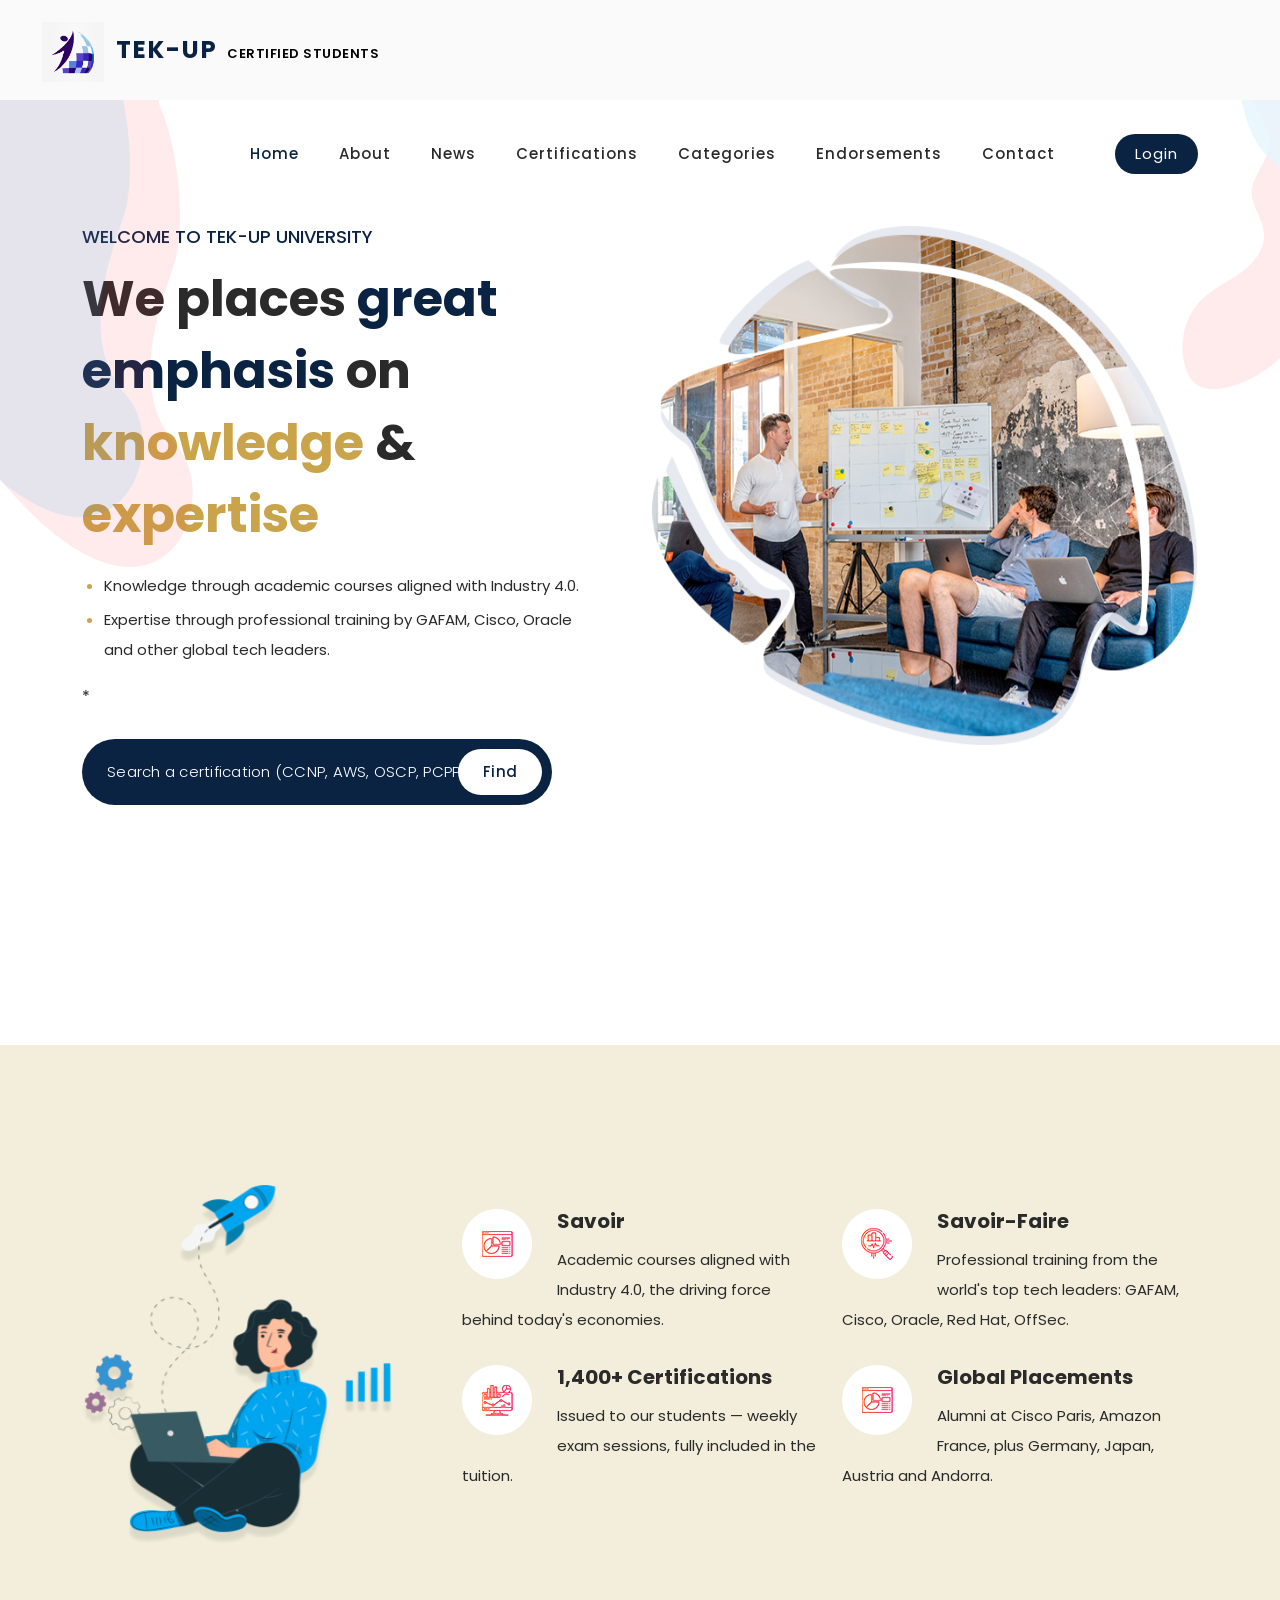
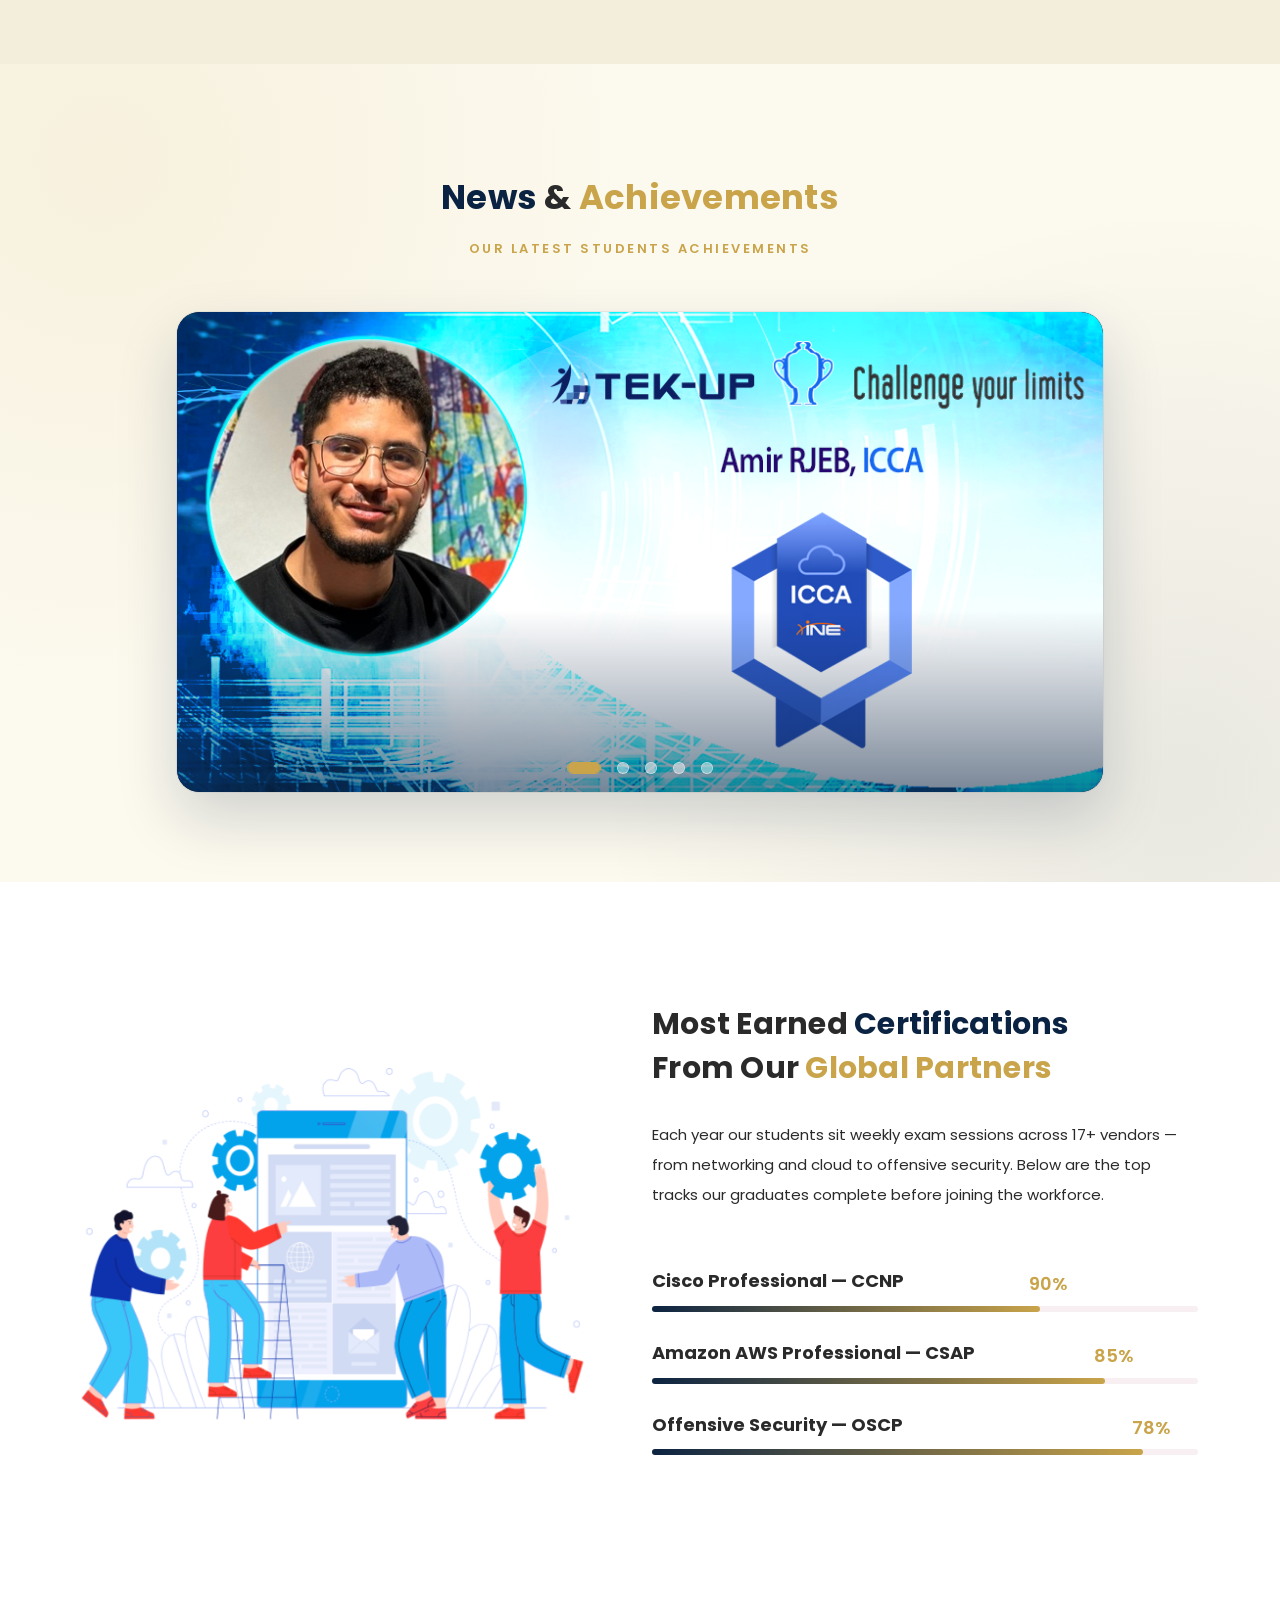
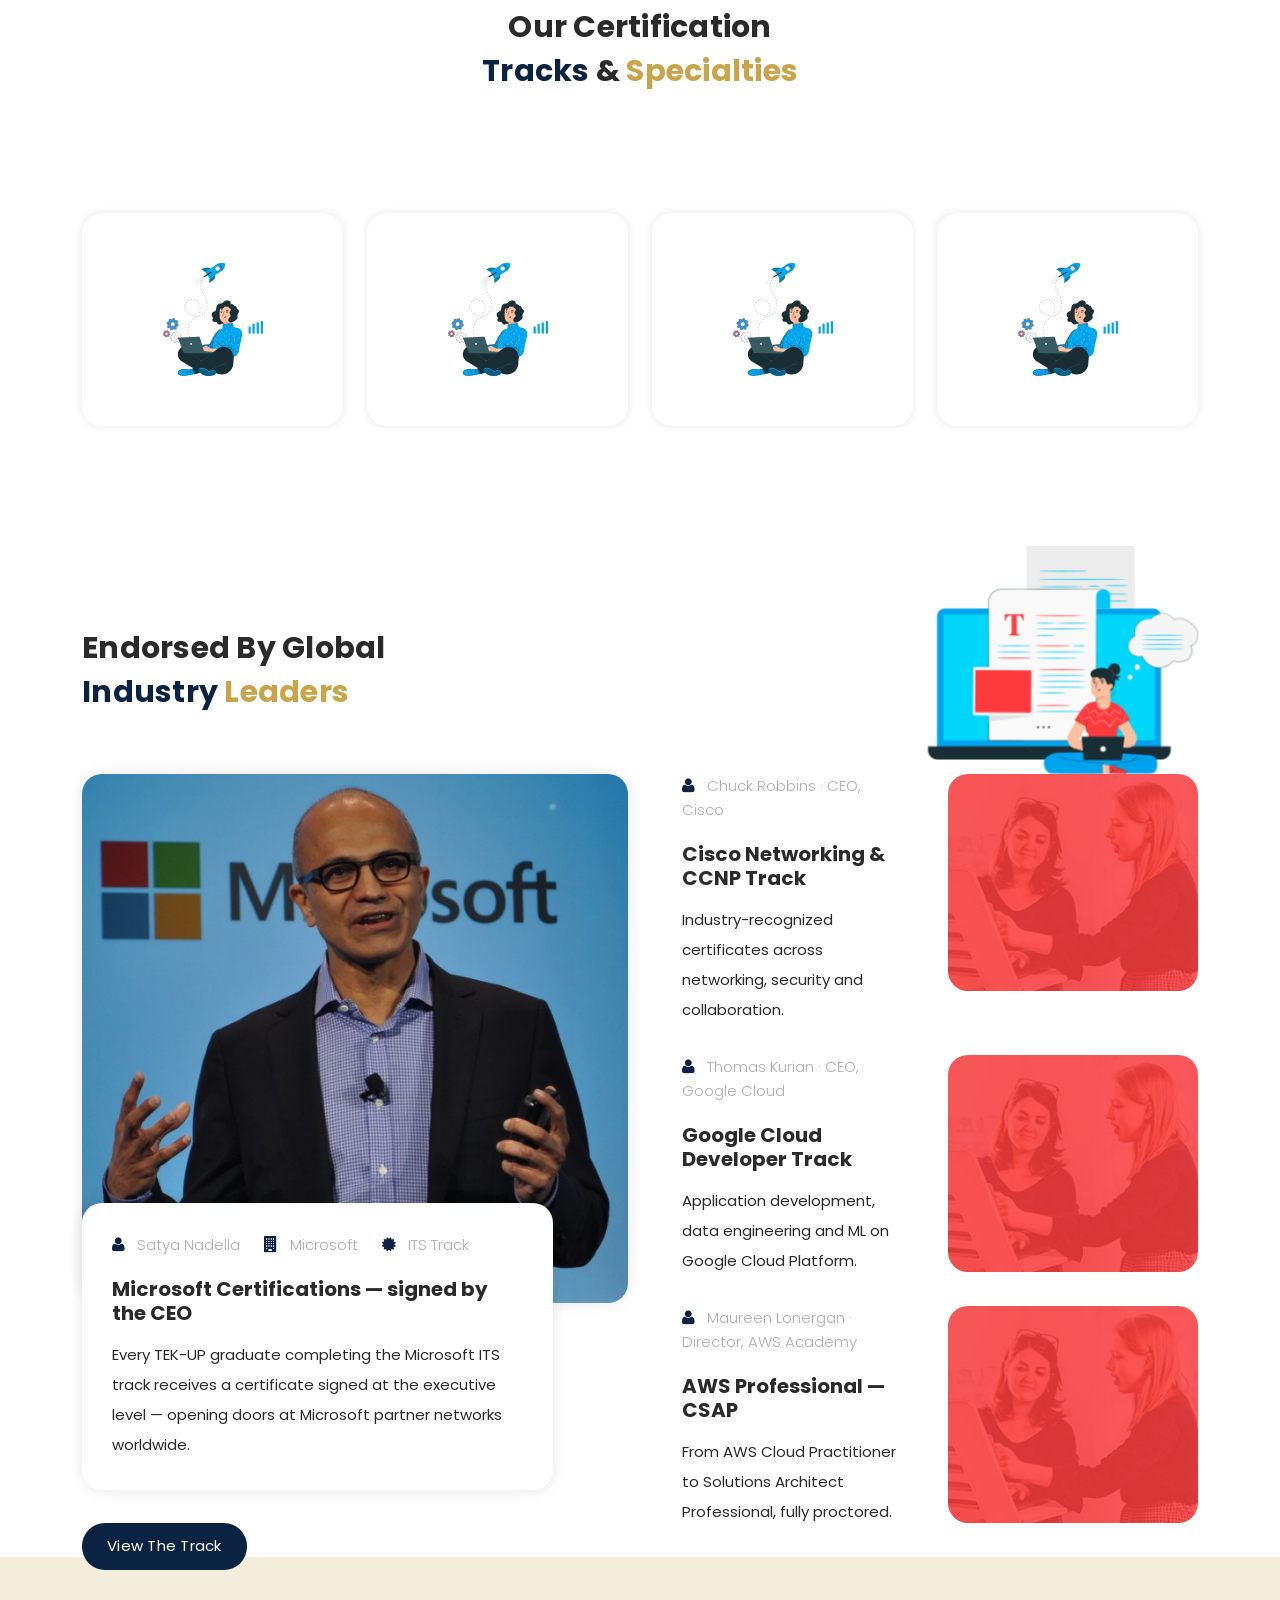
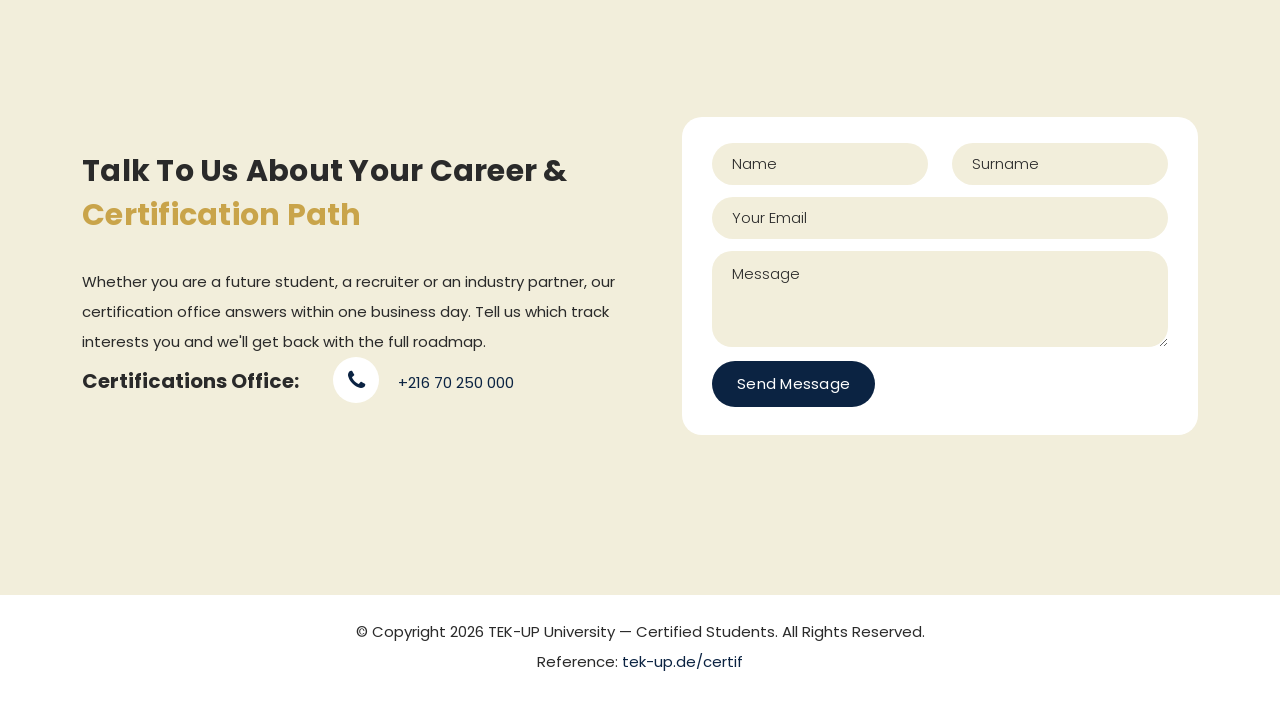
==== commit a3c93517: "add news section" ====
--- a/Project/index.html
+++ b/Project/index.html
@@ -60,6 +60,7 @@
             <ul class="nav">
               <li class="scroll-to-section"><a href="#top" class="active">Home</a></li>
               <li class="scroll-to-section"><a href="#about">About</a></li>
+              <li class="scroll-to-section"><a href="#news">News</a></li>
               <li class="scroll-to-section"><a href="#services">Certifications</a></li>
               <li class="scroll-to-section"><a href="#portfolio">Categories</a></li>
               <li class="scroll-to-section"><a href="#blog">Endorsements</a></li>
@@ -173,6 +174,57 @@
     </div>
   </div>
 
+  <div id="news" class="our-news section">
+    <div class="container">
+      <div class="row">
+        <div class="col-lg-8 offset-lg-2">
+          <div class="section-heading wow bounceIn" data-wow-duration="1s" data-wow-delay="0.2s">
+            <h2><em>News</em> &amp; <span>Achievements</span></h2>
+            <p>Our latest students achievements</p>
+          </div>
+        </div>
+      </div>
+      <div class="row">
+        <div class="col-lg-10 offset-lg-1">
+          <div id="newsCarousel" class="carousel slide news-carousel wow fadeIn" data-bs-ride="carousel" data-bs-interval="4500" data-wow-duration="1s" data-wow-delay="0.3s">
+            <div class="carousel-indicators">
+              <button type="button" data-bs-target="#newsCarousel" data-bs-slide-to="0" class="active" aria-current="true" aria-label="Slide 1"></button>
+              <button type="button" data-bs-target="#newsCarousel" data-bs-slide-to="1" aria-label="Slide 2"></button>
+              <button type="button" data-bs-target="#newsCarousel" data-bs-slide-to="2" aria-label="Slide 3"></button>
+              <button type="button" data-bs-target="#newsCarousel" data-bs-slide-to="3" aria-label="Slide 4"></button>
+              <button type="button" data-bs-target="#newsCarousel" data-bs-slide-to="4" aria-label="Slide 5"></button>
+            </div>
+            <div class="carousel-inner">
+              <div class="carousel-item active">
+                <img src="assets/images/news/696126321_995625282812347_2742271832016498348_n.jpg" class="d-block w-100" alt="TEK-UP student achievement">
+              </div>
+              <div class="carousel-item">
+                <img src="assets/images/news/696881521_995729302801945_3557291500901662285_n.jpg" class="d-block w-100" alt="TEK-UP student achievement">
+              </div>
+              <div class="carousel-item">
+                <img src="assets/images/news/697777723_994993622875513_1659045749949871843_n.jpg" class="d-block w-100" alt="TEK-UP student achievement">
+              </div>
+              <div class="carousel-item">
+                <img src="assets/images/news/699010975_995634766144732_1431707900303520702_n.jpg" class="d-block w-100" alt="TEK-UP student achievement">
+              </div>
+              <div class="carousel-item">
+                <img src="assets/images/news/699650890_995721799469362_1160164391028259687_n.jpg" class="d-block w-100" alt="TEK-UP student achievement">
+              </div>
+            </div>
+            <button class="carousel-control-prev" type="button" data-bs-target="#newsCarousel" data-bs-slide="prev">
+              <span class="carousel-control-prev-icon" aria-hidden="true"></span>
+              <span class="visually-hidden">Previous</span>
+            </button>
+            <button class="carousel-control-next" type="button" data-bs-target="#newsCarousel" data-bs-slide="next">
+              <span class="carousel-control-next-icon" aria-hidden="true"></span>
+              <span class="visually-hidden">Next</span>
+            </button>
+          </div>
+        </div>
+      </div>
+    </div>
+  </div>
+
   <div id="services" class="our-services section">
     <div class="container">
       <div class="row">
--- a/Project/assets/css/templatemo-space-dynamic.css
+++ b/Project/assets/css/templatemo-space-dynamic.css
@@ -1026,6 +1026,210 @@
 --------------------------------------------- 
 */
 
+/* ---------------------------------------------
+   News carousel — student achievements gallery
+--------------------------------------------- */
+.our-news {
+  padding: 110px 0px 90px 0px;
+  background-color: #fcf9ee;
+  position: relative;
+  overflow: hidden;
+}
+
+.our-news::before {
+  content: "";
+  position: absolute;
+  inset: 0;
+  background-image:
+    radial-gradient(circle at 8% 12%, rgba(201, 164, 74, 0.10), transparent 38%),
+    radial-gradient(circle at 92% 88%, rgba(11, 35, 66, 0.08), transparent 42%);
+  pointer-events: none;
+}
+
+.our-news .container {
+  position: relative;
+  z-index: 1;
+}
+
+.our-news .section-heading {
+  text-align: center;
+  margin-bottom: 48px;
+}
+
+.our-news .section-heading h2 {
+  font-size: 34px;
+  font-weight: 700;
+  color: #2a2a2a;
+  line-height: 46px;
+}
+
+.our-news .section-heading h2 em {
+  font-style: normal;
+  color: #0b2342;
+}
+
+.our-news .section-heading h2 span {
+  color: #c9a44a;
+}
+
+.our-news .section-heading p {
+  margin-top: 14px;
+  font-size: 13px;
+  font-weight: 600;
+  letter-spacing: 2.5px;
+  text-transform: uppercase;
+  color: #c9a44a;
+}
+
+.news-carousel {
+  border-radius: 22px;
+  overflow: hidden;
+  box-shadow:
+    0 0 0 1px rgba(11, 35, 66, 0.06),
+    0 26px 60px rgba(11, 35, 66, 0.18);
+  background-color: #0b2342;
+}
+
+.news-carousel .carousel-inner {
+  border-radius: 22px;
+  overflow: hidden;
+}
+
+.news-carousel .carousel-item img {
+  width: 100%;
+  height: 480px;
+  object-fit: cover;
+  object-position: center;
+  display: block;
+  filter: saturate(1.05) contrast(1.02);
+}
+
+.news-carousel .carousel-item::after {
+  content: "";
+  position: absolute;
+  left: 0;
+  right: 0;
+  bottom: 0;
+  height: 38%;
+  background: linear-gradient(to top, rgba(11, 35, 66, 0.55), transparent);
+  pointer-events: none;
+}
+
+/* Indicators — navy dots that bloom gold + wider when active */
+.news-carousel .carousel-indicators {
+  margin-bottom: 18px;
+  gap: 10px;
+}
+
+.news-carousel .carousel-indicators [data-bs-target] {
+  width: 10px;
+  height: 10px;
+  border-radius: 50%;
+  border: 1px solid rgba(255, 255, 255, 0.7);
+  background-color: rgba(255, 255, 255, 0.45);
+  opacity: 1;
+  transition: width 0.35s ease, background-color 0.25s ease, border-color 0.25s ease;
+}
+
+.news-carousel .carousel-indicators .active {
+  width: 32px;
+  border-radius: 6px;
+  background-color: #c9a44a;
+  border-color: #c9a44a;
+}
+
+/* Prev / next chevrons — navy disc, gold arrow, gold-fill on hover */
+.news-carousel .carousel-control-prev,
+.news-carousel .carousel-control-next {
+  width: 54px;
+  height: 54px;
+  border-radius: 50%;
+  background-color: rgba(11, 35, 66, 0.75);
+  top: 50%;
+  transform: translateY(-50%);
+  opacity: 0;
+  transition: opacity 0.3s ease, background-color 0.3s ease, transform 0.3s ease;
+  border: 1px solid rgba(201, 164, 74, 0.6);
+}
+
+.news-carousel:hover .carousel-control-prev,
+.news-carousel:hover .carousel-control-next,
+.news-carousel:focus-within .carousel-control-prev,
+.news-carousel:focus-within .carousel-control-next {
+  opacity: 1;
+}
+
+.news-carousel .carousel-control-prev { left: 18px; }
+.news-carousel .carousel-control-next { right: 18px; }
+
+.news-carousel .carousel-control-prev:hover,
+.news-carousel .carousel-control-next:hover {
+  background-color: #c9a44a;
+  transform: translateY(-50%) scale(1.06);
+}
+
+.news-carousel .carousel-control-prev-icon,
+.news-carousel .carousel-control-next-icon {
+  width: 18px;
+  height: 18px;
+  background-image: none;
+  position: relative;
+}
+
+.news-carousel .carousel-control-prev-icon::before,
+.news-carousel .carousel-control-next-icon::before {
+  content: "";
+  position: absolute;
+  top: 50%;
+  left: 50%;
+  width: 11px;
+  height: 11px;
+  border-top: 2px solid #c9a44a;
+  border-right: 2px solid #c9a44a;
+  transition: border-color 0.3s ease;
+}
+
+.news-carousel .carousel-control-prev-icon::before {
+  transform: translate(-30%, -50%) rotate(-135deg);
+}
+
+.news-carousel .carousel-control-next-icon::before {
+  transform: translate(-70%, -50%) rotate(45deg);
+}
+
+.news-carousel .carousel-control-prev:hover .carousel-control-prev-icon::before,
+.news-carousel .carousel-control-next:hover .carousel-control-next-icon::before {
+  border-color: #0b2342;
+}
+
+@media (max-width: 992px) {
+  .our-news {
+    padding: 80px 0px 60px 0px;
+  }
+  .our-news .section-heading {
+    margin-bottom: 32px;
+  }
+  .our-news .section-heading h2 {
+    font-size: 26px;
+    line-height: 36px;
+  }
+  .news-carousel .carousel-item img {
+    height: 340px;
+  }
+  .news-carousel .carousel-control-prev,
+  .news-carousel .carousel-control-next {
+    opacity: 1;
+    width: 42px;
+    height: 42px;
+  }
+}
+
+@media (max-width: 576px) {
+  .news-carousel .carousel-item img {
+    height: 240px;
+  }
+}
+
 .our-services {
   margin-top: 0px;
   padding-top: 120px;
@@ -1344,7 +1548,7 @@
 }
 
 .phone-info {
-  margin-top: 40px;
+  margin-top: 0;
 }
 
 .phone-info h4 {
@@ -1387,13 +1591,13 @@
   margin-left: 30px;
   position: relative;
   background-color: #fff;
-  padding: 60px 30px;
+  padding: 26px 30px 28px;
   border-radius: 20px;
 }
 
 form#contact input {
   width: 100%;
-  height: 46px;
+  height: 42px;
   border-radius: 33px;
   background-color: #f2eedb;
   border: none;
@@ -1402,7 +1606,7 @@
   font-weight: 300;
   color: #2a2a2a;
   padding: 0px 20px;
-  margin-bottom: 20px;
+  margin-bottom: 12px;
 }
 
 form#contact input::placeholder {
@@ -1413,9 +1617,9 @@
   width: 100%;
   min-width: 100%;
   max-width: 100%;
-  max-height: 180px;
-  min-height: 140px;
-  height: 140px;
+  max-height: 140px;
+  min-height: 96px;
+  height: 96px;
   border-radius: 20px;
   background-color: #f2eedb;
   border: none;
@@ -1423,8 +1627,8 @@
   font-size: 15px;
   font-weight: 300;
   color: #2a2a2a;
-  padding: 15px 20px;
-  margin-bottom: 20px;
+  padding: 12px 20px;
+  margin-bottom: 14px;
 }
 
 form#contact textarea::placeholder {
@@ -1459,7 +1663,7 @@
 
 footer p {
   text-align: center;
-  margin: 30px 0px 45px 0px;
+  margin: 22px 0px 28px 0px;
 }
 
 footer p a {
@@ -1893,6 +2097,13 @@
   border-top: 3px solid #c9a44a;
 }
 
+.profile-avatar-wrap {
+  position: relative;
+  width: 104px;
+  height: 104px;
+  margin: 0 auto 20px auto;
+}
+
 .profile-avatar {
   width: 96px;
   height: 96px;
@@ -1900,11 +2111,16 @@
   background-color: #0b2342;
   color: #c9a44a;
   font-size: 38px;
-  margin: 0 auto 18px auto;
+  margin: 4px;
   display: flex;
   align-items: center;
   justify-content: center;
   overflow: hidden;
+  box-shadow:
+    0 0 0 2px #ffffff,
+    0 0 0 4px #c9a44a,
+    0 14px 30px rgba(11, 35, 66, 0.18);
+  transition: transform 0.35s ease;
 }
 
 .profile-avatar img {
@@ -1914,43 +2130,83 @@
   display: block;
 }
 
+.profile-avatar-wrap:hover .profile-avatar {
+  transform: scale(1.02);
+}
+
+.profile-avatar-badge {
+  position: absolute;
+  right: -2px;
+  bottom: -2px;
+  width: 32px;
+  height: 32px;
+  border-radius: 50%;
+  background-color: #c9a44a;
+  color: #0b2342;
+  display: flex;
+  align-items: center;
+  justify-content: center;
+  font-size: 13px;
+  box-shadow:
+    0 0 0 3px #ffffff,
+    0 6px 14px rgba(11, 35, 66, 0.22);
+  transition: transform 0.25s ease, background-color 0.25s ease;
+  pointer-events: none;
+}
+
+.profile-avatar-wrap:hover .profile-avatar-badge {
+  transform: scale(1.08) rotate(-6deg);
+  background-color: #0b2342;
+  color: #c9a44a;
+}
+
+/* ---- Photo upload form ---- */
 .profile-photo-form {
   margin: 0 auto 22px auto;
   text-align: center;
 }
 
-.profile-photo-form .profile-photo-label {
-  display: block;
+.profile-photo-form .profile-photo-input {
+  display: none !important;
+}
+
+.profile-photo-button {
+  display: inline-flex;
+  align-items: center;
+  justify-content: center;
+  gap: 8px;
+  background-color: #0b2342;
+  color: #ffffff;
+  font-size: 11px;
+  font-weight: 600;
+  letter-spacing: 1.6px;
+  text-transform: uppercase;
+  padding: 10px 24px;
+  border: 1px solid #0b2342;
+  border-radius: 22px;
+  cursor: pointer;
+  transition: background-color 0.22s ease, color 0.22s ease, border-color 0.22s ease, transform 0.22s ease, box-shadow 0.22s ease;
+  margin-bottom: 0;
+}
+
+.profile-photo-button:hover,
+.profile-photo-button:focus-visible {
+  background-color: #c9a44a;
+  color: #0b2342;
+  border-color: #c9a44a;
+  transform: translateY(-1px);
+  box-shadow: 0 8px 18px rgba(11, 35, 66, 0.18);
+  outline: none;
+}
+
+.profile-photo-button i {
+  font-size: 11px;
+}
+
+.profile-photo-form .form-notice {
+  margin-bottom: 12px;
   font-size: 12px;
-  font-weight: 600;
-  color: #6b7280;
-  margin-bottom: 6px;
-  text-transform: uppercase;
-  letter-spacing: 0.5px;
-}
-
-.profile-photo-form input[type="file"] {
-  display: block;
-  width: 100%;
-  font-size: 12px;
-  margin: 0 auto 10px auto;
-}
-
-.profile-photo-form .profile-photo-button {
-  padding: 8px 18px;
-  font-size: 13px;
-}
-
-.profile-photo-form .profile-photo-hint {
-  font-size: 11px;
-  color: #9ca3af;
-  margin-top: 8px;
-  margin-bottom: 0;
-}
-
-.profile-photo-form .form-notice {
-  margin-bottom: 10px;
-  font-size: 12px;
+  padding: 9px 12px;
 }
 
 .profile-summary h3 {
@@ -2444,15 +2700,19 @@
 
 .contact-page {
   background-color: #f2eedb;
-  padding: 180px 0px 120px 0px;
-  min-height: 100vh;
-}
-
-.contact-hello {
-  margin-bottom: 50px;
-}
-
-.contact-hello h6 {
+  padding: 120px 0px 50px 0px;
+  min-height: calc(100vh - 100px);
+  display: flex;
+  align-items: center;
+}
+
+.contact-page > .container {
+  width: 100%;
+}
+
+/* Portal contact page — side-by-side heading + form, mirroring the landing
+   page .contact-us layout but in the navy / gold portal palette. */
+.contact-page .section-heading h6 {
   text-transform: uppercase;
   letter-spacing: 3px;
   font-size: 13px;
@@ -2461,36 +2721,47 @@
   margin-bottom: 14px;
 }
 
-.contact-hello h2 {
+.contact-page .section-heading h2 {
   font-size: 38px;
   font-weight: 700;
   color: #0b2342;
-  line-height: 52px;
-  margin-bottom: 14px;
-}
-
-.contact-hello h2 em {
+  line-height: 50px;
+  margin-bottom: 16px;
+}
+
+.contact-page .section-heading h2 em {
   color: #0b2342;
   font-style: normal;
 }
 
-.contact-hello h2 span {
-  color: #c9a44a;
-}
-
-.contact-hello p {
+.contact-page .section-heading h2 span {
+  color: #c9a44a;
+}
+
+.contact-page .section-heading p {
   color: #2a2a2a;
-  max-width: 640px;
-  margin: 0;
+  margin: 0 0 22px 0;
+  max-width: 520px;
+}
+
+.contact-page .section-heading .phone-info {
+  margin-top: 0;
 }
 
 @media (max-width: 992px) {
   .contact-page {
     padding: 140px 0px 80px 0px;
   }
-  .contact-hello h2 {
+  .contact-page .section-heading {
+    text-align: center;
+    margin-bottom: 24px;
+  }
+  .contact-page .section-heading h2 {
     font-size: 28px;
     line-height: 40px;
+  }
+  .contact-page .section-heading p {
+    margin: 0 auto 22px auto;
   }
 }
 
